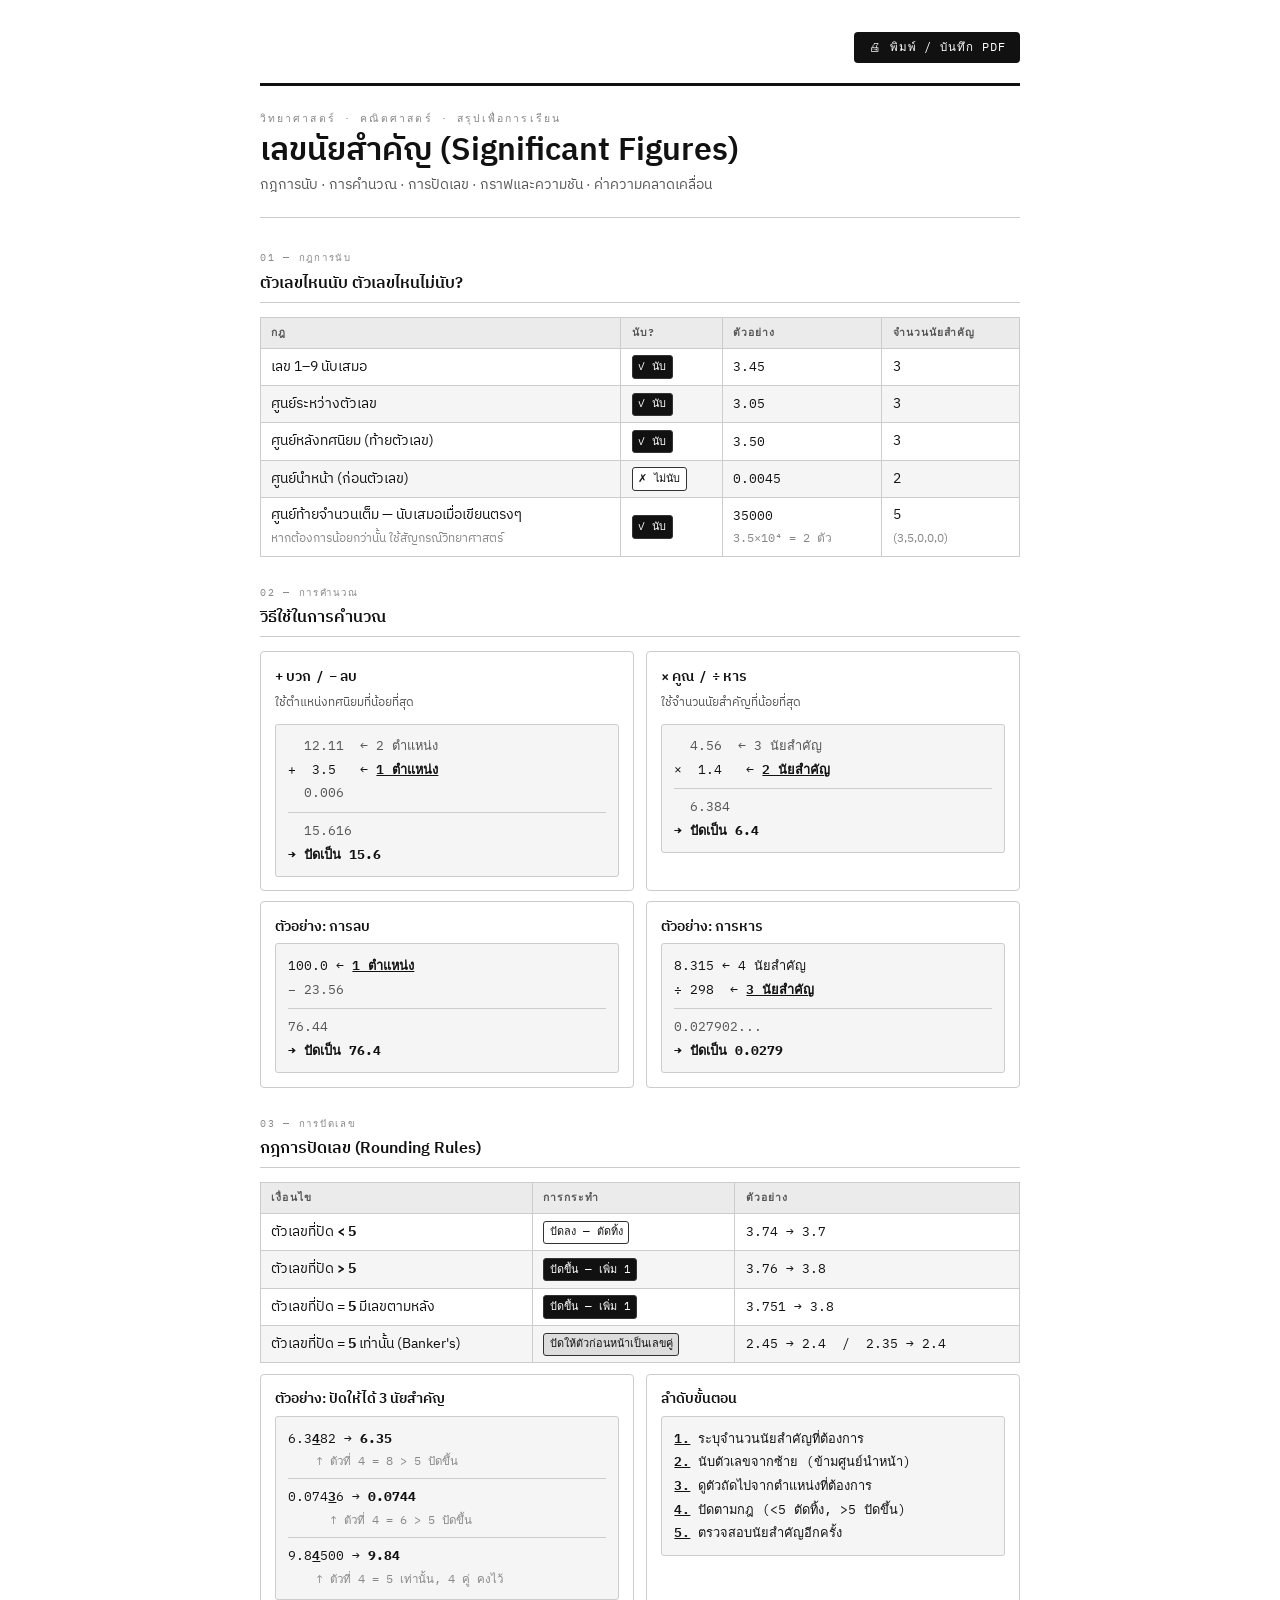
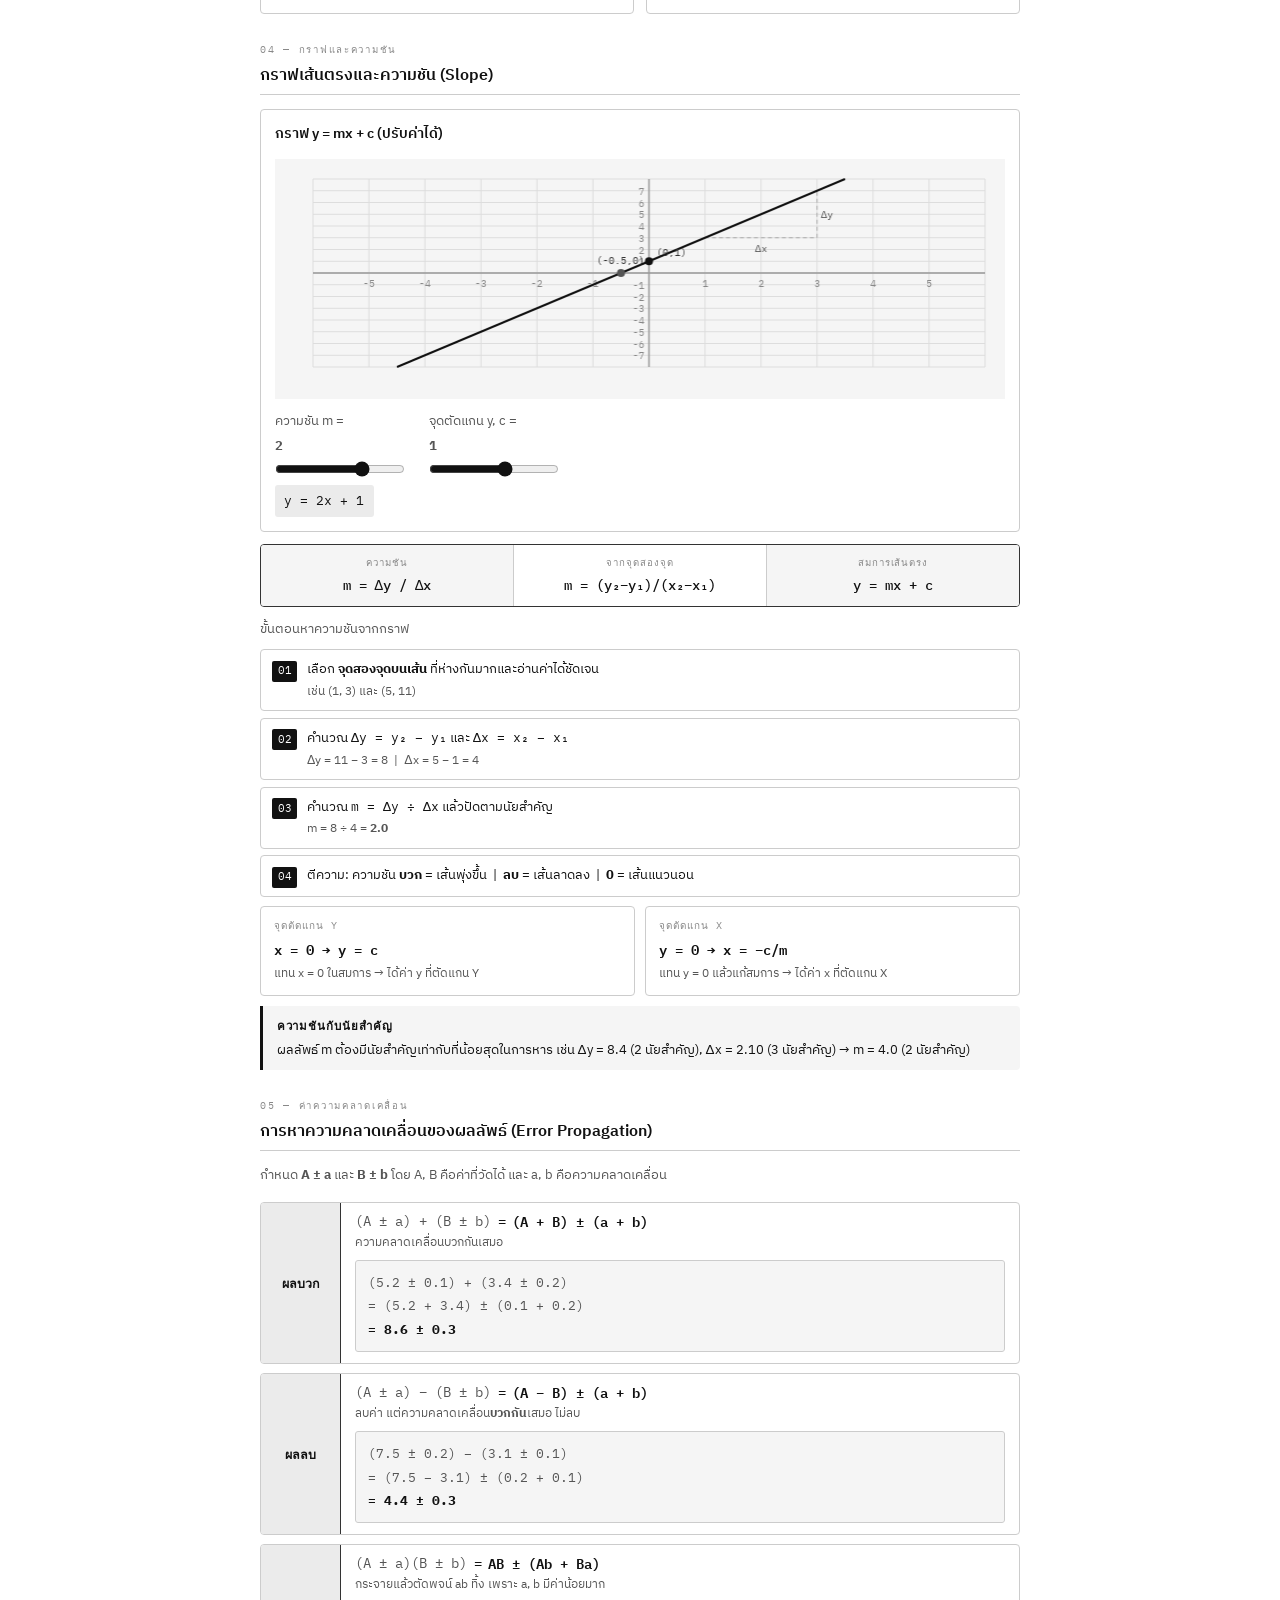
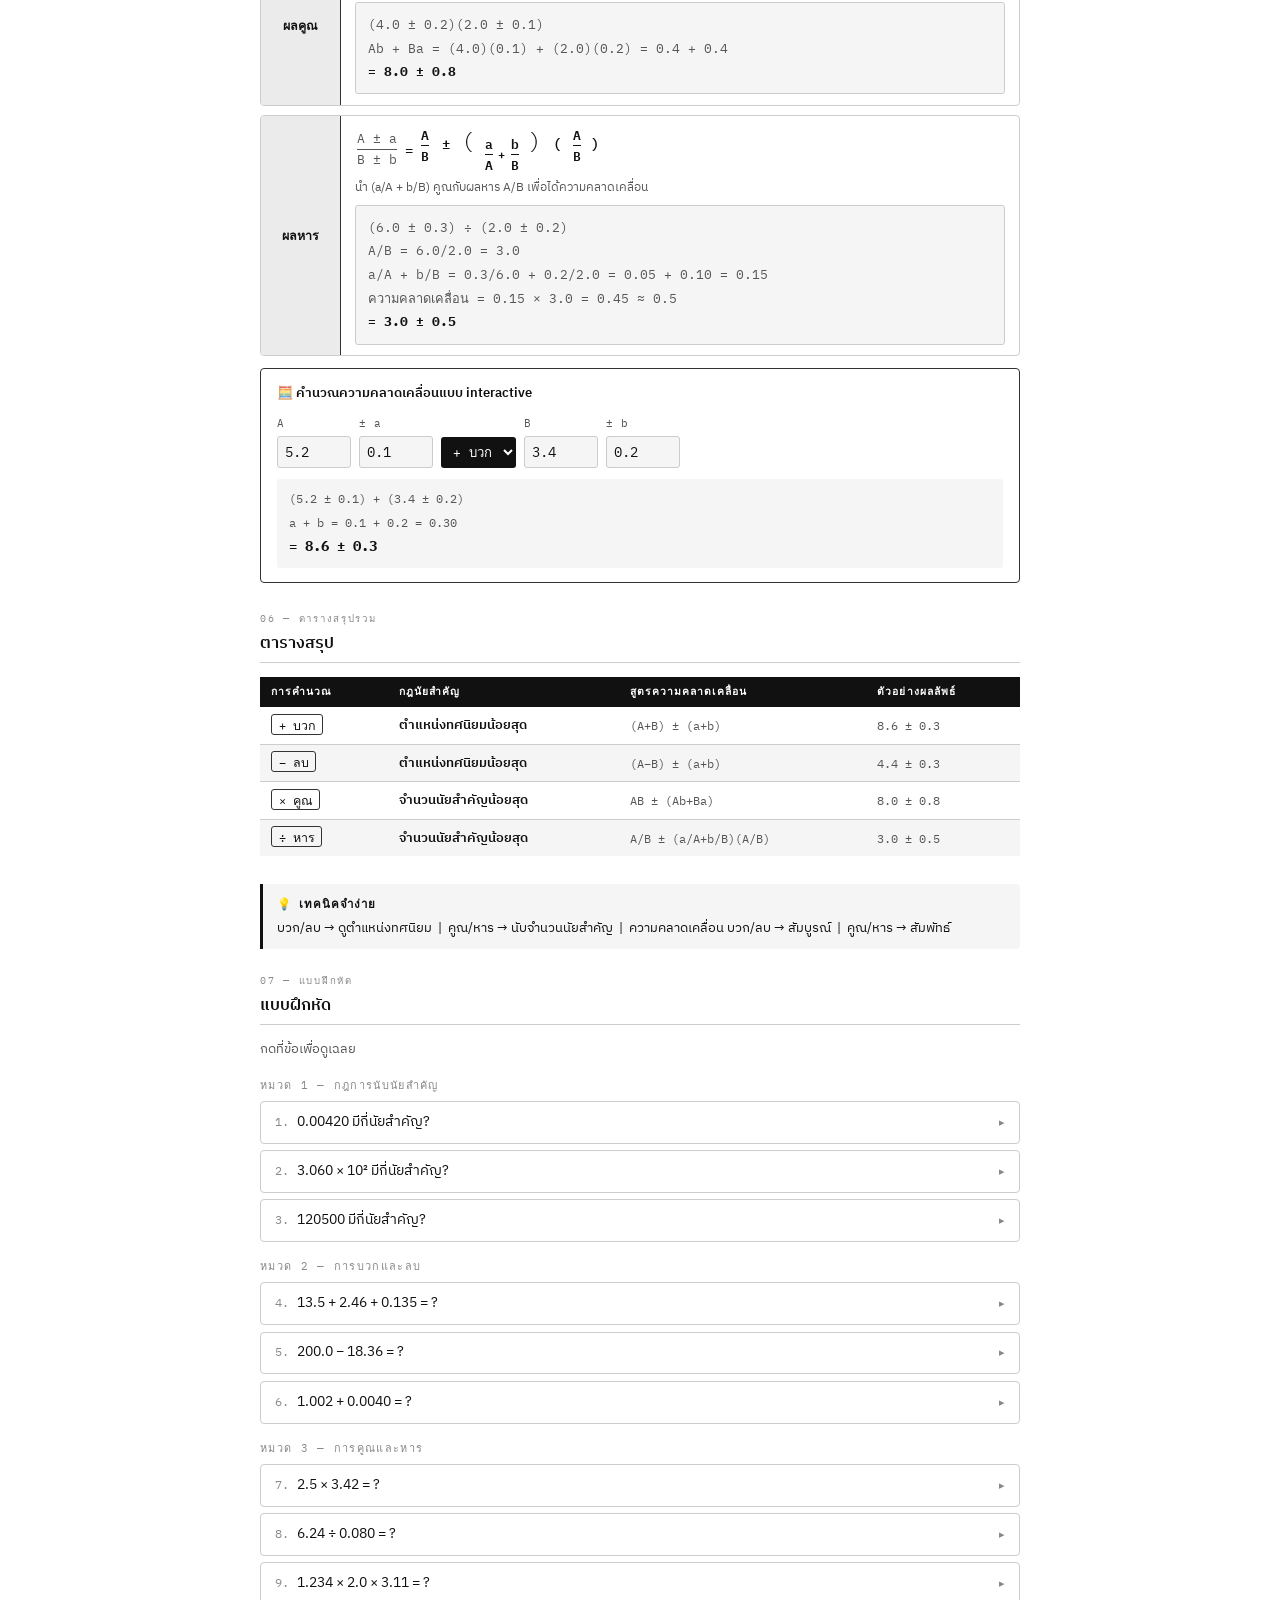
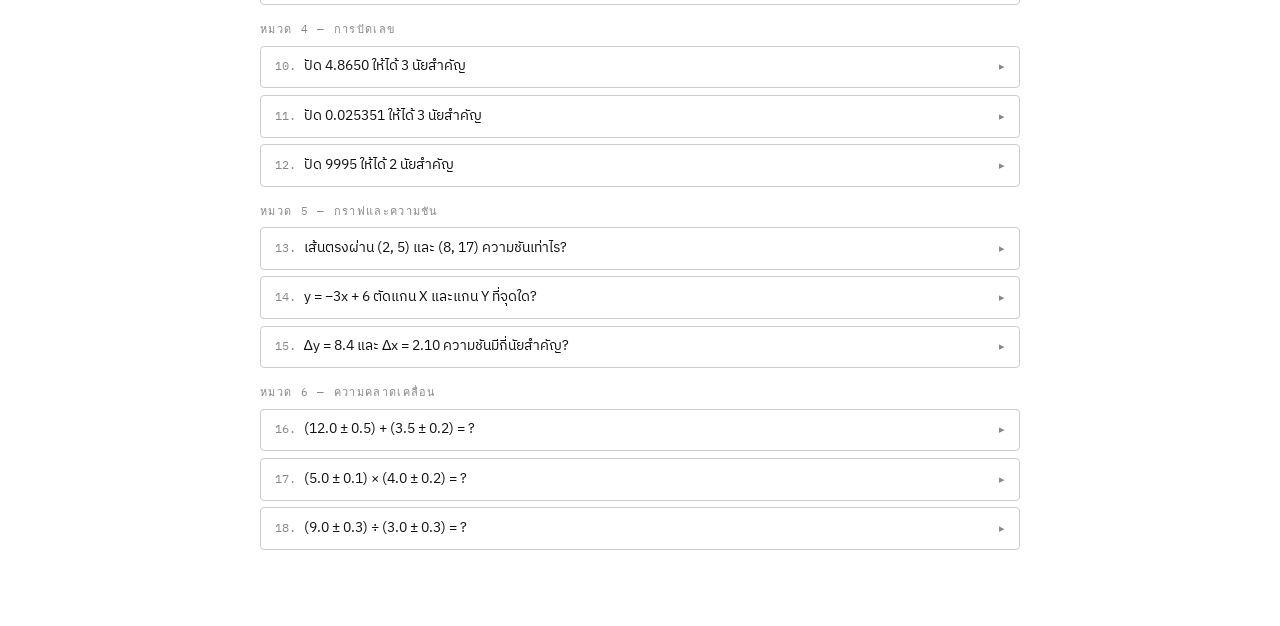
==== index.html @ e2ca5954 "Update greeting from 'Hello' to 'Goodbye'" ====
<!DOCTYPE html>
<html lang="th">
<head>
  <meta charset="UTF-8" />
  <meta name="viewport" content="width=device-width, initial-scale=1.0" />
  <title>เลขนัยสำคัญ — สรุปสำหรับพิมพ์</title>
  <link href="https://fonts.googleapis.com/css2?family=IBM+Plex+Sans+Thai:wght@300;400;500;600&family=IBM+Plex+Mono:wght@400;500&display=swap" rel="stylesheet" />
  <style>
    *, *::before, *::after { box-sizing: border-box; margin: 0; padding: 0; }

    :root {
      --bg: #ffffff;
      --surface: #f5f5f5;
      --surface2: #ebebeb;
      --border: #cccccc;
      --border-strong: #333333;
      --text: #111111;
      --muted: #555555;
      --light: #888888;
      --mono: 'IBM Plex Mono', monospace;
      --sans: 'IBM Plex Sans Thai', sans-serif;
    }

    body {
      background: var(--bg);
      color: var(--text);
      font-family: var(--sans);
      font-size: 14px;
      line-height: 1.65;
      padding: 2rem 1.5rem 3rem;
    }

    .container { max-width: 760px; margin: 0 auto; }

    /* Print button — screen only */
    .print-bar {
      display: flex;
      justify-content: flex-end;
      margin-bottom: 1.25rem;
    }
    .print-btn {
      font-family: var(--mono);
      font-size: 0.72rem;
      letter-spacing: 0.08em;
      background: var(--text);
      color: var(--bg);
      border: none;
      border-radius: 4px;
      padding: 0.4rem 0.9rem;
      cursor: pointer;
    }
    .print-btn:hover { background: #333; }

    /* Hero */
    .hero {
      border-top: 3px solid var(--text);
      border-bottom: 1px solid var(--border);
      padding: 1.5rem 0 1.25rem;
      margin-bottom: 2rem;
    }
    .hero-label {
      font-family: var(--mono);
      font-size: 0.65rem;
      letter-spacing: 0.2em;
      text-transform: uppercase;
      color: var(--light);
      margin-bottom: 0.4rem;
    }
    .hero h1 {
      font-size: 2rem;
      font-weight: 600;
      line-height: 1.1;
      margin-bottom: 0.35rem;
    }
    .hero p { color: var(--muted); font-size: 0.88rem; }

    /* Section */
    section {
      margin-bottom: 1.75rem;
      break-inside: avoid;
    }
    .section-tag {
      font-family: var(--mono);
      font-size: 0.6rem;
      letter-spacing: 0.18em;
      text-transform: uppercase;
      color: var(--light);
      margin-bottom: 0.3rem;
    }
    h2 {
      font-size: 1rem;
      font-weight: 600;
      border-bottom: 1px solid var(--border);
      padding-bottom: 0.3rem;
      margin-bottom: 0.85rem;
    }

    /* Rules table */
    .rules-table { width: 100%; border-collapse: collapse; font-size: 0.85rem; }
    .rules-table th {
      background: var(--surface2);
      text-align: left;
      padding: 0.4rem 0.65rem;
      font-family: var(--mono);
      font-size: 0.65rem;
      letter-spacing: 0.1em;
      text-transform: uppercase;
      color: var(--muted);
      border: 1px solid var(--border);
    }
    .rules-table td {
      padding: 0.4rem 0.65rem;
      border: 1px solid var(--border);
      vertical-align: middle;
    }
    .rules-table tr:nth-child(even) td { background: var(--surface); }
    .badge {
      font-family: var(--mono);
      font-size: 0.68rem;
      border: 1px solid var(--border-strong);
      border-radius: 3px;
      padding: 0.1rem 0.35rem;
      white-space: nowrap;
      display: inline-block;
    }
    .badge-yes { background: #111; color: #fff; }
    .badge-no  { background: #fff; color: #111; }
    .badge-q   { background: #ddd; color: #111; }
    .mono { font-family: var(--mono); font-size: 0.83rem; }

    /* 2-col grid */
    .two-col {
      display: grid;
      grid-template-columns: 1fr 1fr;
      gap: 0.75rem;
    }
    @media (max-width: 520px) { .two-col { grid-template-columns: 1fr; } }

    /* Calc card */
    .calc-card {
      border: 1px solid var(--border);
      border-radius: 4px;
      padding: 0.85rem 0.9rem;
      break-inside: avoid;
    }
    .calc-card h3 { font-size: 0.9rem; font-weight: 600; margin-bottom: 0.25rem; }
    .calc-card .sub { font-size: 0.78rem; color: var(--muted); margin-bottom: 0.6rem; }
    .calc-block {
      background: var(--surface);
      border: 1px solid var(--border);
      border-radius: 3px;
      padding: 0.6rem 0.75rem;
      font-family: var(--mono);
      font-size: 0.8rem;
      line-height: 1.85;
    }
    .calc-block .hl  { font-weight: 600; text-decoration: underline; }
    .calc-block .res { font-weight: 700; }
    .calc-block .dim { color: var(--muted); }
    .calc-block .note { color: var(--light); font-size: 0.72rem; }
    .hdivider { border: none; border-top: 1px solid var(--border); margin: 0.4rem 0; }

    /* Formula strip */
    .formula-strip {
      display: flex;
      gap: 0;
      border: 1px solid var(--border-strong);
      border-radius: 4px;
      overflow: hidden;
      margin: 0.75rem 0;
    }
    .f-cell {
      flex: 1;
      text-align: center;
      padding: 0.6rem 0.5rem;
      border-right: 1px solid var(--border);
    }
    .f-cell:last-child { border-right: none; }
    .f-cell:nth-child(odd) { background: var(--surface); }
    .f-cell .fl { font-family: var(--mono); font-size: 0.6rem; color: var(--light); letter-spacing: 0.1em; text-transform: uppercase; margin-bottom: 0.2rem; }
    .f-cell .fv { font-family: var(--mono); font-size: 0.88rem; font-weight: 500; }

    /* Steps */
    .steps { display: grid; gap: 0.4rem; }
    .step {
      display: flex;
      gap: 0.6rem;
      align-items: flex-start;
      border: 1px solid var(--border);
      border-radius: 4px;
      padding: 0.5rem 0.7rem;
      font-size: 0.84rem;
    }
    .step-n {
      font-family: var(--mono);
      font-size: 0.68rem;
      background: var(--text);
      color: var(--bg);
      border-radius: 2px;
      padding: 0.1rem 0.35rem;
      flex-shrink: 0;
      margin-top: 0.15rem;
    }
    .step-note { color: var(--muted); font-size: 0.78rem; margin-top: 0.1rem; }

    /* Error propagation table */
    .ep-table { border: 1px solid var(--border-strong); border-radius: 4px; overflow: hidden; margin-bottom: 0.5rem; }
    .ep-row { display: grid; grid-template-columns: 80px 1fr auto; align-items: stretch; border-bottom: 1px solid var(--border); }
    .ep-row:last-child { border-bottom: none; }
    .ep-row:nth-child(even) { background: var(--surface); }
    .ep-label {
      font-family: var(--mono); font-size: 0.78rem; font-weight: 600;
      text-align: center; padding: 0.7rem 0.4rem;
      border-right: 1px solid var(--border-strong); background: var(--surface2);
      display: flex; align-items: center; justify-content: center;
    }
    .ep-formula {
      font-family: var(--mono); font-size: 0.88rem;
      padding: 0.65rem 1rem; display: flex; align-items: center;
      gap: 0.45rem; flex-wrap: wrap; border-right: 1px solid var(--border);
    }
    .ep-lhs { color: var(--muted); }
    .ep-eq  { font-weight: 700; }
    .ep-rhs { font-weight: 600; }
    .frac { display: inline-flex; flex-direction: column; align-items: center; vertical-align: middle; font-size: 0.8rem; line-height: 1.25; margin: 0 0.1rem; }
    .fnum { border-bottom: 1px solid currentColor; padding-bottom: 2px; text-align: center; white-space: nowrap; }
    .fden { padding-top: 2px; text-align: center; white-space: nowrap; }
    .ep-paren { display: inline-flex; align-items: center; gap: 0.25rem; font-size: 0.78rem; }
    .ep-note { font-size: 0.74rem; color: var(--muted); padding: 0.65rem 0.75rem; max-width: 170px; line-height: 1.45; display: flex; align-items: center; }
    @media (max-width: 560px) { .ep-row { grid-template-columns: 64px 1fr; } .ep-note { display: none; } }
    @media print { .ep-note { display: flex !important; } }

    /* ep-block: per-operation subsection */
    .ep-block {
      display: grid;
      grid-template-columns: 80px 1fr;
      border: 1px solid var(--border);
      border-radius: 4px;
      margin-bottom: 0.6rem;
      overflow: hidden;
    }
    .ep-block-label {
      font-family: var(--mono);
      font-size: 0.78rem;
      font-weight: 600;
      background: var(--surface2);
      border-right: 1px solid var(--border-strong);
      display: flex;
      align-items: center;
      justify-content: center;
      text-align: center;
      padding: 0.5rem 0.35rem;
    }
    .ep-block-body {
      padding: 0.65rem 0.9rem;
    }
    .ep-block-formula {
      font-family: var(--mono);
      font-size: 0.9rem;
      display: flex;
      align-items: center;
      gap: 0.4rem;
      flex-wrap: wrap;
      margin-bottom: 0.25rem;
      line-height: 1;
    }
    .ep-frac-formula { align-items: center; }
    .ep-block-note {
      font-size: 0.76rem;
      color: var(--muted);
      margin-bottom: 0;
    }
    @media (max-width: 520px) { .ep-block { grid-template-columns: 56px 1fr; } }

    /* Summary table */
    .sum-table { width: 100%; border-collapse: collapse; font-size: 0.84rem; }
    .sum-table th {
      background: var(--text);
      color: var(--bg);
      text-align: left;
      padding: 0.4rem 0.7rem;
      font-family: var(--mono);
      font-size: 0.65rem;
      letter-spacing: 0.1em;
      text-transform: uppercase;
    }
    .sum-table td { padding: 0.45rem 0.7rem; border-bottom: 1px solid var(--border); }
    .sum-table tr:nth-child(even) td { background: var(--surface); }
    .sum-table tr:last-child td { border-bottom: none; }
    .op-tag {
      font-family: var(--mono);
      font-size: 0.78rem;
      border: 1px solid var(--border-strong);
      border-radius: 3px;
      padding: 0.1rem 0.4rem;
      white-space: nowrap;
    }
    .rule-val { font-weight: 600; }
    .eg { font-family: var(--mono); font-size: 0.78rem; color: var(--muted); }

    /* Tip box */
    .tip {
      border-left: 3px solid var(--text);
      background: var(--surface);
      padding: 0.6rem 0.85rem;
      font-size: 0.84rem;
      border-radius: 0 4px 4px 0;
    }
    .tip strong { font-size: 0.72rem; font-family: var(--mono); letter-spacing: 0.08em; text-transform: uppercase; display: block; margin-bottom: 0.25rem; }

    /* Graph */
    .graph-wrap {
      border: 1px solid var(--border);
      border-radius: 4px;
      padding: 0.85rem;
      margin-bottom: 0.75rem;
      break-inside: avoid;
    }
    .graph-wrap h3 { font-size: 0.9rem; font-weight: 600; margin-bottom: 0.75rem; }
    canvas { display: block; width: 100%; }
    .graph-controls {
      display: flex;
      gap: 1.5rem;
      margin-top: 0.75rem;
      flex-wrap: wrap;
      align-items: center;
    }
    .graph-controls label { font-size: 0.82rem; color: var(--muted); display: flex; flex-direction: column; gap: 0.2rem; }
    .graph-controls input[type=range] { accent-color: var(--text); width: 130px; cursor: pointer; }
    #eqDisplay {
      font-family: var(--mono);
      font-size: 0.82rem;
      margin-top: 0.5rem;
      padding: 0.35rem 0.6rem;
      background: var(--surface2);
      border-radius: 3px;
      display: inline-block;
    }

    /* Intercept grid */
    .int-grid { display: grid; grid-template-columns: 1fr 1fr; gap: 0.6rem; margin-top: 0.6rem; }
    @media (max-width: 480px) { .int-grid { grid-template-columns: 1fr; } }
    .int-card { border: 1px solid var(--border); border-radius: 4px; padding: 0.65rem 0.8rem; }
    .int-card .il { font-family: var(--mono); font-size: 0.62rem; color: var(--light); letter-spacing: 0.1em; text-transform: uppercase; margin-bottom: 0.2rem; }
    .int-card .iv { font-family: var(--mono); font-size: 0.9rem; font-weight: 600; margin-bottom: 0.15rem; }
    .int-card .id { font-size: 0.78rem; color: var(--muted); }

    /* Error section */
    .err-grid { display: grid; grid-template-columns: 1fr 1fr; gap: 0.75rem; }
    @media (max-width: 520px) { .err-grid { grid-template-columns: 1fr; } }
    .err-card { border: 1px solid var(--border); border-radius: 4px; padding: 0.85rem 0.9rem; break-inside: avoid; }
    .err-card .eo { font-size: 0.82rem; font-weight: 600; margin-bottom: 0.2rem; }
    .err-card .ef { font-family: var(--mono); font-size: 0.82rem; color: var(--muted); margin-bottom: 0.2rem; }
    .err-card .er { font-family: var(--mono); font-size: 1rem; font-weight: 700; border-bottom: 1px solid var(--border); padding-bottom: 0.35rem; margin-bottom: 0.35rem; }
    .err-card .en { font-size: 0.76rem; color: var(--muted); margin-bottom: 0.5rem; }
    .err-ex-block { background: var(--surface); border-radius: 3px; padding: 0.45rem 0.6rem; }
    .err-ex-label { font-family: var(--mono); font-size: 0.6rem; color: var(--light); letter-spacing: 0.1em; text-transform: uppercase; margin-bottom: 0.2rem; }
    .err-ex { font-family: var(--mono); font-size: 0.76rem; color: var(--muted); line-height: 1.7; }
    .err-ex-result { font-family: var(--mono); font-size: 0.85rem; font-weight: 700; }

    /* Interactive error calc */
    .err-calc {
      border: 1px solid var(--border-strong);
      border-radius: 4px;
      padding: 0.85rem 1rem;
      margin-top: 0.75rem;
      break-inside: avoid;
    }
    .err-calc-title { font-size: 0.82rem; font-weight: 600; margin-bottom: 0.7rem; }
    .err-inputs { display: flex; align-items: flex-end; gap: 0.5rem; flex-wrap: wrap; }
    .err-inputs .ig { display: flex; flex-direction: column; gap: 0.2rem; }
    .err-inputs label { font-family: var(--mono); font-size: 0.67rem; color: var(--muted); letter-spacing: 0.05em; }
    .err-inputs input {
      width: 74px;
      background: var(--surface);
      border: 1px solid var(--border);
      border-radius: 3px;
      color: var(--text);
      font-family: var(--mono);
      font-size: 0.85rem;
      padding: 0.35rem 0.45rem;
      outline: none;
    }
    .err-inputs input:focus { border-color: var(--text); }
    .err-inputs select {
      background: var(--text);
      color: var(--bg);
      border: none;
      border-radius: 3px;
      font-family: var(--mono);
      font-size: 0.82rem;
      padding: 0.35rem 0.5rem;
      cursor: pointer;
      outline: none;
      align-self: flex-end;
    }
    #errResult {
      margin-top: 0.7rem;
      font-family: var(--mono);
      font-size: 0.88rem;
      background: var(--surface);
      border-radius: 3px;
      padding: 0.55rem 0.75rem;
      min-height: 2.2rem;
      line-height: 1.7;
    }

    /* Print-only graph placeholder */
    .print-graph-placeholder {
      display: none;
      border: 1px solid var(--border);
      height: 220px;
      border-radius: 4px;
      align-items: center;
      justify-content: center;
      color: var(--light);
      font-size: 0.8rem;
      font-family: var(--mono);
      margin-bottom: 0.75rem;
    }

    /* Exercises */
    .ex-group-label {
      font-family: var(--mono);
      font-size: 0.68rem;
      letter-spacing: 0.12em;
      text-transform: uppercase;
      color: var(--light);
      margin: 1rem 0 0.4rem;
    }
    .ex-list { display: grid; gap: 0.4rem; margin-bottom: 0.25rem; }
    .ex-item {
      border: 1px solid var(--border);
      border-radius: 4px;
      cursor: pointer;
      overflow: hidden;
      transition: border-color 0.15s;
    }
    .ex-item:hover { border-color: var(--border-strong); }
    .ex-item.open { border-color: var(--border-strong); }
    .ex-q {
      padding: 0.55rem 0.85rem;
      font-size: 0.88rem;
      display: flex;
      gap: 0.5rem;
      align-items: baseline;
      user-select: none;
    }
    .ex-q::after { content: '▸'; margin-left: auto; font-size: 0.7rem; color: var(--light); transition: transform 0.15s; flex-shrink: 0; }
    .ex-item.open .ex-q::after { transform: rotate(90deg); }
    .ex-num { font-family: var(--mono); font-size: 0.75rem; color: var(--light); flex-shrink: 0; }
    .ex-ans {
      display: none;
      padding: 0.5rem 0.85rem 0.6rem 2rem;
      font-size: 0.84rem;
      background: var(--surface);
      border-top: 1px solid var(--border);
      line-height: 1.6;
    }
    .ex-item.open .ex-ans { display: block; }
    @media print { .ex-ans { display: block !important; } .ex-q::after { display: none; } }

    /* ─── PRINT STYLES ─── */
    @media print {
      @page { size: A4; margin: 15mm 15mm 18mm; }

      body { padding: 0; font-size: 11px; }
      .print-bar, .graph-controls, #eqDisplay, .err-calc { display: none !important; }
      .print-graph-placeholder { display: flex !important; }
      canvas { display: none !important; }

      section { break-inside: avoid; margin-bottom: 1.2rem; }
      .two-col, .err-grid { break-inside: avoid; }
      .calc-card, .err-card, .int-card, .step { break-inside: avoid; }

      h2 { font-size: 0.9rem; }
      .hero h1 { font-size: 1.5rem; }
      .hero { padding: 1rem 0 0.85rem; margin-bottom: 1.25rem; }
      .sum-table th { background: #222 !important; -webkit-print-color-adjust: exact; print-color-adjust: exact; }
      .badge-yes { background: #111 !important; color: #fff !important; -webkit-print-color-adjust: exact; print-color-adjust: exact; }
      .step-n { background: #111 !important; color: #fff !important; -webkit-print-color-adjust: exact; print-color-adjust: exact; }
    }
  </style>
</head>
<body>
<div class="container">

  <div class="print-bar">
    <button class="print-btn" onclick="window.print()">🖨 พิมพ์ / บันทึก PDF</button>
  </div>

  <!-- Hero -->
  <div class="hero">
    <div class="hero-label">วิทยาศาสตร์ · คณิตศาสตร์ · สรุปเพื่อการเรียน</div>
    <h1>เลขนัยสำคัญ (Significant Figures)</h1>
    <p>กฎการนับ · การคำนวณ · การปัดเลข · กราฟและความชัน · ค่าความคลาดเคลื่อน</p>
  </div>

  <!-- 01 กฎการนับ -->
  <section>
    <div class="section-tag">01 — กฎการนับ</div>
    <h2>ตัวเลขไหนนับ ตัวเลขไหนไม่นับ?</h2>
    <table class="rules-table">
      <thead>
        <tr>
          <th>กฎ</th>
          <th>นับ?</th>
          <th>ตัวอย่าง</th>
          <th>จำนวนนัยสำคัญ</th>
        </tr>
      </thead>
      <tbody>
        <tr>
          <td>เลข 1–9 นับเสมอ</td>
          <td><span class="badge badge-yes">✓ นับ</span></td>
          <td class="mono">3.45</td>
          <td>3</td>
        </tr>
        <tr>
          <td>ศูนย์ระหว่างตัวเลข</td>
          <td><span class="badge badge-yes">✓ นับ</span></td>
          <td class="mono">3.05</td>
          <td>3</td>
        </tr>
        <tr>
          <td>ศูนย์หลังทศนิยม (ท้ายตัวเลข)</td>
          <td><span class="badge badge-yes">✓ นับ</span></td>
          <td class="mono">3.50</td>
          <td>3</td>
        </tr>
        <tr>
          <td>ศูนย์นำหน้า (ก่อนตัวเลข)</td>
          <td><span class="badge badge-no">✗ ไม่นับ</span></td>
          <td class="mono">0.0045</td>
          <td>2</td>
        </tr>
        <tr>
          <td>ศูนย์ท้ายจำนวนเต็ม — นับเสมอเมื่อเขียนตรงๆ<br><span style="font-size:0.75rem;color:#888;">หากต้องการน้อยกว่านั้น ใช้สัญกรณ์วิทยาศาสตร์</span></td>
          <td><span class="badge badge-yes">✓ นับ</span></td>
          <td class="mono">35000<br><span style="font-size:0.75rem;color:#888;">3.5×10⁴ = 2 ตัว</span></td>
          <td>5<br><span style="font-size:0.75rem;color:#888;">(3,5,0,0,0)</span></td>
        </tr>
      </tbody>
    </table>
  </section>

  <!-- 02 การคำนวณ -->
  <section>
    <div class="section-tag">02 — การคำนวณ</div>
    <h2>วิธีใช้ในการคำนวณ</h2>
    <div class="two-col">
      <div class="calc-card">
        <h3>+ บวก &nbsp;/ &nbsp;− ลบ</h3>
        <div class="sub">ใช้ตำแหน่งทศนิยมที่น้อยที่สุด</div>
        <div class="calc-block">
          <div class="dim">&nbsp; 12.11 &nbsp;← 2 ตำแหน่ง</div>
          <div>+ &nbsp;3.5 &nbsp;&nbsp;← <span class="hl">1 ตำแหน่ง</span></div>
          <div class="dim">&nbsp;&nbsp;0.006</div>
          <div class="hdivider"></div>
          <div class="dim">&nbsp; 15.616</div>
          <div class="res">→ ปัดเป็น 15.6</div>
        </div>
      </div>
      <div class="calc-card">
        <h3>× คูณ &nbsp;/ &nbsp;÷ หาร</h3>
        <div class="sub">ใช้จำนวนนัยสำคัญที่น้อยที่สุด</div>
        <div class="calc-block">
          <div class="dim">&nbsp; 4.56 &nbsp;← 3 นัยสำคัญ</div>
          <div>× &nbsp;1.4 &nbsp;&nbsp;← <span class="hl">2 นัยสำคัญ</span></div>
          <div class="hdivider"></div>
          <div class="dim">&nbsp; 6.384</div>
          <div class="res">→ ปัดเป็น 6.4</div>
        </div>
      </div>
    </div>
    <div class="two-col" style="margin-top:0.6rem;">
      <div class="calc-card">
        <h3>ตัวอย่าง: การลบ</h3>
        <div class="calc-block">
          <div>100.0 ← <span class="hl">1 ตำแหน่ง</span></div>
          <div class="dim">− 23.56</div>
          <div class="hdivider"></div>
          <div class="dim">76.44</div>
          <div class="res">→ ปัดเป็น 76.4</div>
        </div>
      </div>
      <div class="calc-card">
        <h3>ตัวอย่าง: การหาร</h3>
        <div class="calc-block">
          <div>8.315 ← 4 นัยสำคัญ</div>
          <div>÷ 298 &nbsp;← <span class="hl">3 นัยสำคัญ</span></div>
          <div class="hdivider"></div>
          <div class="dim">0.027902...</div>
          <div class="res">→ ปัดเป็น 0.0279</div>
        </div>
      </div>
    </div>
  </section>

  <!-- 03 การปัดเลข -->
  <section>
    <div class="section-tag">03 — การปัดเลข</div>
    <h2>กฎการปัดเลข (Rounding Rules)</h2>
    <table class="rules-table">
      <thead>
        <tr><th>เงื่อนไข</th><th>การกระทำ</th><th>ตัวอย่าง</th></tr>
      </thead>
      <tbody>
        <tr>
          <td>ตัวเลขที่ปัด <strong>&lt; 5</strong></td>
          <td><span class="badge badge-no">ปัดลง — ตัดทิ้ง</span></td>
          <td class="mono">3.74 → 3.7</td>
        </tr>
        <tr>
          <td>ตัวเลขที่ปัด <strong>&gt; 5</strong></td>
          <td><span class="badge badge-yes">ปัดขึ้น — เพิ่ม 1</span></td>
          <td class="mono">3.76 → 3.8</td>
        </tr>
        <tr>
          <td>ตัวเลขที่ปัด <strong>= 5</strong> มีเลขตามหลัง</td>
          <td><span class="badge badge-yes">ปัดขึ้น — เพิ่ม 1</span></td>
          <td class="mono">3.751 → 3.8</td>
        </tr>
        <tr>
          <td>ตัวเลขที่ปัด <strong>= 5</strong> เท่านั้น (Banker's)</td>
          <td><span class="badge badge-q">ปัดให้ตัวก่อนหน้าเป็นเลขคู่</span></td>
          <td class="mono">2.45 → 2.4 &nbsp;/&nbsp; 2.35 → 2.4</td>
        </tr>
      </tbody>
    </table>

    <div class="two-col" style="margin-top:0.65rem;">
      <div class="calc-card">
        <h3>ตัวอย่าง: ปัดให้ได้ 3 นัยสำคัญ</h3>
        <div class="calc-block">
          <div>6.3<span class="hl">4</span>82 → <span class="res">6.35</span></div>
          <div class="note">&nbsp;&nbsp;&nbsp; ↑ ตัวที่ 4 = 8 &gt; 5 ปัดขึ้น</div>
          <div class="hdivider"></div>
          <div>0.074<span class="hl">3</span>6 → <span class="res">0.0744</span></div>
          <div class="note">&nbsp;&nbsp;&nbsp;&nbsp;&nbsp; ↑ ตัวที่ 4 = 6 &gt; 5 ปัดขึ้น</div>
          <div class="hdivider"></div>
          <div>9.8<span class="hl">4</span>500 → <span class="res">9.84</span></div>
          <div class="note">&nbsp;&nbsp;&nbsp; ↑ ตัวที่ 4 = 5 เท่านั้น, 4 คู่ คงไว้</div>
        </div>
      </div>
      <div class="calc-card">
        <h3>ลำดับขั้นตอน</h3>
        <div class="calc-block">
          <div><span class="hl">1.</span> ระบุจำนวนนัยสำคัญที่ต้องการ</div>
          <div><span class="hl">2.</span> นับตัวเลขจากซ้าย (ข้ามศูนย์นำหน้า)</div>
          <div><span class="hl">3.</span> ดูตัวถัดไปจากตำแหน่งที่ต้องการ</div>
          <div><span class="hl">4.</span> ปัดตามกฎ (&lt;5 ตัดทิ้ง, &gt;5 ปัดขึ้น)</div>
          <div><span class="hl">5.</span> ตรวจสอบนัยสำคัญอีกครั้ง</div>
        </div>
      </div>
    </div>
  </section>

  <!-- 04 กราฟและความชัน -->
  <section>
    <div class="section-tag">04 — กราฟและความชัน</div>
    <h2>กราฟเส้นตรงและความชัน (Slope)</h2>

    <div class="graph-wrap">
      <h3>กราฟ y = mx + c (ปรับค่าได้)</h3>
      <!-- screen: canvas / print: placeholder -->
      <div class="print-graph-placeholder">[ กราฟ y = mx + c — ดูได้ในเวอร์ชันออนไลน์ ]</div>
      <canvas id="lineChart" height="240"></canvas>
      <div class="graph-controls">
        <label>ความชัน m = <strong id="mVal">2</strong>
          <input type="range" id="slopeRange" min="-5" max="5" step="0.5" value="2">
        </label>
        <label>จุดตัดแกน y, c = <strong id="cVal">1</strong>
          <input type="range" id="interceptRange" min="-5" max="5" step="0.5" value="1">
        </label>
      </div>
      <div id="eqDisplay"></div>
    </div>

    <div class="formula-strip">
      <div class="f-cell">
        <div class="fl">ความชัน</div>
        <div class="fv">m = Δy / Δx</div>
      </div>
      <div class="f-cell">
        <div class="fl">จากจุดสองจุด</div>
        <div class="fv">m = (y₂−y₁)/(x₂−x₁)</div>
      </div>
      <div class="f-cell">
        <div class="fl">สมการเส้นตรง</div>
        <div class="fv">y = mx + c</div>
      </div>
    </div>

    <p style="font-size:0.82rem;color:var(--muted);margin-bottom:0.5rem;">ขั้นตอนหาความชันจากกราฟ</p>
    <div class="steps">
      <div class="step">
        <span class="step-n">01</span>
        <div>เลือก <strong>จุดสองจุดบนเส้น</strong> ที่ห่างกันมากและอ่านค่าได้ชัดเจน
          <div class="step-note">เช่น (1, 3) และ (5, 11)</div>
        </div>
      </div>
      <div class="step">
        <span class="step-n">02</span>
        <div>คำนวณ <span class="mono">Δy = y₂ − y₁</span> และ <span class="mono">Δx = x₂ − x₁</span>
          <div class="step-note">Δy = 11 − 3 = 8 &nbsp;|&nbsp; Δx = 5 − 1 = 4</div>
        </div>
      </div>
      <div class="step">
        <span class="step-n">03</span>
        <div>คำนวณ <span class="mono">m = Δy ÷ Δx</span> แล้วปัดตามนัยสำคัญ
          <div class="step-note">m = 8 ÷ 4 = <strong>2.0</strong></div>
        </div>
      </div>
      <div class="step">
        <span class="step-n">04</span>
        <div>ตีความ: ความชัน <strong>บวก</strong> = เส้นพุ่งขึ้น &nbsp;|&nbsp; <strong>ลบ</strong> = เส้นลาดลง &nbsp;|&nbsp; <strong>0</strong> = เส้นแนวนอน</div>
      </div>
    </div>

    <div class="int-grid">
      <div class="int-card">
        <div class="il">จุดตัดแกน Y</div>
        <div class="iv">x = 0 → y = c</div>
        <div class="id">แทน x = 0 ในสมการ → ได้ค่า y ที่ตัดแกน Y</div>
      </div>
      <div class="int-card">
        <div class="il">จุดตัดแกน X</div>
        <div class="iv">y = 0 → x = −c/m</div>
        <div class="id">แทน y = 0 แล้วแก้สมการ → ได้ค่า x ที่ตัดแกน X</div>
      </div>
    </div>

    <div class="tip" style="margin-top:0.65rem;">
      <strong>ความชันกับนัยสำคัญ</strong>
      ผลลัพธ์ m ต้องมีนัยสำคัญเท่ากับที่น้อยสุดในการหาร เช่น Δy = 8.4 (2 นัยสำคัญ), Δx = 2.10 (3 นัยสำคัญ) → m = 4.0 (2 นัยสำคัญ)
    </div>
  </section>

  <!-- 05 ค่าความคลาดเคลื่อน -->
  <section>
    <div class="section-tag">05 — ค่าความคลาดเคลื่อน</div>
    <h2>การหาความคลาดเคลื่อนของผลลัพธ์ (Error Propagation)</h2>
    <p style="font-size:0.82rem;color:var(--muted);margin-bottom:1rem;">กำหนด <strong>A ± a</strong> และ <strong>B ± b</strong> โดย A, B คือค่าที่วัดได้ และ a, b คือความคลาดเคลื่อน</p>

    <!-- ผลบวก -->
    <div class="ep-block">
      <div class="ep-block-label">ผลบวก</div>
      <div class="ep-block-body">
        <div class="ep-block-formula">
          <span class="ep-lhs">(A ± a) + (B ± b)</span>
          <span class="ep-eq">=</span>
          <span class="ep-rhs">(A + B) ± (a + b)</span>
        </div>
        <div class="ep-block-note">ความคลาดเคลื่อนบวกกันเสมอ</div>
        <div class="calc-block" style="margin-top:0.5rem;">
          <div class="dim">(5.2 ± 0.1) + (3.4 ± 0.2)</div>
          <div class="dim">= (5.2 + 3.4) ± (0.1 + 0.2)</div>
          <div class="res">= 8.6 ± 0.3</div>
        </div>
      </div>
    </div>

    <!-- ผลลบ -->
    <div class="ep-block">
      <div class="ep-block-label">ผลลบ</div>
      <div class="ep-block-body">
        <div class="ep-block-formula">
          <span class="ep-lhs">(A ± a) − (B ± b)</span>
          <span class="ep-eq">=</span>
          <span class="ep-rhs">(A − B) ± (a + b)</span>
        </div>
        <div class="ep-block-note">ลบค่า แต่ความคลาดเคลื่อน<strong>บวกกัน</strong>เสมอ ไม่ลบ</div>
        <div class="calc-block" style="margin-top:0.5rem;">
          <div class="dim">(7.5 ± 0.2) − (3.1 ± 0.1)</div>
          <div class="dim">= (7.5 − 3.1) ± (0.2 + 0.1)</div>
          <div class="res">= 4.4 ± 0.3</div>
        </div>
      </div>
    </div>

    <!-- ผลคูณ -->
    <div class="ep-block">
      <div class="ep-block-label">ผลคูณ</div>
      <div class="ep-block-body">
        <div class="ep-block-formula">
          <span class="ep-lhs">(A ± a)(B ± b)</span>
          <span class="ep-eq">=</span>
          <span class="ep-rhs">AB ± (Ab + Ba)</span>
        </div>
        <div class="ep-block-note">กระจายแล้วตัดพจน์ ab ทิ้ง เพราะ a, b มีค่าน้อยมาก</div>
        <div class="calc-block" style="margin-top:0.5rem;">
          <div class="dim">(4.0 ± 0.2)(2.0 ± 0.1)</div>
          <div class="dim">Ab + Ba = (4.0)(0.1) + (2.0)(0.2) = 0.4 + 0.4</div>
          <div class="res">= 8.0 ± 0.8</div>
        </div>
      </div>
    </div>

    <!-- ผลหาร -->
    <div class="ep-block">
      <div class="ep-block-label">ผลหาร</div>
      <div class="ep-block-body">
        <div class="ep-block-formula ep-frac-formula">
          <span class="ep-lhs">
            <span class="frac"><span class="fnum">A ± a</span><span class="fden">B ± b</span></span>
          </span>
          <span class="ep-eq">=</span>
          <span class="ep-rhs">
            <span class="frac"><span class="fnum">A</span><span class="fden">B</span></span>
            <span style="margin:0 0.2rem;">±</span>
            <span style="font-size:1.6em;line-height:1;font-weight:300;">(</span>
            <span class="ep-paren">
              <span class="frac"><span class="fnum">a</span><span class="fden">A</span></span>
              <span>+</span>
              <span class="frac"><span class="fnum">b</span><span class="fden">B</span></span>
            </span>
            <span style="font-size:1.6em;line-height:1;font-weight:300;">)</span>
            <span style="margin:0 0.15rem;">(</span>
            <span class="frac"><span class="fnum">A</span><span class="fden">B</span></span>
            <span style="margin:0 0.05rem;">)</span>
          </span>
        </div>
        <div class="ep-block-note">นำ (a/A + b/B) คูณกับผลหาร A/B เพื่อได้ความคลาดเคลื่อน</div>
        <div class="calc-block" style="margin-top:0.5rem;">
          <div class="dim">(6.0 ± 0.3) ÷ (2.0 ± 0.2)</div>
          <div class="dim">A/B = 6.0/2.0 = 3.0</div>
          <div class="dim">a/A + b/B = 0.3/6.0 + 0.2/2.0 = 0.05 + 0.10 = 0.15</div>
          <div class="dim">ความคลาดเคลื่อน = 0.15 × 3.0 = 0.45 ≈ 0.5</div>
          <div class="res">= 3.0 ± 0.5</div>
        </div>
      </div>
    </div>

    <!-- Interactive calculator -->
    <div class="err-calc">
      <div class="err-calc-title">🧮 คำนวณความคลาดเคลื่อนแบบ interactive</div>
      <div class="err-inputs">
        <div class="ig"><label>A</label><input type="number" id="x0" value="5.2" step="0.1"></div>
        <div class="ig"><label>± a</label><input type="number" id="dx" value="0.1" step="0.01" min="0"></div>
        <select id="opSelect">
          <option value="add">+ บวก</option>
          <option value="sub">− ลบ</option>
          <option value="mul">× คูณ</option>
          <option value="div">÷ หาร</option>
        </select>
        <div class="ig"><label>B</label><input type="number" id="y0" value="3.4" step="0.1"></div>
        <div class="ig"><label>± b</label><input type="number" id="dy" value="0.2" step="0.01" min="0"></div>
      </div>
      <div id="errResult"></div>
    </div>
  </section>

  <!-- 06 ตารางสรุป -->
  <section>
    <div class="section-tag">06 — ตารางสรุปรวม</div>
    <h2>ตารางสรุป</h2>
    <table class="sum-table">
      <thead>
        <tr>
          <th>การคำนวณ</th>
          <th>กฎนัยสำคัญ</th>
          <th>สูตรความคลาดเคลื่อน</th>
          <th>ตัวอย่างผลลัพธ์</th>
        </tr>
      </thead>
      <tbody>
        <tr>
          <td><span class="op-tag">+ บวก</span></td>
          <td class="rule-val">ตำแหน่งทศนิยมน้อยสุด</td>
          <td class="eg">(A+B) ± (a+b)</td>
          <td class="eg">8.6 ± 0.3</td>
        </tr>
        <tr>
          <td><span class="op-tag">− ลบ</span></td>
          <td class="rule-val">ตำแหน่งทศนิยมน้อยสุด</td>
          <td class="eg">(A−B) ± (a+b)</td>
          <td class="eg">4.4 ± 0.3</td>
        </tr>
        <tr>
          <td><span class="op-tag">× คูณ</span></td>
          <td class="rule-val">จำนวนนัยสำคัญน้อยสุด</td>
          <td class="eg">AB ± (Ab+Ba)</td>
          <td class="eg">8.0 ± 0.8</td>
        </tr>
        <tr>
          <td><span class="op-tag">÷ หาร</span></td>
          <td class="rule-val">จำนวนนัยสำคัญน้อยสุด</td>
          <td class="eg">A/B ± (a/A+b/B)(A/B)</td>
          <td class="eg">3.0 ± 0.5</td>
        </tr>
      </tbody>
    </table>
  </section>

  <!-- Tip -->
  <div class="tip">
    <strong>💡 เทคนิคจำง่าย</strong>
    บวก/ลบ → ดูตำแหน่งทศนิยม &nbsp;|&nbsp; คูณ/หาร → นับจำนวนนัยสำคัญ &nbsp;|&nbsp; ความคลาดเคลื่อน บวก/ลบ → สัมบูรณ์ &nbsp;|&nbsp; คูณ/หาร → สัมพัทธ์
  </div>

  <!-- 07 แบบฝึกหัด -->
  <section style="margin-top:1.5rem;">
    <div class="section-tag">07 — แบบฝึกหัด</div>
    <h2>แบบฝึกหัด</h2>
    <p style="font-size:0.82rem;color:var(--muted);margin-bottom:1rem;">กดที่ข้อเพื่อดูเฉลย</p>

    <!-- หมวด 1: กฎการนับ -->
    <p class="ex-group-label">หมวด 1 — กฎการนับนัยสำคัญ</p>
    <div class="ex-list">
      <div class="ex-item" onclick="toggleAns(this)">
        <div class="ex-q"><span class="ex-num">1.</span> 0.00420 มีกี่นัยสำคัญ?</div>
        <div class="ex-ans">3 นัยสำคัญ — ตัวเลขที่นับคือ 4, 2, 0 (ศูนย์นำหน้าไม่นับ แต่ศูนย์ท้ายทศนิยมนับ)</div>
      </div>
      <div class="ex-item" onclick="toggleAns(this)">
        <div class="ex-q"><span class="ex-num">2.</span> 3.060 × 10² มีกี่นัยสำคัญ?</div>
        <div class="ex-ans">4 นัยสำคัญ — 3, 0, 6, 0 (ศูนย์ระหว่างตัวเลขนับ และศูนย์ท้ายทศนิยมนับ)</div>
      </div>
      <div class="ex-item" onclick="toggleAns(this)">
        <div class="ex-q"><span class="ex-num">3.</span> 120500 มีกี่นัยสำคัญ?</div>
        <div class="ex-ans">6 นัยสำคัญ — 1, 2, 0, 5, 0, 0 ทุกตัวนับเมื่อเขียนเป็นจำนวนเต็มโดยตรง (ถ้าต้องการน้อยกว่านี้ต้องใช้สัญกรณ์วิทยาศาสตร์)</div>
      </div>
    </div>

    <!-- หมวด 2: บวก/ลบ -->
    <p class="ex-group-label">หมวด 2 — การบวกและลบ</p>
    <div class="ex-list">
      <div class="ex-item" onclick="toggleAns(this)">
        <div class="ex-q"><span class="ex-num">4.</span> 13.5 + 2.46 + 0.135 = ?</div>
        <div class="ex-ans">16.1 — ผลรวมดิบ = 16.095 แต่ 13.5 มีทศนิยมน้อยสุด (1 ตำแหน่ง) จึงปัดเป็น 16.1</div>
      </div>
      <div class="ex-item" onclick="toggleAns(this)">
        <div class="ex-q"><span class="ex-num">5.</span> 200.0 − 18.36 = ?</div>
        <div class="ex-ans">181.6 — ผลลบดิบ = 181.64 แต่ 200.0 มีทศนิยม 1 ตำแหน่ง จึงปัดเป็น 181.6</div>
      </div>
      <div class="ex-item" onclick="toggleAns(this)">
        <div class="ex-q"><span class="ex-num">6.</span> 1.002 + 0.0040 = ?</div>
        <div class="ex-ans">1.006 — ผลรวมดิบ = 1.0060 แต่ 1.002 มีทศนิยม 3 ตำแหน่ง (น้อยสุด) จึงปัดเป็น 1.006</div>
      </div>
    </div>

    <!-- หมวด 3: คูณ/หาร -->
    <p class="ex-group-label">หมวด 3 — การคูณและหาร</p>
    <div class="ex-list">
      <div class="ex-item" onclick="toggleAns(this)">
        <div class="ex-q"><span class="ex-num">7.</span> 2.5 × 3.42 = ?</div>
        <div class="ex-ans">8.6 — ผลคูณดิบ = 8.55 แต่ 2.5 มีนัยสำคัญน้อยสุด (2 ตัว) จึงปัดเป็น 8.6</div>
      </div>
      <div class="ex-item" onclick="toggleAns(this)">
        <div class="ex-q"><span class="ex-num">8.</span> 6.24 ÷ 0.080 = ?</div>
        <div class="ex-ans">78 — ผลหารดิบ = 78.0 แต่ 0.080 มีนัยสำคัญน้อยสุด (2 ตัว) จึงปัดเป็น 78</div>
      </div>
      <div class="ex-item" onclick="toggleAns(this)">
        <div class="ex-q"><span class="ex-num">9.</span> 1.234 × 2.0 × 3.11 = ?</div>
        <div class="ex-ans">7.7 — ผลคูณดิบ = 7.678... แต่ 2.0 มีนัยสำคัญน้อยสุด (2 ตัว) จึงปัดเป็น 7.7</div>
      </div>
    </div>

    <!-- หมวด 4: การปัดเลข -->
    <p class="ex-group-label">หมวด 4 — การปัดเลข</p>
    <div class="ex-list">
      <div class="ex-item" onclick="toggleAns(this)">
        <div class="ex-q"><span class="ex-num">10.</span> ปัด 4.8650 ให้ได้ 3 นัยสำคัญ</div>
        <div class="ex-ans">4.86 — ดูตัวที่ 4 = 5 เท่านั้น ตัวก่อนหน้า (6) เป็นเลขคู่ → คงไว้ (Banker's rounding)</div>
      </div>
      <div class="ex-item" onclick="toggleAns(this)">
        <div class="ex-q"><span class="ex-num">11.</span> ปัด 0.025351 ให้ได้ 3 นัยสำคัญ</div>
        <div class="ex-ans">0.0254 — นัยสำคัญ 3 ตัวคือ 2, 5, 3 แล้วดูตัวถัดไป = 5 และมีเลข 1 ตามหลัง → ปัดขึ้น ได้ 0.0254</div>
      </div>
      <div class="ex-item" onclick="toggleAns(this)">
        <div class="ex-q"><span class="ex-num">12.</span> ปัด 9995 ให้ได้ 2 นัยสำคัญ</div>
        <div class="ex-ans">10000 (= 1.0 × 10⁴) — นัยสำคัญ 2 ตัวแรกคือ 9, 9 ดูตัวถัดไป = 9 > 5 ปัดขึ้น ได้ 10000 ซึ่งต้องเขียนเป็น 1.0 × 10⁴ จึงจะชัดเจน</div>
      </div>
    </div>

    <!-- หมวด 5: กราฟและความชัน -->
    <p class="ex-group-label">หมวด 5 — กราฟและความชัน</p>
    <div class="ex-list">
      <div class="ex-item" onclick="toggleAns(this)">
        <div class="ex-q"><span class="ex-num">13.</span> เส้นตรงผ่าน (2, 5) และ (8, 17) ความชันเท่าไร?</div>
        <div class="ex-ans">m = 2.0 — Δy = 17−5 = 12, Δx = 8−2 = 6, m = 12/6 = 2.0 (2 นัยสำคัญ เพราะ 6 มี 1 นัยสำคัญ… แต่ถ้าถือว่าตัวเลขเป็นจำนวนเต็มแน่นอน ตอบ m = 2.0)</div>
      </div>
      <div class="ex-item" onclick="toggleAns(this)">
        <div class="ex-q"><span class="ex-num">14.</span> y = −3x + 6 ตัดแกน X และแกน Y ที่จุดใด?</div>
        <div class="ex-ans">ตัดแกน Y ที่ (0, 6): แทน x=0 → y=6 | ตัดแกน X ที่ (2, 0): แทน y=0 → 0=−3x+6 → x=2</div>
      </div>
      <div class="ex-item" onclick="toggleAns(this)">
        <div class="ex-q"><span class="ex-num">15.</span> Δy = 8.4 และ Δx = 2.10 ความชันมีกี่นัยสำคัญ?</div>
        <div class="ex-ans">2 นัยสำคัญ — m = 8.4/2.10 = 4.0 เพราะ 8.4 มีนัยสำคัญน้อยกว่า (2 ตัว) ผลหารจึงมีได้แค่ 2 ตัว</div>
      </div>
    </div>

    <!-- หมวด 6: ความคลาดเคลื่อน -->
    <p class="ex-group-label">หมวด 6 — ความคลาดเคลื่อน</p>
    <div class="ex-list">
      <div class="ex-item" onclick="toggleAns(this)">
        <div class="ex-q"><span class="ex-num">16.</span> (12.0 ± 0.5) + (3.5 ± 0.2) = ?</div>
        <div class="ex-ans">(12.0+3.5) ± (0.5+0.2) = <strong>15.5 ± 0.7</strong></div>
      </div>
      <div class="ex-item" onclick="toggleAns(this)">
        <div class="ex-q"><span class="ex-num">17.</span> (5.0 ± 0.1) × (4.0 ± 0.2) = ?</div>
        <div class="ex-ans">AB = 20.0 | Ab+Ba = (5.0)(0.2)+(4.0)(0.1) = 1.0+0.4 = 1.4 → <strong>20.0 ± 1.4</strong></div>
      </div>
      <div class="ex-item" onclick="toggleAns(this)">
        <div class="ex-q"><span class="ex-num">18.</span> (9.0 ± 0.3) ÷ (3.0 ± 0.3) = ?</div>
        <div class="ex-ans">A/B = 3.0 | a/A+b/B = 0.3/9.0+0.3/3.0 = 0.033+0.1 = 0.133 | ความคลาดเคลื่อน = 0.133×3.0 = 0.4 → <strong>3.0 ± 0.4</strong></div>
      </div>
    </div>
  </section>

</div>

<script>
  function toggleAns(el) { el.classList.toggle('open'); }

  // ─── Graph ───
  const canvas = document.getElementById('lineChart');
  const ctx = canvas.getContext('2d');

  function drawGraph() {
    const W = canvas.offsetWidth; const H = 240;
    canvas.width = W; canvas.height = H;
    const m = parseFloat(document.getElementById('slopeRange').value);
    const c = parseFloat(document.getElementById('interceptRange').value);
    document.getElementById('mVal').textContent = m;
    document.getElementById('cVal').textContent = c;
    const sign = c >= 0 ? '+' : '−';
    document.getElementById('eqDisplay').textContent = `y = ${m}x ${sign} ${Math.abs(c)}`;

    const pad = {top:20,right:20,bottom:32,left:38};
    const pw = W-pad.left-pad.right, ph = H-pad.top-pad.bottom;
    const xMin=-6,xMax=6,yMin=-8,yMax=8;
    const tx = x => pad.left+((x-xMin)/(xMax-xMin))*pw;
    const ty = y => pad.top+((yMax-y)/(yMax-yMin))*ph;

    ctx.fillStyle='#f5f5f5'; ctx.fillRect(0,0,W,H);

    // grid
    ctx.strokeStyle='#dddddd'; ctx.lineWidth=1;
    for(let x=xMin;x<=xMax;x++){ctx.beginPath();ctx.moveTo(tx(x),pad.top);ctx.lineTo(tx(x),pad.top+ph);ctx.stroke();}
    for(let y=yMin;y<=yMax;y++){ctx.beginPath();ctx.moveTo(pad.left,ty(y));ctx.lineTo(pad.left+pw,ty(y));ctx.stroke();}

    // axes
    ctx.strokeStyle='#999'; ctx.lineWidth=1.5;
    ctx.beginPath();ctx.moveTo(pad.left,ty(0));ctx.lineTo(pad.left+pw,ty(0));ctx.stroke();
    ctx.beginPath();ctx.moveTo(tx(0),pad.top);ctx.lineTo(tx(0),pad.top+ph);ctx.stroke();

    // labels
    ctx.fillStyle='#888'; ctx.font='10px IBM Plex Mono,monospace'; ctx.textAlign='center';
    for(let x=xMin+1;x<=xMax-1;x++) if(x!==0) ctx.fillText(x,tx(x),ty(0)+14);
    ctx.textAlign='right';
    for(let y=yMin+1;y<=yMax-1;y++) if(y!==0) ctx.fillText(y,tx(0)-5,ty(y)+4);

    // Δ triangle between x=1 and x=3
    const x1t=1,x2t=3,y1t=m*x1t+c,y2t=m*x2t+c;
    if(y1t>=yMin&&y1t<=yMax&&y2t>=yMin&&y2t<=yMax){
      ctx.setLineDash([4,3]); ctx.strokeStyle='#aaa'; ctx.lineWidth=1;
      ctx.beginPath();ctx.moveTo(tx(x2t),ty(y1t));ctx.lineTo(tx(x2t),ty(y2t));ctx.stroke();
      ctx.beginPath();ctx.moveTo(tx(x1t),ty(y1t));ctx.lineTo(tx(x2t),ty(y1t));ctx.stroke();
      ctx.setLineDash([]);
      ctx.fillStyle='#555'; ctx.font='10px IBM Plex Mono,monospace';
      ctx.textAlign='center'; ctx.fillText('Δx',tx((x1t+x2t)/2),ty(y1t)+14);
      ctx.textAlign='left'; ctx.fillText('Δy',tx(x2t)+4,ty((y1t+y2t)/2)+4);
    }

    // line
    ctx.strokeStyle='#111'; ctx.lineWidth=2; ctx.setLineDash([]);
    ctx.beginPath();
    if(m===0){ctx.moveTo(tx(xMin),ty(c));ctx.lineTo(tx(xMax),ty(c));}
    else{
      const xL=Math.max(xMin,Math.min(xMax,(yMin-c)/m));
      const xR=Math.max(xMin,Math.min(xMax,(yMax-c)/m));
      ctx.moveTo(tx(xL),ty(m*xL+c));ctx.lineTo(tx(xR),ty(m*xR+c));
    }
    ctx.stroke();

    // y-intercept
    if(c>=yMin&&c<=yMax){
      ctx.fillStyle='#111'; ctx.beginPath(); ctx.arc(tx(0),ty(c),4,0,Math.PI*2); ctx.fill();
      ctx.font='10px IBM Plex Mono,monospace'; ctx.textAlign='left'; ctx.fillStyle='#333';
      ctx.fillText(`(0,${c})`,tx(0)+7,ty(c)-5);
    }
    // x-intercept
    if(m!==0){const xi=-c/m; if(xi>=xMin&&xi<=xMax){
      ctx.fillStyle='#555'; ctx.beginPath(); ctx.arc(tx(xi),ty(0),4,0,Math.PI*2); ctx.fill();
      ctx.textAlign='center'; ctx.fillStyle='#333';
      ctx.fillText(`(${+xi.toFixed(2)},0)`,tx(xi),ty(0)-9);
    }}
  }

  document.getElementById('slopeRange').addEventListener('input', drawGraph);
  document.getElementById('interceptRange').addEventListener('input', drawGraph);
  window.addEventListener('resize', drawGraph);
  drawGraph();

  // ─── Error calc ───
  function calcError() {
    const A=parseFloat(document.getElementById('x0').value)||0;
    const a=Math.abs(parseFloat(document.getElementById('dx').value)||0);
    const B=parseFloat(document.getElementById('y0').value)||0;
    const b=Math.abs(parseFloat(document.getElementById('dy').value)||0);
    const op=document.getElementById('opSelect').value;
    const box=document.getElementById('errResult');
    let z,dz,formula,step;
    if(op==='add'){z=A+B;dz=a+b;formula=`(${A} ± ${a}) + (${B} ± ${b})`;step=`a + b = ${a} + ${b} = ${dz.toPrecision(2)}`;}
    else if(op==='sub'){z=A-B;dz=a+b;formula=`(${A} ± ${a}) − (${B} ± ${b})`;step=`a + b = ${a} + ${b} = ${dz.toPrecision(2)}`;}
    else if(op==='mul'){z=A*B;dz=Math.abs(A)*b+Math.abs(B)*a;formula=`(${A} ± ${a})(${B} ± ${b})`;step=`Ab + Ba = ${A}×${b} + ${B}×${a} = ${dz.toPrecision(2)}`;}
    else{if(!B){box.innerHTML='<span style="color:#c00">ไม่สามารถหารด้วยศูนย์</span>';return;}z=A/B;dz=Math.abs(z)*(( A?a/Math.abs(A):0)+b/Math.abs(B));formula=`(${A} ± ${a}) ÷ (${B} ± ${b})`;step=`(a/A + b/B)×(A/B) = (${A?a/Math.abs(A):0}+${(b/Math.abs(B)).toPrecision(2)})×${+(A/B).toPrecision(3)}`;}
    const s=n=>parseFloat(n.toPrecision(2));
    box.innerHTML=`<span style="color:#555;font-size:0.76rem;">${formula}</span><br><span style="color:#555;font-size:0.76rem;">${step}</span><br><strong>= ${s(z)} ± ${s(dz)}</strong>`;
  }
  ['x0','dx','y0','dy','opSelect'].forEach(id=>document.getElementById(id).addEventListener('input',calcError));
  calcError();
</script>
</body>
</html>
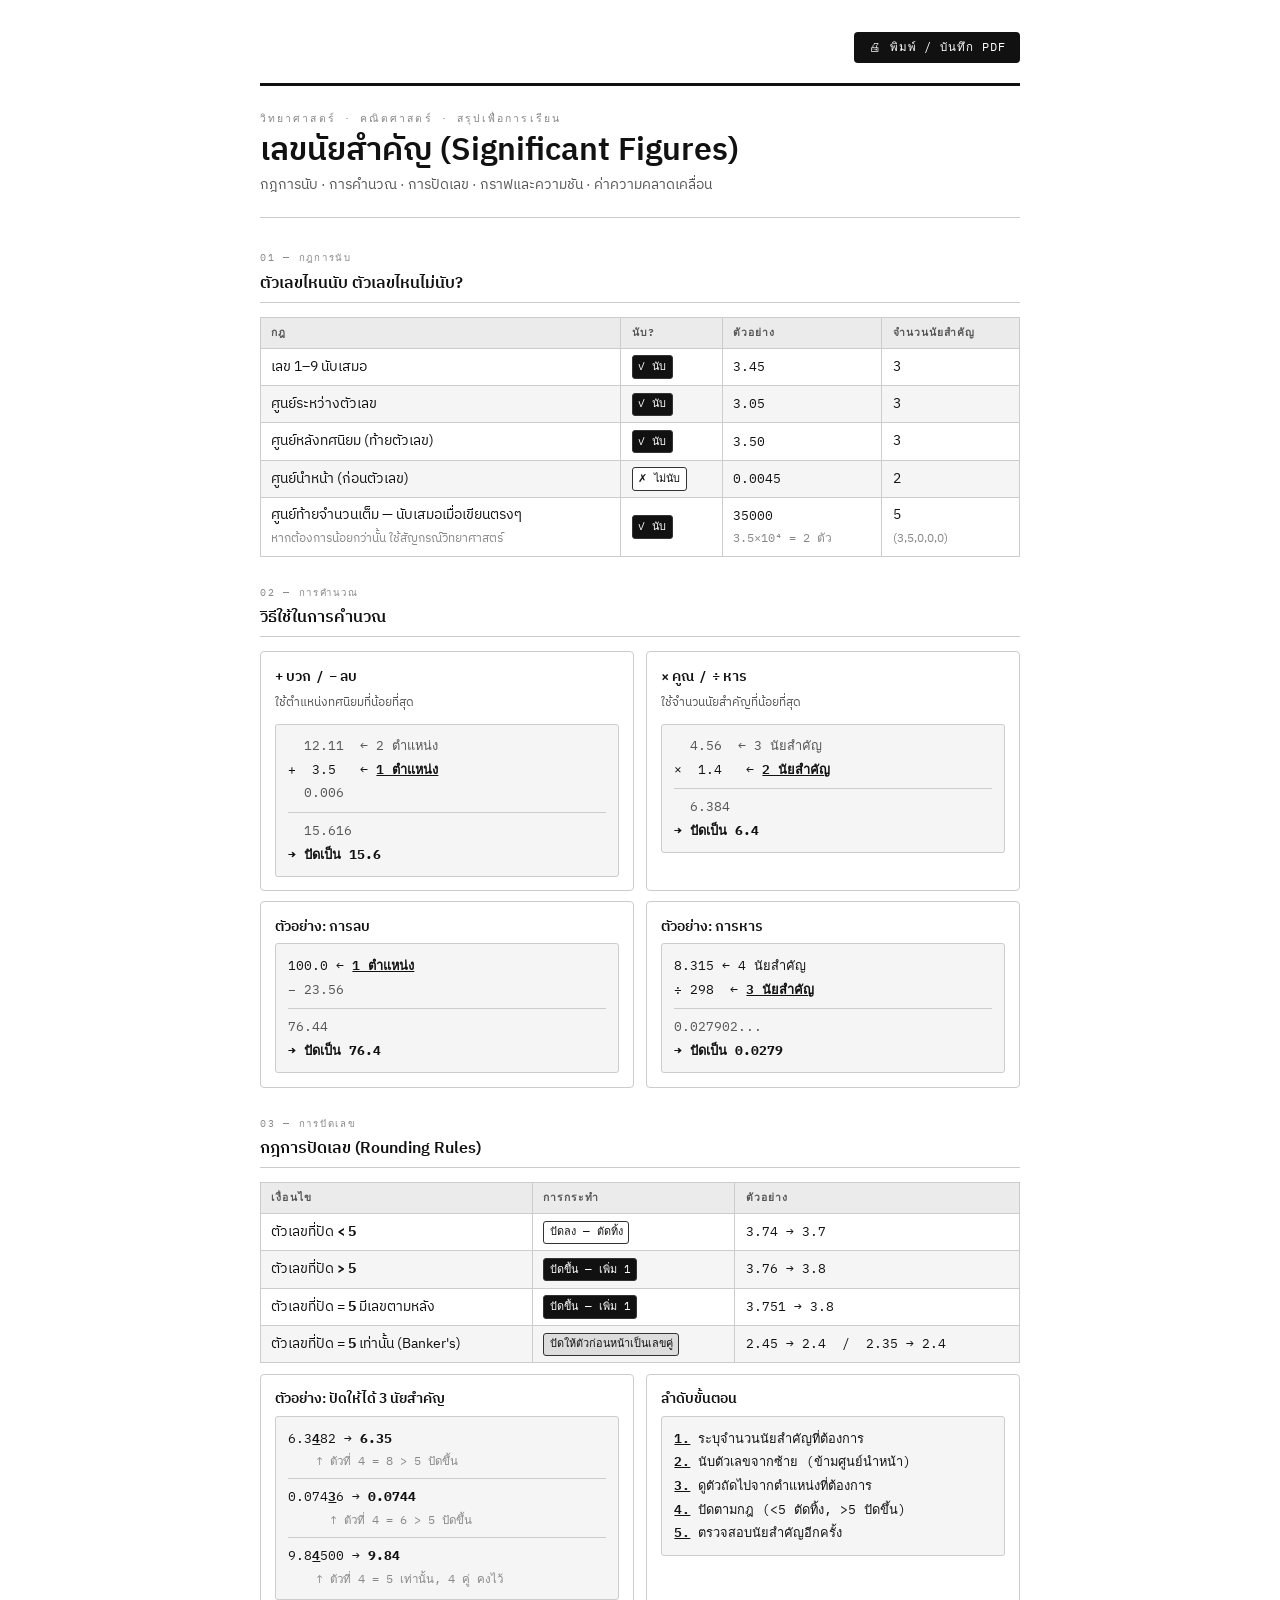
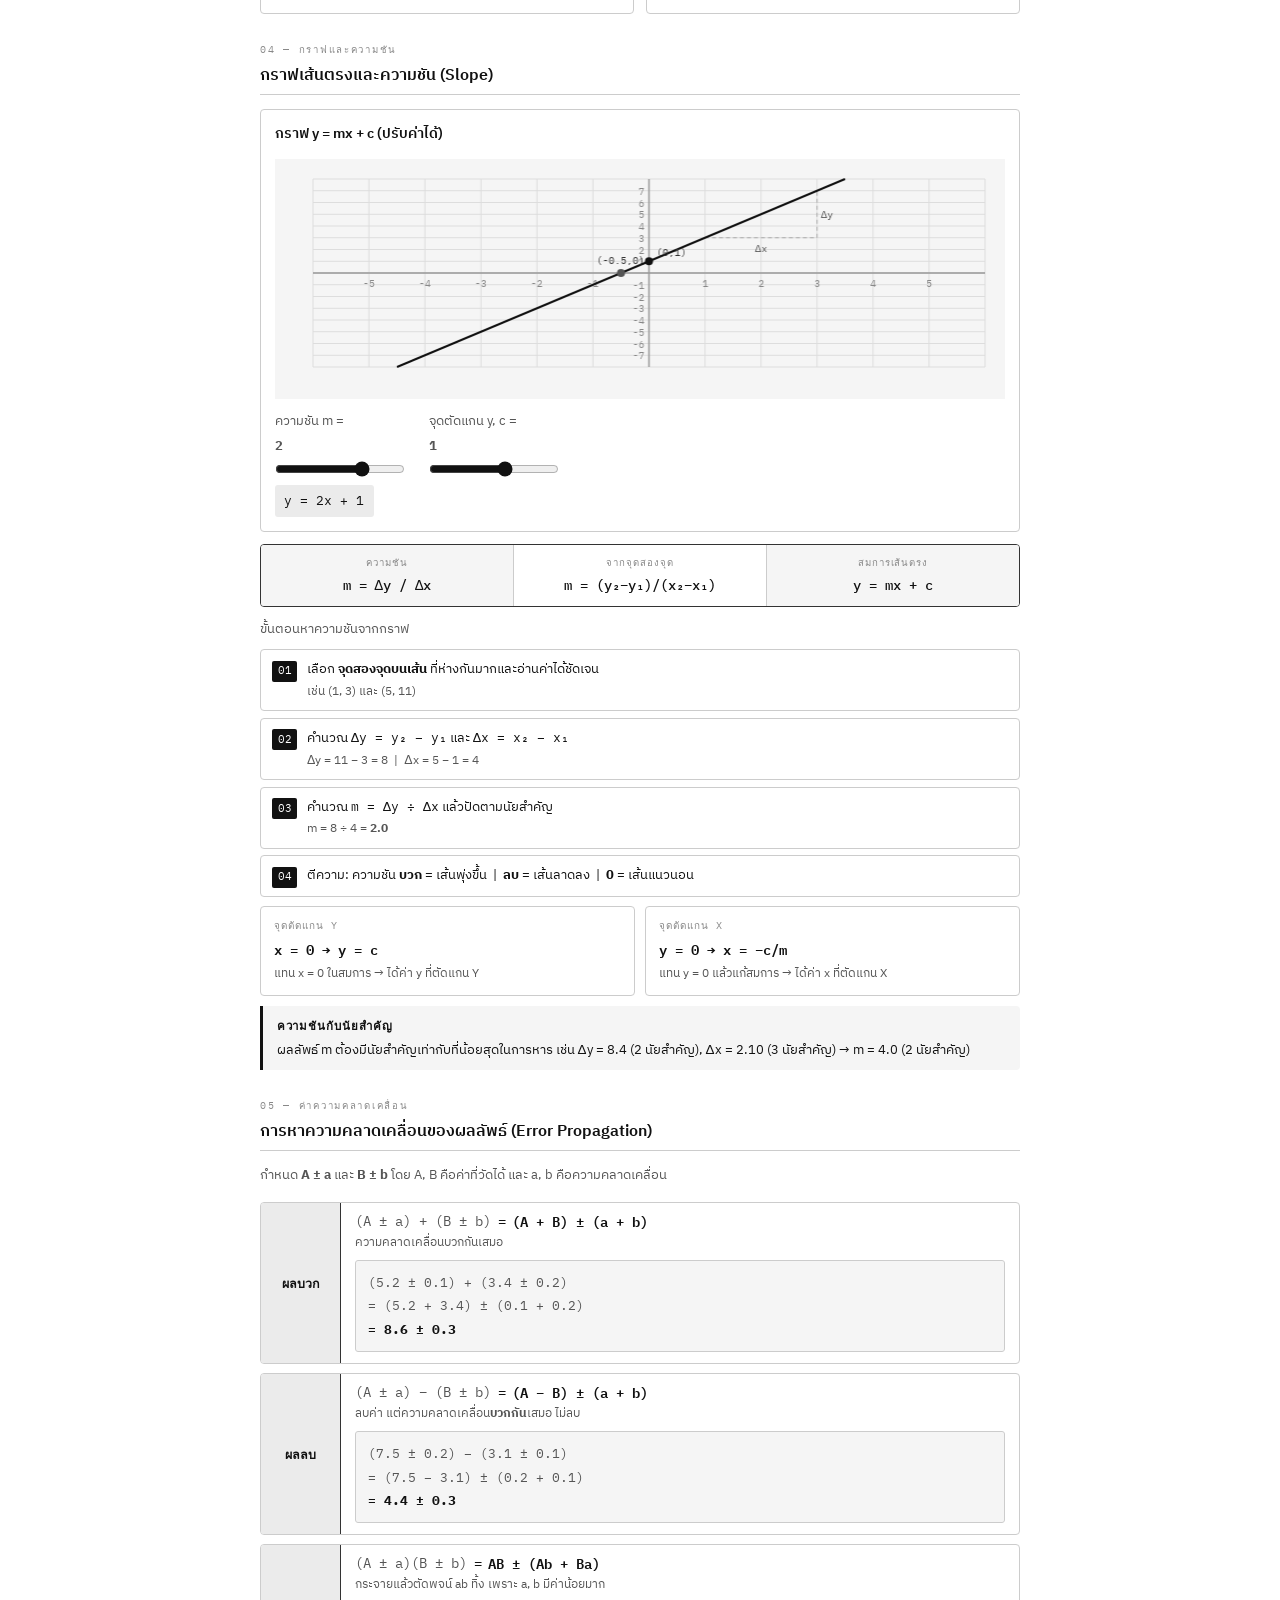
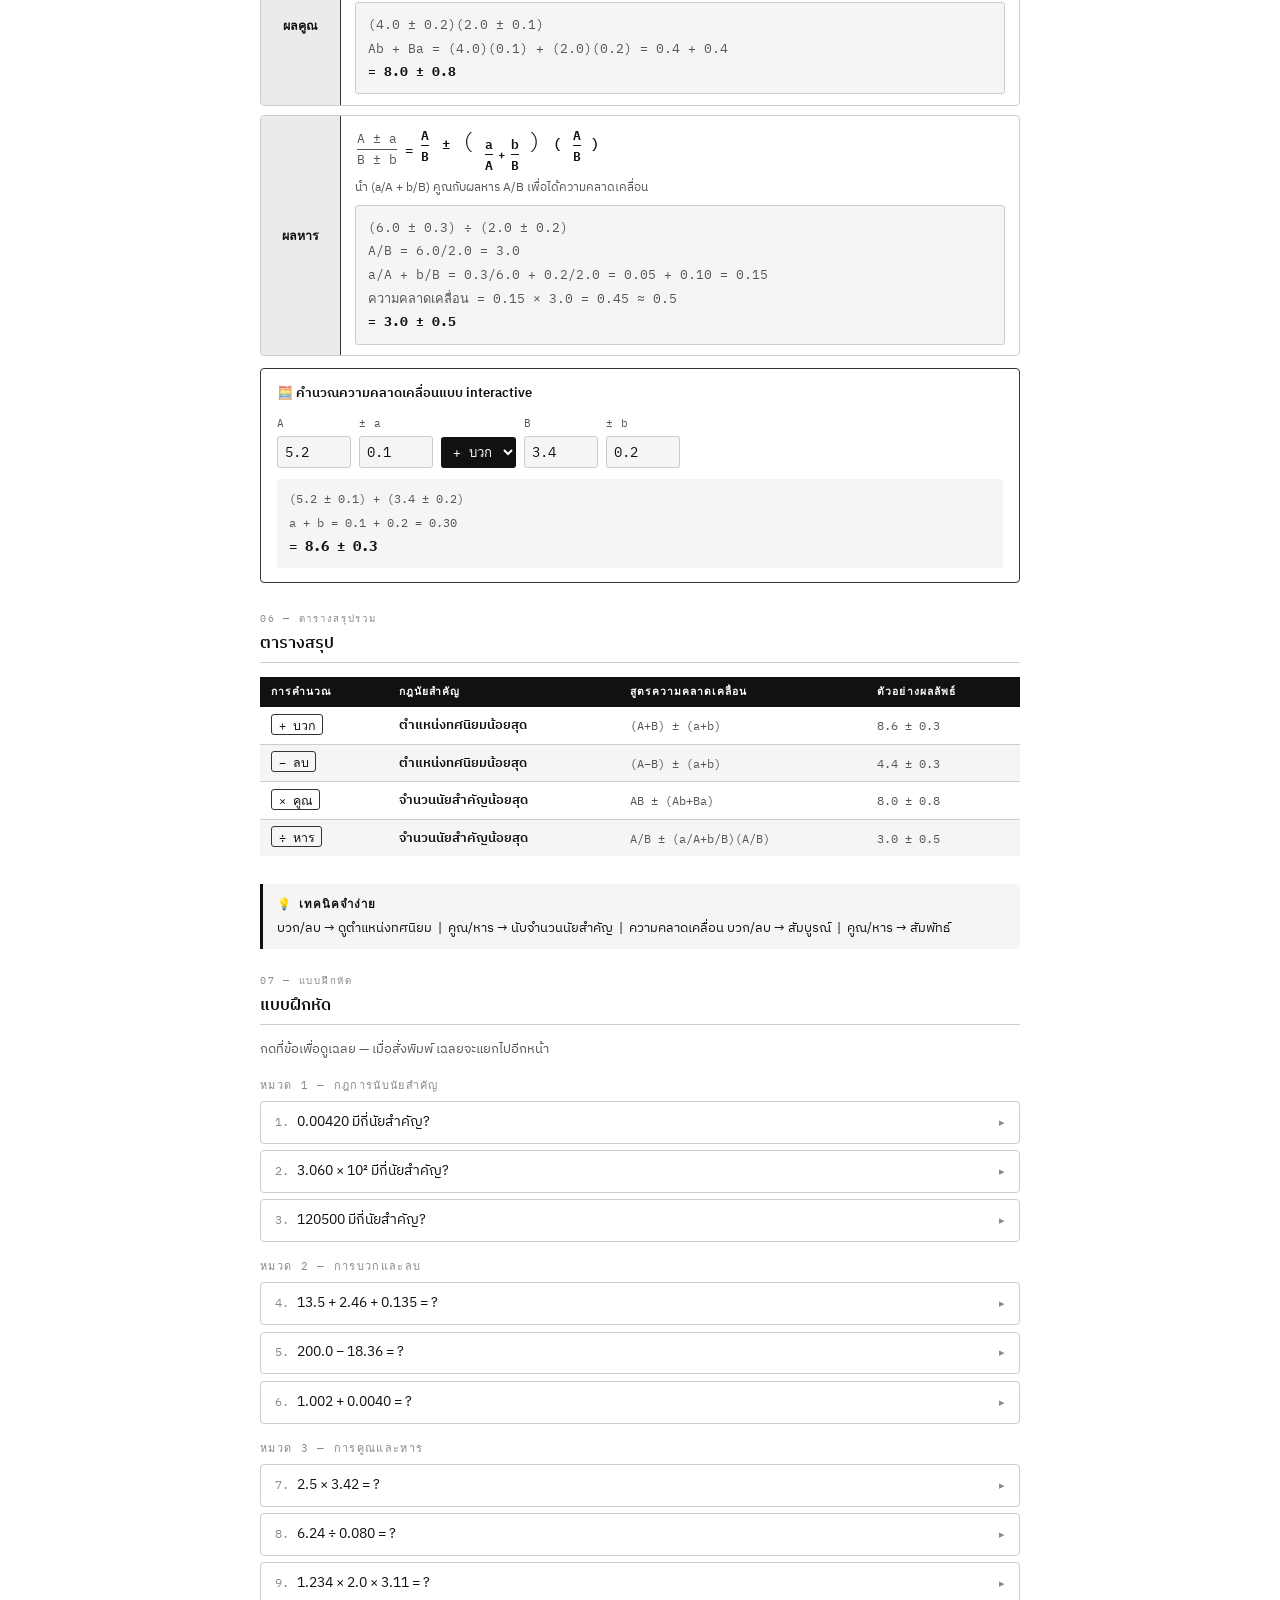
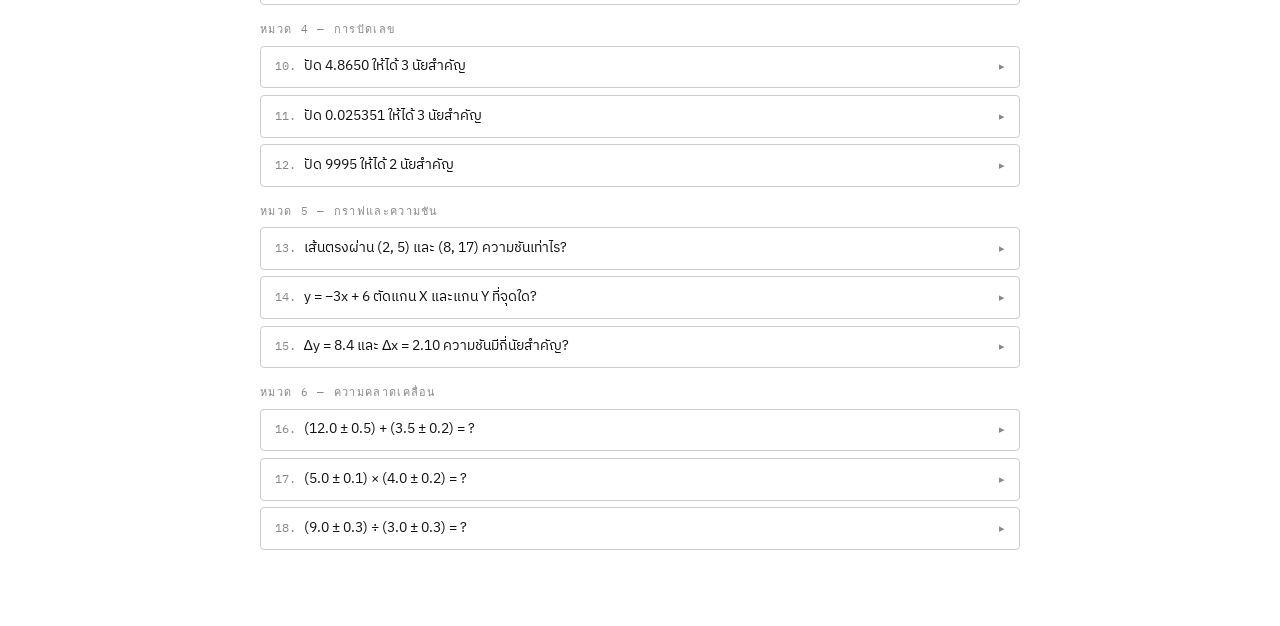
==== commit e9b3e940: "Enhance index.html with answer key and print styles Added answer key section for exercises and adjus" ====
--- a/index.html
+++ b/index.html
@@ -449,6 +449,7 @@
     .ex-q::after { content: '▸'; margin-left: auto; font-size: 0.7rem; color: var(--light); transition: transform 0.15s; flex-shrink: 0; }
     .ex-item.open .ex-q::after { transform: rotate(90deg); }
     .ex-num { font-family: var(--mono); font-size: 0.75rem; color: var(--light); flex-shrink: 0; }
+    .ex-arrow { display: none; } /* arrow handled by ::after */
     .ex-ans {
       display: none;
       padding: 0.5rem 0.85rem 0.6rem 2rem;
@@ -458,7 +459,41 @@
       line-height: 1.6;
     }
     .ex-item.open .ex-ans { display: block; }
-    @media print { .ex-ans { display: block !important; } .ex-q::after { display: none; } }
+
+    /* Answer key — hidden on screen, shown on print */
+    .answer-key {
+      display: none;
+    }
+    .ak-header {
+      border-top: 3px solid var(--text);
+      border-bottom: 1px solid var(--border);
+      padding: 1rem 0 0.75rem;
+      margin-bottom: 1.25rem;
+    }
+    .ak-group { margin-bottom: 1rem; }
+    .ak-row {
+      display: grid;
+      grid-template-columns: 28px 160px 1fr;
+      gap: 0.4rem;
+      padding: 0.35rem 0;
+      border-bottom: 1px solid var(--border);
+      font-size: 0.84rem;
+      align-items: baseline;
+    }
+    .ak-row:last-child { border-bottom: none; }
+    .ak-num { font-family: var(--mono); font-size: 0.72rem; color: var(--light); }
+    .ak-q { font-family: var(--mono); font-size: 0.8rem; color: var(--muted); }
+    .ak-a { color: var(--text); }
+
+    @media print {
+      .ex-ans.no-print { display: none !important; }
+      .ex-q::after { display: none; }
+      .answer-key {
+        display: block;
+        page-break-before: always;
+        padding-top: 0;
+      }
+    }
 
     /* ─── PRINT STYLES ─── */
     @media print {
@@ -903,110 +938,160 @@
   <section style="margin-top:1.5rem;">
     <div class="section-tag">07 — แบบฝึกหัด</div>
     <h2>แบบฝึกหัด</h2>
-    <p style="font-size:0.82rem;color:var(--muted);margin-bottom:1rem;">กดที่ข้อเพื่อดูเฉลย</p>
-
-    <!-- หมวด 1: กฎการนับ -->
+    <p style="font-size:0.82rem;color:var(--muted);margin-bottom:1rem;">กดที่ข้อเพื่อดูเฉลย — เมื่อสั่งพิมพ์ เฉลยจะแยกไปอีกหน้า</p>
+
+    <!-- หมวด 1 -->
     <p class="ex-group-label">หมวด 1 — กฎการนับนัยสำคัญ</p>
     <div class="ex-list">
       <div class="ex-item" onclick="toggleAns(this)">
-        <div class="ex-q"><span class="ex-num">1.</span> 0.00420 มีกี่นัยสำคัญ?</div>
-        <div class="ex-ans">3 นัยสำคัญ — ตัวเลขที่นับคือ 4, 2, 0 (ศูนย์นำหน้าไม่นับ แต่ศูนย์ท้ายทศนิยมนับ)</div>
-      </div>
-      <div class="ex-item" onclick="toggleAns(this)">
-        <div class="ex-q"><span class="ex-num">2.</span> 3.060 × 10² มีกี่นัยสำคัญ?</div>
-        <div class="ex-ans">4 นัยสำคัญ — 3, 0, 6, 0 (ศูนย์ระหว่างตัวเลขนับ และศูนย์ท้ายทศนิยมนับ)</div>
-      </div>
-      <div class="ex-item" onclick="toggleAns(this)">
-        <div class="ex-q"><span class="ex-num">3.</span> 120500 มีกี่นัยสำคัญ?</div>
-        <div class="ex-ans">6 นัยสำคัญ — 1, 2, 0, 5, 0, 0 ทุกตัวนับเมื่อเขียนเป็นจำนวนเต็มโดยตรง (ถ้าต้องการน้อยกว่านี้ต้องใช้สัญกรณ์วิทยาศาสตร์)</div>
-      </div>
-    </div>
-
-    <!-- หมวด 2: บวก/ลบ -->
+        <div class="ex-q"><span class="ex-num">1.</span> 0.00420 มีกี่นัยสำคัญ?<span class="ex-arrow">▸</span></div>
+        <div class="ex-ans no-print">3 นัยสำคัญ — 4, 2, 0 (ศูนย์นำหน้าไม่นับ แต่ศูนย์ท้ายทศนิยมนับ)</div>
+      </div>
+      <div class="ex-item" onclick="toggleAns(this)">
+        <div class="ex-q"><span class="ex-num">2.</span> 3.060 × 10² มีกี่นัยสำคัญ?<span class="ex-arrow">▸</span></div>
+        <div class="ex-ans no-print">4 นัยสำคัญ — 3, 0, 6, 0 (ศูนย์ระหว่างตัวเลขนับ และศูนย์ท้ายทศนิยมนับ)</div>
+      </div>
+      <div class="ex-item" onclick="toggleAns(this)">
+        <div class="ex-q"><span class="ex-num">3.</span> 120500 มีกี่นัยสำคัญ?<span class="ex-arrow">▸</span></div>
+        <div class="ex-ans no-print">6 นัยสำคัญ — 1, 2, 0, 5, 0, 0 ทุกตัวนับเมื่อเขียนตรงๆ (ถ้าต้องการน้อยกว่าใช้สัญกรณ์วิทยาศาสตร์)</div>
+      </div>
+    </div>
+
+    <!-- หมวด 2 -->
     <p class="ex-group-label">หมวด 2 — การบวกและลบ</p>
     <div class="ex-list">
       <div class="ex-item" onclick="toggleAns(this)">
-        <div class="ex-q"><span class="ex-num">4.</span> 13.5 + 2.46 + 0.135 = ?</div>
-        <div class="ex-ans">16.1 — ผลรวมดิบ = 16.095 แต่ 13.5 มีทศนิยมน้อยสุด (1 ตำแหน่ง) จึงปัดเป็น 16.1</div>
-      </div>
-      <div class="ex-item" onclick="toggleAns(this)">
-        <div class="ex-q"><span class="ex-num">5.</span> 200.0 − 18.36 = ?</div>
-        <div class="ex-ans">181.6 — ผลลบดิบ = 181.64 แต่ 200.0 มีทศนิยม 1 ตำแหน่ง จึงปัดเป็น 181.6</div>
-      </div>
-      <div class="ex-item" onclick="toggleAns(this)">
-        <div class="ex-q"><span class="ex-num">6.</span> 1.002 + 0.0040 = ?</div>
-        <div class="ex-ans">1.006 — ผลรวมดิบ = 1.0060 แต่ 1.002 มีทศนิยม 3 ตำแหน่ง (น้อยสุด) จึงปัดเป็น 1.006</div>
-      </div>
-    </div>
-
-    <!-- หมวด 3: คูณ/หาร -->
+        <div class="ex-q"><span class="ex-num">4.</span> 13.5 + 2.46 + 0.135 = ?<span class="ex-arrow">▸</span></div>
+        <div class="ex-ans no-print">16.1 — ผลรวมดิบ = 16.095 แต่ 13.5 มีทศนิยมน้อยสุด (1 ตำแหน่ง) จึงปัดเป็น 16.1</div>
+      </div>
+      <div class="ex-item" onclick="toggleAns(this)">
+        <div class="ex-q"><span class="ex-num">5.</span> 200.0 − 18.36 = ?<span class="ex-arrow">▸</span></div>
+        <div class="ex-ans no-print">181.6 — ผลลบดิบ = 181.64 แต่ 200.0 มีทศนิยม 1 ตำแหน่ง จึงปัดเป็น 181.6</div>
+      </div>
+      <div class="ex-item" onclick="toggleAns(this)">
+        <div class="ex-q"><span class="ex-num">6.</span> 1.002 + 0.0040 = ?<span class="ex-arrow">▸</span></div>
+        <div class="ex-ans no-print">1.006 — ผลรวมดิบ = 1.0060 แต่ 1.002 มีทศนิยม 3 ตำแหน่ง (น้อยสุด) จึงปัดเป็น 1.006</div>
+      </div>
+    </div>
+
+    <!-- หมวด 3 -->
     <p class="ex-group-label">หมวด 3 — การคูณและหาร</p>
     <div class="ex-list">
       <div class="ex-item" onclick="toggleAns(this)">
-        <div class="ex-q"><span class="ex-num">7.</span> 2.5 × 3.42 = ?</div>
-        <div class="ex-ans">8.6 — ผลคูณดิบ = 8.55 แต่ 2.5 มีนัยสำคัญน้อยสุด (2 ตัว) จึงปัดเป็น 8.6</div>
-      </div>
-      <div class="ex-item" onclick="toggleAns(this)">
-        <div class="ex-q"><span class="ex-num">8.</span> 6.24 ÷ 0.080 = ?</div>
-        <div class="ex-ans">78 — ผลหารดิบ = 78.0 แต่ 0.080 มีนัยสำคัญน้อยสุด (2 ตัว) จึงปัดเป็น 78</div>
-      </div>
-      <div class="ex-item" onclick="toggleAns(this)">
-        <div class="ex-q"><span class="ex-num">9.</span> 1.234 × 2.0 × 3.11 = ?</div>
-        <div class="ex-ans">7.7 — ผลคูณดิบ = 7.678... แต่ 2.0 มีนัยสำคัญน้อยสุด (2 ตัว) จึงปัดเป็น 7.7</div>
-      </div>
-    </div>
-
-    <!-- หมวด 4: การปัดเลข -->
+        <div class="ex-q"><span class="ex-num">7.</span> 2.5 × 3.42 = ?<span class="ex-arrow">▸</span></div>
+        <div class="ex-ans no-print">8.6 — ผลคูณดิบ = 8.55 แต่ 2.5 มีนัยสำคัญน้อยสุด (2 ตัว) จึงปัดเป็น 8.6</div>
+      </div>
+      <div class="ex-item" onclick="toggleAns(this)">
+        <div class="ex-q"><span class="ex-num">8.</span> 6.24 ÷ 0.080 = ?<span class="ex-arrow">▸</span></div>
+        <div class="ex-ans no-print">78 — ผลหารดิบ = 78.0 แต่ 0.080 มีนัยสำคัญน้อยสุด (2 ตัว) จึงปัดเป็น 78</div>
+      </div>
+      <div class="ex-item" onclick="toggleAns(this)">
+        <div class="ex-q"><span class="ex-num">9.</span> 1.234 × 2.0 × 3.11 = ?<span class="ex-arrow">▸</span></div>
+        <div class="ex-ans no-print">7.7 — ผลคูณดิบ = 7.678... แต่ 2.0 มีนัยสำคัญน้อยสุด (2 ตัว) จึงปัดเป็น 7.7</div>
+      </div>
+    </div>
+
+    <!-- หมวด 4 -->
     <p class="ex-group-label">หมวด 4 — การปัดเลข</p>
     <div class="ex-list">
       <div class="ex-item" onclick="toggleAns(this)">
-        <div class="ex-q"><span class="ex-num">10.</span> ปัด 4.8650 ให้ได้ 3 นัยสำคัญ</div>
-        <div class="ex-ans">4.86 — ดูตัวที่ 4 = 5 เท่านั้น ตัวก่อนหน้า (6) เป็นเลขคู่ → คงไว้ (Banker's rounding)</div>
-      </div>
-      <div class="ex-item" onclick="toggleAns(this)">
-        <div class="ex-q"><span class="ex-num">11.</span> ปัด 0.025351 ให้ได้ 3 นัยสำคัญ</div>
-        <div class="ex-ans">0.0254 — นัยสำคัญ 3 ตัวคือ 2, 5, 3 แล้วดูตัวถัดไป = 5 และมีเลข 1 ตามหลัง → ปัดขึ้น ได้ 0.0254</div>
-      </div>
-      <div class="ex-item" onclick="toggleAns(this)">
-        <div class="ex-q"><span class="ex-num">12.</span> ปัด 9995 ให้ได้ 2 นัยสำคัญ</div>
-        <div class="ex-ans">10000 (= 1.0 × 10⁴) — นัยสำคัญ 2 ตัวแรกคือ 9, 9 ดูตัวถัดไป = 9 > 5 ปัดขึ้น ได้ 10000 ซึ่งต้องเขียนเป็น 1.0 × 10⁴ จึงจะชัดเจน</div>
-      </div>
-    </div>
-
-    <!-- หมวด 5: กราฟและความชัน -->
+        <div class="ex-q"><span class="ex-num">10.</span> ปัด 4.8650 ให้ได้ 3 นัยสำคัญ<span class="ex-arrow">▸</span></div>
+        <div class="ex-ans no-print">4.86 — ดูตัวที่ 4 = 5 เท่านั้น ตัวก่อนหน้า (6) เป็นเลขคู่ → คงไว้ (Banker's rounding)</div>
+      </div>
+      <div class="ex-item" onclick="toggleAns(this)">
+        <div class="ex-q"><span class="ex-num">11.</span> ปัด 0.025351 ให้ได้ 3 นัยสำคัญ<span class="ex-arrow">▸</span></div>
+        <div class="ex-ans no-print">0.0254 — 3 ตัวคือ 2, 5, 3 ดูตัวถัดไป = 5 มีเลข 1 ตาม → ปัดขึ้น ได้ 0.0254</div>
+      </div>
+      <div class="ex-item" onclick="toggleAns(this)">
+        <div class="ex-q"><span class="ex-num">12.</span> ปัด 9995 ให้ได้ 2 นัยสำคัญ<span class="ex-arrow">▸</span></div>
+        <div class="ex-ans no-print">1.0 × 10⁴ — ปัดขึ้นได้ 10000 ต้องเขียนเป็น 1.0 × 10⁴ ถึงจะชัดว่ามี 2 นัยสำคัญ</div>
+      </div>
+    </div>
+
+    <!-- หมวด 5 -->
     <p class="ex-group-label">หมวด 5 — กราฟและความชัน</p>
     <div class="ex-list">
       <div class="ex-item" onclick="toggleAns(this)">
-        <div class="ex-q"><span class="ex-num">13.</span> เส้นตรงผ่าน (2, 5) และ (8, 17) ความชันเท่าไร?</div>
-        <div class="ex-ans">m = 2.0 — Δy = 17−5 = 12, Δx = 8−2 = 6, m = 12/6 = 2.0 (2 นัยสำคัญ เพราะ 6 มี 1 นัยสำคัญ… แต่ถ้าถือว่าตัวเลขเป็นจำนวนเต็มแน่นอน ตอบ m = 2.0)</div>
-      </div>
-      <div class="ex-item" onclick="toggleAns(this)">
-        <div class="ex-q"><span class="ex-num">14.</span> y = −3x + 6 ตัดแกน X และแกน Y ที่จุดใด?</div>
-        <div class="ex-ans">ตัดแกน Y ที่ (0, 6): แทน x=0 → y=6 | ตัดแกน X ที่ (2, 0): แทน y=0 → 0=−3x+6 → x=2</div>
-      </div>
-      <div class="ex-item" onclick="toggleAns(this)">
-        <div class="ex-q"><span class="ex-num">15.</span> Δy = 8.4 และ Δx = 2.10 ความชันมีกี่นัยสำคัญ?</div>
-        <div class="ex-ans">2 นัยสำคัญ — m = 8.4/2.10 = 4.0 เพราะ 8.4 มีนัยสำคัญน้อยกว่า (2 ตัว) ผลหารจึงมีได้แค่ 2 ตัว</div>
-      </div>
-    </div>
-
-    <!-- หมวด 6: ความคลาดเคลื่อน -->
+        <div class="ex-q"><span class="ex-num">13.</span> เส้นตรงผ่าน (2, 5) และ (8, 17) ความชันเท่าไร?<span class="ex-arrow">▸</span></div>
+        <div class="ex-ans no-print">m = 2.0 — Δy = 17−5 = 12, Δx = 8−2 = 6, m = 12/6 = 2.0</div>
+      </div>
+      <div class="ex-item" onclick="toggleAns(this)">
+        <div class="ex-q"><span class="ex-num">14.</span> y = −3x + 6 ตัดแกน X และแกน Y ที่จุดใด?<span class="ex-arrow">▸</span></div>
+        <div class="ex-ans no-print">ตัดแกน Y ที่ (0, 6) — แทน x=0 | ตัดแกน X ที่ (2, 0) — แทน y=0 แล้วแก้สมการ</div>
+      </div>
+      <div class="ex-item" onclick="toggleAns(this)">
+        <div class="ex-q"><span class="ex-num">15.</span> Δy = 8.4 และ Δx = 2.10 ความชันมีกี่นัยสำคัญ?<span class="ex-arrow">▸</span></div>
+        <div class="ex-ans no-print">2 นัยสำคัญ — m = 8.4/2.10 = 4.0 เพราะ 8.4 มีนัยสำคัญน้อยกว่า (2 ตัว)</div>
+      </div>
+    </div>
+
+    <!-- หมวด 6 -->
     <p class="ex-group-label">หมวด 6 — ความคลาดเคลื่อน</p>
     <div class="ex-list">
       <div class="ex-item" onclick="toggleAns(this)">
-        <div class="ex-q"><span class="ex-num">16.</span> (12.0 ± 0.5) + (3.5 ± 0.2) = ?</div>
-        <div class="ex-ans">(12.0+3.5) ± (0.5+0.2) = <strong>15.5 ± 0.7</strong></div>
-      </div>
-      <div class="ex-item" onclick="toggleAns(this)">
-        <div class="ex-q"><span class="ex-num">17.</span> (5.0 ± 0.1) × (4.0 ± 0.2) = ?</div>
-        <div class="ex-ans">AB = 20.0 | Ab+Ba = (5.0)(0.2)+(4.0)(0.1) = 1.0+0.4 = 1.4 → <strong>20.0 ± 1.4</strong></div>
-      </div>
-      <div class="ex-item" onclick="toggleAns(this)">
-        <div class="ex-q"><span class="ex-num">18.</span> (9.0 ± 0.3) ÷ (3.0 ± 0.3) = ?</div>
-        <div class="ex-ans">A/B = 3.0 | a/A+b/B = 0.3/9.0+0.3/3.0 = 0.033+0.1 = 0.133 | ความคลาดเคลื่อน = 0.133×3.0 = 0.4 → <strong>3.0 ± 0.4</strong></div>
+        <div class="ex-q"><span class="ex-num">16.</span> (12.0 ± 0.5) + (3.5 ± 0.2) = ?<span class="ex-arrow">▸</span></div>
+        <div class="ex-ans no-print">(12.0+3.5) ± (0.5+0.2) = <strong>15.5 ± 0.7</strong></div>
+      </div>
+      <div class="ex-item" onclick="toggleAns(this)">
+        <div class="ex-q"><span class="ex-num">17.</span> (5.0 ± 0.1) × (4.0 ± 0.2) = ?<span class="ex-arrow">▸</span></div>
+        <div class="ex-ans no-print">AB = 20.0 | Ab+Ba = (5.0)(0.2)+(4.0)(0.1) = 1.0+0.4 = 1.4 → <strong>20.0 ± 1.4</strong></div>
+      </div>
+      <div class="ex-item" onclick="toggleAns(this)">
+        <div class="ex-q"><span class="ex-num">18.</span> (9.0 ± 0.3) ÷ (3.0 ± 0.3) = ?<span class="ex-arrow">▸</span></div>
+        <div class="ex-ans no-print">A/B = 3.0 | a/A+b/B = 0.033+0.1 = 0.133 | ความคลาดเคลื่อน = 0.133×3.0 = 0.4 → <strong>3.0 ± 0.4</strong></div>
       </div>
     </div>
   </section>
+
+  <!-- เฉลย (พิมพ์แยกหน้า) -->
+  <div class="answer-key">
+    <div class="ak-header">
+      <div class="hero-label" style="margin-bottom:0.3rem;">เลขนัยสำคัญ — เฉลยแบบฝึกหัด</div>
+      <h2 style="font-size:1.1rem;border:none;padding:0;">เฉลย</h2>
+    </div>
+
+    <div class="ak-group">
+      <p class="ex-group-label" style="margin-top:0;">หมวด 1 — กฎการนับนัยสำคัญ</p>
+      <div class="ak-row"><span class="ak-num">1.</span><span class="ak-q">0.00420</span><span class="ak-a"><strong>3</strong> นัยสำคัญ — 4, 2, 0 (ศูนย์นำหน้าไม่นับ ศูนย์ท้ายทศนิยมนับ)</span></div>
+      <div class="ak-row"><span class="ak-num">2.</span><span class="ak-q">3.060 × 10²</span><span class="ak-a"><strong>4</strong> นัยสำคัญ — 3, 0, 6, 0</span></div>
+      <div class="ak-row"><span class="ak-num">3.</span><span class="ak-q">120500</span><span class="ak-a"><strong>6</strong> นัยสำคัญ — 1, 2, 0, 5, 0, 0 (ศูนย์ท้ายจำนวนเต็มนับเสมอ)</span></div>
+    </div>
+
+    <div class="ak-group">
+      <p class="ex-group-label">หมวด 2 — การบวกและลบ</p>
+      <div class="ak-row"><span class="ak-num">4.</span><span class="ak-q">13.5 + 2.46 + 0.135</span><span class="ak-a"><strong>16.1</strong> (ดูทศนิยม 13.5 น้อยสุด 1 ตำแหน่ง)</span></div>
+      <div class="ak-row"><span class="ak-num">5.</span><span class="ak-q">200.0 − 18.36</span><span class="ak-a"><strong>181.6</strong> (200.0 มีทศนิยม 1 ตำแหน่ง)</span></div>
+      <div class="ak-row"><span class="ak-num">6.</span><span class="ak-q">1.002 + 0.0040</span><span class="ak-a"><strong>1.006</strong> (1.002 มีทศนิยม 3 ตำแหน่ง น้อยสุด)</span></div>
+    </div>
+
+    <div class="ak-group">
+      <p class="ex-group-label">หมวด 3 — การคูณและหาร</p>
+      <div class="ak-row"><span class="ak-num">7.</span><span class="ak-q">2.5 × 3.42</span><span class="ak-a"><strong>8.6</strong> (2.5 มี 2 นัยสำคัญ น้อยสุด)</span></div>
+      <div class="ak-row"><span class="ak-num">8.</span><span class="ak-q">6.24 ÷ 0.080</span><span class="ak-a"><strong>78</strong> (0.080 มี 2 นัยสำคัญ น้อยสุด)</span></div>
+      <div class="ak-row"><span class="ak-num">9.</span><span class="ak-q">1.234 × 2.0 × 3.11</span><span class="ak-a"><strong>7.7</strong> (2.0 มี 2 นัยสำคัญ น้อยสุด)</span></div>
+    </div>
+
+    <div class="ak-group">
+      <p class="ex-group-label">หมวด 4 — การปัดเลข</p>
+      <div class="ak-row"><span class="ak-num">10.</span><span class="ak-q">4.8650 → 3 นัยสำคัญ</span><span class="ak-a"><strong>4.86</strong> (ตัวที่ 4 = 5 เท่านั้น 6 เป็นเลขคู่ คงไว้ — Banker's)</span></div>
+      <div class="ak-row"><span class="ak-num">11.</span><span class="ak-q">0.025351 → 3 นัยสำคัญ</span><span class="ak-a"><strong>0.0254</strong> (ตัวที่ 4 = 5 มีเลขตาม ปัดขึ้น)</span></div>
+      <div class="ak-row"><span class="ak-num">12.</span><span class="ak-q">9995 → 2 นัยสำคัญ</span><span class="ak-a"><strong>1.0 × 10⁴</strong> (ปัดขึ้น ต้องเขียนสัญกรณ์วิทยาศาสตร์)</span></div>
+    </div>
+
+    <div class="ak-group">
+      <p class="ex-group-label">หมวด 5 — กราฟและความชัน</p>
+      <div class="ak-row"><span class="ak-num">13.</span><span class="ak-q">(2,5) และ (8,17)</span><span class="ak-a"><strong>m = 2.0</strong> (Δy=12, Δx=6, m=12/6=2.0)</span></div>
+      <div class="ak-row"><span class="ak-num">14.</span><span class="ak-q">y = −3x + 6</span><span class="ak-a">ตัดแกน Y ที่ <strong>(0, 6)</strong> / ตัดแกน X ที่ <strong>(2, 0)</strong></span></div>
+      <div class="ak-row"><span class="ak-num">15.</span><span class="ak-q">Δy=8.4, Δx=2.10</span><span class="ak-a"><strong>2 นัยสำคัญ</strong> m = 4.0 (8.4 มี 2 นัยสำคัญ น้อยสุด)</span></div>
+    </div>
+
+    <div class="ak-group">
+      <p class="ex-group-label">หมวด 6 — ความคลาดเคลื่อน</p>
+      <div class="ak-row"><span class="ak-num">16.</span><span class="ak-q">(12.0±0.5)+(3.5±0.2)</span><span class="ak-a"><strong>15.5 ± 0.7</strong></span></div>
+      <div class="ak-row"><span class="ak-num">17.</span><span class="ak-q">(5.0±0.1)×(4.0±0.2)</span><span class="ak-a"><strong>20.0 ± 1.4</strong> (Ab+Ba = 1.0+0.4)</span></div>
+      <div class="ak-row"><span class="ak-num">18.</span><span class="ak-q">(9.0±0.3)÷(3.0±0.3)</span><span class="ak-a"><strong>3.0 ± 0.4</strong> (relative error = 0.133, ×3.0)</span></div>
+    </div>
+  </div>
 
 </div>
 
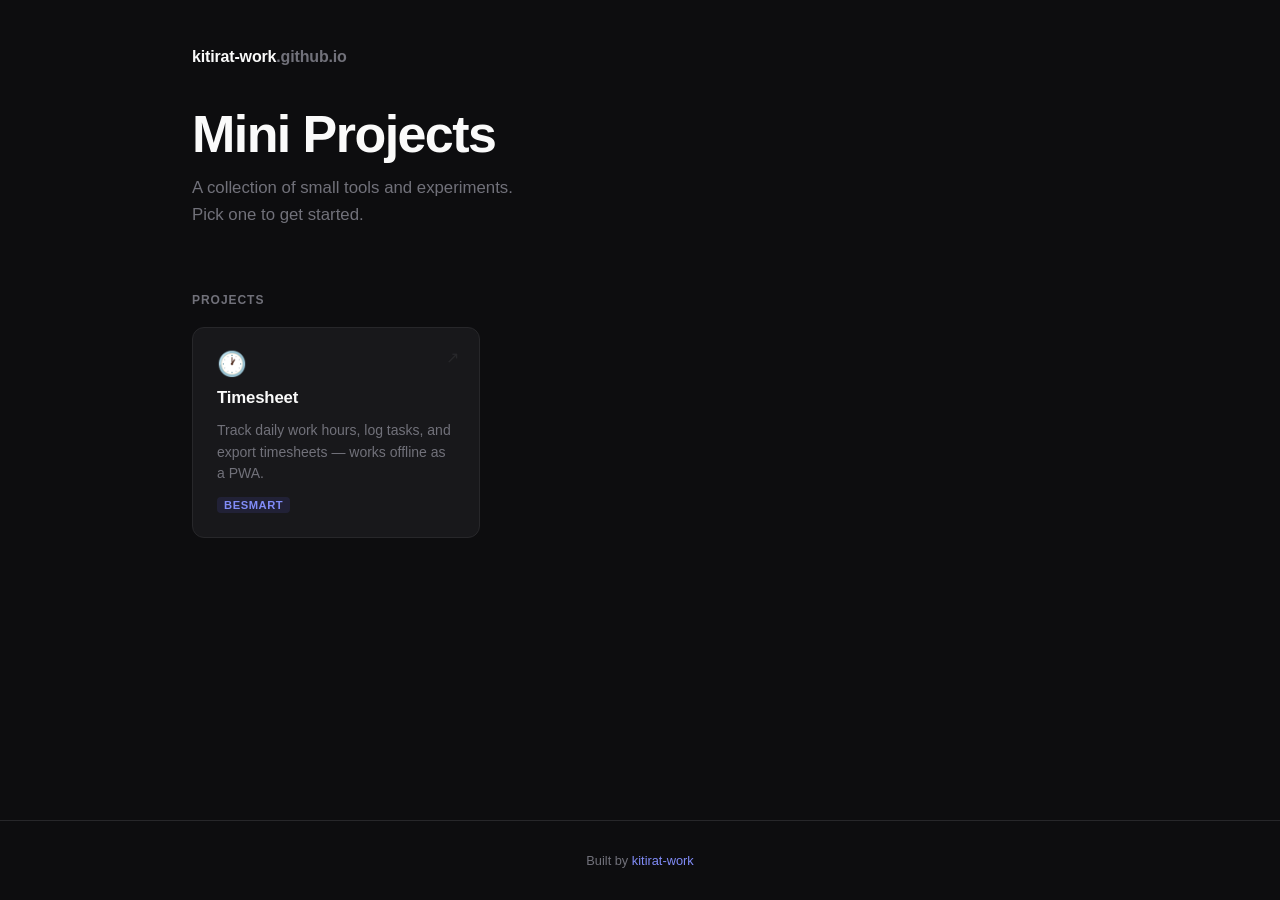
==== commit 3fd65ff3: "add portal page" ====
--- a/index.html
+++ b/index.html
@@ -1,1201 +1,203 @@
 <!DOCTYPE html>
-<html lang="th">
+<html lang="en">
 <head>
   <meta charset="UTF-8" />
   <meta name="viewport" content="width=device-width, initial-scale=1.0" />
-  <title>เลขนัยสำคัญ — สรุปสำหรับพิมพ์</title>
-  <link href="https://fonts.googleapis.com/css2?family=IBM+Plex+Sans+Thai:wght@300;400;500;600&family=IBM+Plex+Mono:wght@400;500&display=swap" rel="stylesheet" />
+  <title>kitirat-work — Projects</title>
   <style>
     *, *::before, *::after { box-sizing: border-box; margin: 0; padding: 0; }
 
     :root {
-      --bg: #ffffff;
-      --surface: #f5f5f5;
-      --surface2: #ebebeb;
-      --border: #cccccc;
-      --border-strong: #333333;
-      --text: #111111;
-      --muted: #555555;
-      --light: #888888;
-      --mono: 'IBM Plex Mono', monospace;
-      --sans: 'IBM Plex Sans Thai', sans-serif;
+      --bg: #0d0d0f;
+      --surface: #18181b;
+      --border: #27272a;
+      --text: #fafafa;
+      --muted: #71717a;
+      --accent: #6366f1;
+      --accent-hover: #818cf8;
+      --radius: 12px;
     }
 
     body {
+      font-family: -apple-system, BlinkMacSystemFont, "Segoe UI", Roboto, sans-serif;
       background: var(--bg);
       color: var(--text);
-      font-family: var(--sans);
-      font-size: 14px;
-      line-height: 1.65;
-      padding: 2rem 1.5rem 3rem;
-    }
-
-    .container { max-width: 760px; margin: 0 auto; }
-
-    /* Print button — screen only */
-    .print-bar {
+      min-height: 100vh;
       display: flex;
-      justify-content: flex-end;
+      flex-direction: column;
+    }
+
+    header {
+      padding: 3rem 2rem 2rem;
+      max-width: 960px;
+      margin: 0 auto;
+      width: 100%;
+    }
+
+    .wordmark {
+      font-size: 1rem;
+      font-weight: 600;
+      letter-spacing: -0.01em;
+      color: var(--muted);
+    }
+
+    .wordmark span { color: var(--text); }
+
+    h1 {
+      font-size: clamp(2rem, 5vw, 3.25rem);
+      font-weight: 700;
+      letter-spacing: -0.03em;
+      line-height: 1.1;
+      margin-top: 2.5rem;
+    }
+
+    .subtitle {
+      margin-top: 0.75rem;
+      color: var(--muted);
+      font-size: 1.05rem;
+      line-height: 1.6;
+    }
+
+    main {
+      flex: 1;
+      padding: 2rem;
+      max-width: 960px;
+      margin: 0 auto;
+      width: 100%;
+    }
+
+    .section-label {
+      font-size: 0.75rem;
+      font-weight: 600;
+      letter-spacing: 0.08em;
+      text-transform: uppercase;
+      color: var(--muted);
       margin-bottom: 1.25rem;
     }
-    .print-btn {
-      font-family: var(--mono);
-      font-size: 0.72rem;
-      letter-spacing: 0.08em;
-      background: var(--text);
-      color: var(--bg);
-      border: none;
-      border-radius: 4px;
-      padding: 0.4rem 0.9rem;
-      cursor: pointer;
-    }
-    .print-btn:hover { background: #333; }
-
-    /* Hero */
-    .hero {
-      border-top: 3px solid var(--text);
-      border-bottom: 1px solid var(--border);
-      padding: 1.5rem 0 1.25rem;
-      margin-bottom: 2rem;
-    }
-    .hero-label {
-      font-family: var(--mono);
-      font-size: 0.65rem;
-      letter-spacing: 0.2em;
-      text-transform: uppercase;
-      color: var(--light);
-      margin-bottom: 0.4rem;
-    }
-    .hero h1 {
-      font-size: 2rem;
-      font-weight: 600;
-      line-height: 1.1;
-      margin-bottom: 0.35rem;
-    }
-    .hero p { color: var(--muted); font-size: 0.88rem; }
-
-    /* Section */
-    section {
-      margin-bottom: 1.75rem;
-      break-inside: avoid;
-    }
-    .section-tag {
-      font-family: var(--mono);
-      font-size: 0.6rem;
-      letter-spacing: 0.18em;
-      text-transform: uppercase;
-      color: var(--light);
-      margin-bottom: 0.3rem;
-    }
-    h2 {
-      font-size: 1rem;
-      font-weight: 600;
-      border-bottom: 1px solid var(--border);
-      padding-bottom: 0.3rem;
-      margin-bottom: 0.85rem;
-    }
-
-    /* Rules table */
-    .rules-table { width: 100%; border-collapse: collapse; font-size: 0.85rem; }
-    .rules-table th {
-      background: var(--surface2);
-      text-align: left;
-      padding: 0.4rem 0.65rem;
-      font-family: var(--mono);
-      font-size: 0.65rem;
-      letter-spacing: 0.1em;
-      text-transform: uppercase;
-      color: var(--muted);
-      border: 1px solid var(--border);
-    }
-    .rules-table td {
-      padding: 0.4rem 0.65rem;
-      border: 1px solid var(--border);
-      vertical-align: middle;
-    }
-    .rules-table tr:nth-child(even) td { background: var(--surface); }
-    .badge {
-      font-family: var(--mono);
-      font-size: 0.68rem;
-      border: 1px solid var(--border-strong);
-      border-radius: 3px;
-      padding: 0.1rem 0.35rem;
-      white-space: nowrap;
-      display: inline-block;
-    }
-    .badge-yes { background: #111; color: #fff; }
-    .badge-no  { background: #fff; color: #111; }
-    .badge-q   { background: #ddd; color: #111; }
-    .mono { font-family: var(--mono); font-size: 0.83rem; }
-
-    /* 2-col grid */
-    .two-col {
+
+    .grid {
       display: grid;
-      grid-template-columns: 1fr 1fr;
-      gap: 0.75rem;
-    }
-    @media (max-width: 520px) { .two-col { grid-template-columns: 1fr; } }
-
-    /* Calc card */
-    .calc-card {
-      border: 1px solid var(--border);
-      border-radius: 4px;
-      padding: 0.85rem 0.9rem;
-      break-inside: avoid;
-    }
-    .calc-card h3 { font-size: 0.9rem; font-weight: 600; margin-bottom: 0.25rem; }
-    .calc-card .sub { font-size: 0.78rem; color: var(--muted); margin-bottom: 0.6rem; }
-    .calc-block {
+      grid-template-columns: repeat(auto-fill, minmax(260px, 1fr));
+      gap: 1rem;
+    }
+
+    .card {
       background: var(--surface);
       border: 1px solid var(--border);
-      border-radius: 3px;
-      padding: 0.6rem 0.75rem;
-      font-family: var(--mono);
+      border-radius: var(--radius);
+      padding: 1.5rem;
+      text-decoration: none;
+      color: inherit;
+      display: flex;
+      flex-direction: column;
+      gap: 0.75rem;
+      transition: border-color 0.15s, transform 0.15s, box-shadow 0.15s;
+      position: relative;
+      overflow: hidden;
+    }
+
+    .card::before {
+      content: "";
+      position: absolute;
+      inset: 0;
+      background: radial-gradient(ellipse at top left, rgba(99,102,241,0.08), transparent 60%);
+      opacity: 0;
+      transition: opacity 0.2s;
+    }
+
+    .card:hover {
+      border-color: var(--accent);
+      transform: translateY(-2px);
+      box-shadow: 0 8px 24px rgba(99,102,241,0.15);
+    }
+
+    .card:hover::before { opacity: 1; }
+
+    .card-icon {
+      font-size: 1.5rem;
+      line-height: 1;
+    }
+
+    .card-title {
+      font-size: 1.05rem;
+      font-weight: 600;
+      letter-spacing: -0.01em;
+    }
+
+    .card-desc {
+      font-size: 0.875rem;
+      color: var(--muted);
+      line-height: 1.55;
+      flex: 1;
+    }
+
+    .card-tag {
+      display: inline-block;
+      font-size: 0.7rem;
+      font-weight: 600;
+      letter-spacing: 0.05em;
+      text-transform: uppercase;
+      color: var(--accent-hover);
+      background: rgba(99,102,241,0.12);
+      border-radius: 4px;
+      padding: 2px 7px;
+      align-self: flex-start;
+    }
+
+    .card-arrow {
+      position: absolute;
+      top: 1.25rem;
+      right: 1.25rem;
+      color: var(--border);
+      font-size: 1rem;
+      transition: color 0.15s, transform 0.15s;
+    }
+
+    .card:hover .card-arrow {
+      color: var(--accent-hover);
+      transform: translate(2px, -2px);
+    }
+
+    footer {
+      padding: 2rem;
+      text-align: center;
+      color: var(--muted);
       font-size: 0.8rem;
-      line-height: 1.85;
-    }
-    .calc-block .hl  { font-weight: 600; text-decoration: underline; }
-    .calc-block .res { font-weight: 700; }
-    .calc-block .dim { color: var(--muted); }
-    .calc-block .note { color: var(--light); font-size: 0.72rem; }
-    .hdivider { border: none; border-top: 1px solid var(--border); margin: 0.4rem 0; }
-
-    /* Formula strip */
-    .formula-strip {
-      display: flex;
-      gap: 0;
-      border: 1px solid var(--border-strong);
-      border-radius: 4px;
-      overflow: hidden;
-      margin: 0.75rem 0;
-    }
-    .f-cell {
-      flex: 1;
-      text-align: center;
-      padding: 0.6rem 0.5rem;
-      border-right: 1px solid var(--border);
-    }
-    .f-cell:last-child { border-right: none; }
-    .f-cell:nth-child(odd) { background: var(--surface); }
-    .f-cell .fl { font-family: var(--mono); font-size: 0.6rem; color: var(--light); letter-spacing: 0.1em; text-transform: uppercase; margin-bottom: 0.2rem; }
-    .f-cell .fv { font-family: var(--mono); font-size: 0.88rem; font-weight: 500; }
-
-    /* Steps */
-    .steps { display: grid; gap: 0.4rem; }
-    .step {
-      display: flex;
-      gap: 0.6rem;
-      align-items: flex-start;
-      border: 1px solid var(--border);
-      border-radius: 4px;
-      padding: 0.5rem 0.7rem;
-      font-size: 0.84rem;
-    }
-    .step-n {
-      font-family: var(--mono);
-      font-size: 0.68rem;
-      background: var(--text);
-      color: var(--bg);
-      border-radius: 2px;
-      padding: 0.1rem 0.35rem;
-      flex-shrink: 0;
-      margin-top: 0.15rem;
-    }
-    .step-note { color: var(--muted); font-size: 0.78rem; margin-top: 0.1rem; }
-
-    /* Error propagation table */
-    .ep-table { border: 1px solid var(--border-strong); border-radius: 4px; overflow: hidden; margin-bottom: 0.5rem; }
-    .ep-row { display: grid; grid-template-columns: 80px 1fr auto; align-items: stretch; border-bottom: 1px solid var(--border); }
-    .ep-row:last-child { border-bottom: none; }
-    .ep-row:nth-child(even) { background: var(--surface); }
-    .ep-label {
-      font-family: var(--mono); font-size: 0.78rem; font-weight: 600;
-      text-align: center; padding: 0.7rem 0.4rem;
-      border-right: 1px solid var(--border-strong); background: var(--surface2);
-      display: flex; align-items: center; justify-content: center;
-    }
-    .ep-formula {
-      font-family: var(--mono); font-size: 0.88rem;
-      padding: 0.65rem 1rem; display: flex; align-items: center;
-      gap: 0.45rem; flex-wrap: wrap; border-right: 1px solid var(--border);
-    }
-    .ep-lhs { color: var(--muted); }
-    .ep-eq  { font-weight: 700; }
-    .ep-rhs { font-weight: 600; }
-    .frac { display: inline-flex; flex-direction: column; align-items: center; vertical-align: middle; font-size: 0.8rem; line-height: 1.25; margin: 0 0.1rem; }
-    .fnum { border-bottom: 1px solid currentColor; padding-bottom: 2px; text-align: center; white-space: nowrap; }
-    .fden { padding-top: 2px; text-align: center; white-space: nowrap; }
-    .ep-paren { display: inline-flex; align-items: center; gap: 0.25rem; font-size: 0.78rem; }
-    .ep-note { font-size: 0.74rem; color: var(--muted); padding: 0.65rem 0.75rem; max-width: 170px; line-height: 1.45; display: flex; align-items: center; }
-    @media (max-width: 560px) { .ep-row { grid-template-columns: 64px 1fr; } .ep-note { display: none; } }
-    @media print { .ep-note { display: flex !important; } }
-
-    /* ep-block: per-operation subsection */
-    .ep-block {
-      display: grid;
-      grid-template-columns: 80px 1fr;
-      border: 1px solid var(--border);
-      border-radius: 4px;
-      margin-bottom: 0.6rem;
-      overflow: hidden;
-    }
-    .ep-block-label {
-      font-family: var(--mono);
-      font-size: 0.78rem;
-      font-weight: 600;
-      background: var(--surface2);
-      border-right: 1px solid var(--border-strong);
-      display: flex;
-      align-items: center;
-      justify-content: center;
-      text-align: center;
-      padding: 0.5rem 0.35rem;
-    }
-    .ep-block-body {
-      padding: 0.65rem 0.9rem;
-    }
-    .ep-block-formula {
-      font-family: var(--mono);
-      font-size: 0.9rem;
-      display: flex;
-      align-items: center;
-      gap: 0.4rem;
-      flex-wrap: wrap;
-      margin-bottom: 0.25rem;
-      line-height: 1;
-    }
-    .ep-frac-formula { align-items: center; }
-    .ep-block-note {
-      font-size: 0.76rem;
-      color: var(--muted);
-      margin-bottom: 0;
-    }
-    @media (max-width: 520px) { .ep-block { grid-template-columns: 56px 1fr; } }
-
-    /* Summary table */
-    .sum-table { width: 100%; border-collapse: collapse; font-size: 0.84rem; }
-    .sum-table th {
-      background: var(--text);
-      color: var(--bg);
-      text-align: left;
-      padding: 0.4rem 0.7rem;
-      font-family: var(--mono);
-      font-size: 0.65rem;
-      letter-spacing: 0.1em;
-      text-transform: uppercase;
-    }
-    .sum-table td { padding: 0.45rem 0.7rem; border-bottom: 1px solid var(--border); }
-    .sum-table tr:nth-child(even) td { background: var(--surface); }
-    .sum-table tr:last-child td { border-bottom: none; }
-    .op-tag {
-      font-family: var(--mono);
-      font-size: 0.78rem;
-      border: 1px solid var(--border-strong);
-      border-radius: 3px;
-      padding: 0.1rem 0.4rem;
-      white-space: nowrap;
-    }
-    .rule-val { font-weight: 600; }
-    .eg { font-family: var(--mono); font-size: 0.78rem; color: var(--muted); }
-
-    /* Tip box */
-    .tip {
-      border-left: 3px solid var(--text);
-      background: var(--surface);
-      padding: 0.6rem 0.85rem;
-      font-size: 0.84rem;
-      border-radius: 0 4px 4px 0;
-    }
-    .tip strong { font-size: 0.72rem; font-family: var(--mono); letter-spacing: 0.08em; text-transform: uppercase; display: block; margin-bottom: 0.25rem; }
-
-    /* Graph */
-    .graph-wrap {
-      border: 1px solid var(--border);
-      border-radius: 4px;
-      padding: 0.85rem;
-      margin-bottom: 0.75rem;
-      break-inside: avoid;
-    }
-    .graph-wrap h3 { font-size: 0.9rem; font-weight: 600; margin-bottom: 0.75rem; }
-    canvas { display: block; width: 100%; }
-    .graph-controls {
-      display: flex;
-      gap: 1.5rem;
-      margin-top: 0.75rem;
-      flex-wrap: wrap;
-      align-items: center;
-    }
-    .graph-controls label { font-size: 0.82rem; color: var(--muted); display: flex; flex-direction: column; gap: 0.2rem; }
-    .graph-controls input[type=range] { accent-color: var(--text); width: 130px; cursor: pointer; }
-    #eqDisplay {
-      font-family: var(--mono);
-      font-size: 0.82rem;
-      margin-top: 0.5rem;
-      padding: 0.35rem 0.6rem;
-      background: var(--surface2);
-      border-radius: 3px;
-      display: inline-block;
-    }
-
-    /* Intercept grid */
-    .int-grid { display: grid; grid-template-columns: 1fr 1fr; gap: 0.6rem; margin-top: 0.6rem; }
-    @media (max-width: 480px) { .int-grid { grid-template-columns: 1fr; } }
-    .int-card { border: 1px solid var(--border); border-radius: 4px; padding: 0.65rem 0.8rem; }
-    .int-card .il { font-family: var(--mono); font-size: 0.62rem; color: var(--light); letter-spacing: 0.1em; text-transform: uppercase; margin-bottom: 0.2rem; }
-    .int-card .iv { font-family: var(--mono); font-size: 0.9rem; font-weight: 600; margin-bottom: 0.15rem; }
-    .int-card .id { font-size: 0.78rem; color: var(--muted); }
-
-    /* Error section */
-    .err-grid { display: grid; grid-template-columns: 1fr 1fr; gap: 0.75rem; }
-    @media (max-width: 520px) { .err-grid { grid-template-columns: 1fr; } }
-    .err-card { border: 1px solid var(--border); border-radius: 4px; padding: 0.85rem 0.9rem; break-inside: avoid; }
-    .err-card .eo { font-size: 0.82rem; font-weight: 600; margin-bottom: 0.2rem; }
-    .err-card .ef { font-family: var(--mono); font-size: 0.82rem; color: var(--muted); margin-bottom: 0.2rem; }
-    .err-card .er { font-family: var(--mono); font-size: 1rem; font-weight: 700; border-bottom: 1px solid var(--border); padding-bottom: 0.35rem; margin-bottom: 0.35rem; }
-    .err-card .en { font-size: 0.76rem; color: var(--muted); margin-bottom: 0.5rem; }
-    .err-ex-block { background: var(--surface); border-radius: 3px; padding: 0.45rem 0.6rem; }
-    .err-ex-label { font-family: var(--mono); font-size: 0.6rem; color: var(--light); letter-spacing: 0.1em; text-transform: uppercase; margin-bottom: 0.2rem; }
-    .err-ex { font-family: var(--mono); font-size: 0.76rem; color: var(--muted); line-height: 1.7; }
-    .err-ex-result { font-family: var(--mono); font-size: 0.85rem; font-weight: 700; }
-
-    /* Interactive error calc */
-    .err-calc {
-      border: 1px solid var(--border-strong);
-      border-radius: 4px;
-      padding: 0.85rem 1rem;
-      margin-top: 0.75rem;
-      break-inside: avoid;
-    }
-    .err-calc-title { font-size: 0.82rem; font-weight: 600; margin-bottom: 0.7rem; }
-    .err-inputs { display: flex; align-items: flex-end; gap: 0.5rem; flex-wrap: wrap; }
-    .err-inputs .ig { display: flex; flex-direction: column; gap: 0.2rem; }
-    .err-inputs label { font-family: var(--mono); font-size: 0.67rem; color: var(--muted); letter-spacing: 0.05em; }
-    .err-inputs input {
-      width: 74px;
-      background: var(--surface);
-      border: 1px solid var(--border);
-      border-radius: 3px;
-      color: var(--text);
-      font-family: var(--mono);
-      font-size: 0.85rem;
-      padding: 0.35rem 0.45rem;
-      outline: none;
-    }
-    .err-inputs input:focus { border-color: var(--text); }
-    .err-inputs select {
-      background: var(--text);
-      color: var(--bg);
-      border: none;
-      border-radius: 3px;
-      font-family: var(--mono);
-      font-size: 0.82rem;
-      padding: 0.35rem 0.5rem;
-      cursor: pointer;
-      outline: none;
-      align-self: flex-end;
-    }
-    #errResult {
-      margin-top: 0.7rem;
-      font-family: var(--mono);
-      font-size: 0.88rem;
-      background: var(--surface);
-      border-radius: 3px;
-      padding: 0.55rem 0.75rem;
-      min-height: 2.2rem;
-      line-height: 1.7;
-    }
-
-    /* Print-only graph placeholder */
-    .print-graph-placeholder {
-      display: none;
-      border: 1px solid var(--border);
-      height: 220px;
-      border-radius: 4px;
-      align-items: center;
-      justify-content: center;
-      color: var(--light);
-      font-size: 0.8rem;
-      font-family: var(--mono);
-      margin-bottom: 0.75rem;
-    }
-
-    /* Exercises */
-    .ex-group-label {
-      font-family: var(--mono);
-      font-size: 0.68rem;
-      letter-spacing: 0.12em;
-      text-transform: uppercase;
-      color: var(--light);
-      margin: 1rem 0 0.4rem;
-    }
-    .ex-list { display: grid; gap: 0.4rem; margin-bottom: 0.25rem; }
-    .ex-item {
-      border: 1px solid var(--border);
-      border-radius: 4px;
-      cursor: pointer;
-      overflow: hidden;
-      transition: border-color 0.15s;
-    }
-    .ex-item:hover { border-color: var(--border-strong); }
-    .ex-item.open { border-color: var(--border-strong); }
-    .ex-q {
-      padding: 0.55rem 0.85rem;
-      font-size: 0.88rem;
-      display: flex;
-      gap: 0.5rem;
-      align-items: baseline;
-      user-select: none;
-    }
-    .ex-q::after { content: '▸'; margin-left: auto; font-size: 0.7rem; color: var(--light); transition: transform 0.15s; flex-shrink: 0; }
-    .ex-item.open .ex-q::after { transform: rotate(90deg); }
-    .ex-num { font-family: var(--mono); font-size: 0.75rem; color: var(--light); flex-shrink: 0; }
-    .ex-arrow { display: none; } /* arrow handled by ::after */
-    .ex-ans {
-      display: none;
-      padding: 0.5rem 0.85rem 0.6rem 2rem;
-      font-size: 0.84rem;
-      background: var(--surface);
       border-top: 1px solid var(--border);
-      line-height: 1.6;
-    }
-    .ex-item.open .ex-ans { display: block; }
-
-    /* Answer key — hidden on screen, shown on print */
-    .answer-key {
-      display: none;
-    }
-    .ak-header {
-      border-top: 3px solid var(--text);
-      border-bottom: 1px solid var(--border);
-      padding: 1rem 0 0.75rem;
-      margin-bottom: 1.25rem;
-    }
-    .ak-group { margin-bottom: 1rem; }
-    .ak-row {
-      display: grid;
-      grid-template-columns: 28px 160px 1fr;
-      gap: 0.4rem;
-      padding: 0.35rem 0;
-      border-bottom: 1px solid var(--border);
-      font-size: 0.84rem;
-      align-items: baseline;
-    }
-    .ak-row:last-child { border-bottom: none; }
-    .ak-num { font-family: var(--mono); font-size: 0.72rem; color: var(--light); }
-    .ak-q { font-family: var(--mono); font-size: 0.8rem; color: var(--muted); }
-    .ak-a { color: var(--text); }
-
-    @media print {
-      .ex-ans.no-print { display: none !important; }
-      .ex-q::after { display: none; }
-      .answer-key {
-        display: block;
-        page-break-before: always;
-        padding-top: 0;
-      }
-    }
-
-    /* ─── PRINT STYLES ─── */
-    @media print {
-      @page { size: A4; margin: 15mm 15mm 18mm; }
-
-      body { padding: 0; font-size: 11px; }
-      .print-bar, .graph-controls, #eqDisplay, .err-calc { display: none !important; }
-      .print-graph-placeholder { display: flex !important; }
-      canvas { display: none !important; }
-
-      section { break-inside: avoid; margin-bottom: 1.2rem; }
-      .two-col, .err-grid { break-inside: avoid; }
-      .calc-card, .err-card, .int-card, .step { break-inside: avoid; }
-
-      h2 { font-size: 0.9rem; }
-      .hero h1 { font-size: 1.5rem; }
-      .hero { padding: 1rem 0 0.85rem; margin-bottom: 1.25rem; }
-      .sum-table th { background: #222 !important; -webkit-print-color-adjust: exact; print-color-adjust: exact; }
-      .badge-yes { background: #111 !important; color: #fff !important; -webkit-print-color-adjust: exact; print-color-adjust: exact; }
-      .step-n { background: #111 !important; color: #fff !important; -webkit-print-color-adjust: exact; print-color-adjust: exact; }
-    }
+    }
+
+    footer a { color: var(--accent-hover); text-decoration: none; }
+    footer a:hover { text-decoration: underline; }
   </style>
 </head>
 <body>
-<div class="container">
-
-  <div class="print-bar">
-    <button class="print-btn" onclick="window.print()">🖨 พิมพ์ / บันทึก PDF</button>
-  </div>
-
-  <!-- Hero -->
-  <div class="hero">
-    <div class="hero-label">วิทยาศาสตร์ · คณิตศาสตร์ · สรุปเพื่อการเรียน</div>
-    <h1>เลขนัยสำคัญ (Significant Figures)</h1>
-    <p>กฎการนับ · การคำนวณ · การปัดเลข · กราฟและความชัน · ค่าความคลาดเคลื่อน</p>
-  </div>
-
-  <!-- 01 กฎการนับ -->
-  <section>
-    <div class="section-tag">01 — กฎการนับ</div>
-    <h2>ตัวเลขไหนนับ ตัวเลขไหนไม่นับ?</h2>
-    <table class="rules-table">
-      <thead>
-        <tr>
-          <th>กฎ</th>
-          <th>นับ?</th>
-          <th>ตัวอย่าง</th>
-          <th>จำนวนนัยสำคัญ</th>
-        </tr>
-      </thead>
-      <tbody>
-        <tr>
-          <td>เลข 1–9 นับเสมอ</td>
-          <td><span class="badge badge-yes">✓ นับ</span></td>
-          <td class="mono">3.45</td>
-          <td>3</td>
-        </tr>
-        <tr>
-          <td>ศูนย์ระหว่างตัวเลข</td>
-          <td><span class="badge badge-yes">✓ นับ</span></td>
-          <td class="mono">3.05</td>
-          <td>3</td>
-        </tr>
-        <tr>
-          <td>ศูนย์หลังทศนิยม (ท้ายตัวเลข)</td>
-          <td><span class="badge badge-yes">✓ นับ</span></td>
-          <td class="mono">3.50</td>
-          <td>3</td>
-        </tr>
-        <tr>
-          <td>ศูนย์นำหน้า (ก่อนตัวเลข)</td>
-          <td><span class="badge badge-no">✗ ไม่นับ</span></td>
-          <td class="mono">0.0045</td>
-          <td>2</td>
-        </tr>
-        <tr>
-          <td>ศูนย์ท้ายจำนวนเต็ม — นับเสมอเมื่อเขียนตรงๆ<br><span style="font-size:0.75rem;color:#888;">หากต้องการน้อยกว่านั้น ใช้สัญกรณ์วิทยาศาสตร์</span></td>
-          <td><span class="badge badge-yes">✓ นับ</span></td>
-          <td class="mono">35000<br><span style="font-size:0.75rem;color:#888;">3.5×10⁴ = 2 ตัว</span></td>
-          <td>5<br><span style="font-size:0.75rem;color:#888;">(3,5,0,0,0)</span></td>
-        </tr>
-      </tbody>
-    </table>
-  </section>
-
-  <!-- 02 การคำนวณ -->
-  <section>
-    <div class="section-tag">02 — การคำนวณ</div>
-    <h2>วิธีใช้ในการคำนวณ</h2>
-    <div class="two-col">
-      <div class="calc-card">
-        <h3>+ บวก &nbsp;/ &nbsp;− ลบ</h3>
-        <div class="sub">ใช้ตำแหน่งทศนิยมที่น้อยที่สุด</div>
-        <div class="calc-block">
-          <div class="dim">&nbsp; 12.11 &nbsp;← 2 ตำแหน่ง</div>
-          <div>+ &nbsp;3.5 &nbsp;&nbsp;← <span class="hl">1 ตำแหน่ง</span></div>
-          <div class="dim">&nbsp;&nbsp;0.006</div>
-          <div class="hdivider"></div>
-          <div class="dim">&nbsp; 15.616</div>
-          <div class="res">→ ปัดเป็น 15.6</div>
-        </div>
-      </div>
-      <div class="calc-card">
-        <h3>× คูณ &nbsp;/ &nbsp;÷ หาร</h3>
-        <div class="sub">ใช้จำนวนนัยสำคัญที่น้อยที่สุด</div>
-        <div class="calc-block">
-          <div class="dim">&nbsp; 4.56 &nbsp;← 3 นัยสำคัญ</div>
-          <div>× &nbsp;1.4 &nbsp;&nbsp;← <span class="hl">2 นัยสำคัญ</span></div>
-          <div class="hdivider"></div>
-          <div class="dim">&nbsp; 6.384</div>
-          <div class="res">→ ปัดเป็น 6.4</div>
-        </div>
-      </div>
+
+  <header>
+    <div class="wordmark"><span>kitirat-work</span>.github.io</div>
+    <h1>Mini Projects</h1>
+    <p class="subtitle">A collection of small tools and experiments.<br>Pick one to get started.</p>
+  </header>
+
+  <main>
+    <div class="section-label">Projects</div>
+    <div class="grid">
+
+      <a class="card" href="/besmart/timesheet/">
+        <span class="card-icon">🕐</span>
+        <div class="card-title">Timesheet</div>
+        <div class="card-desc">Track daily work hours, log tasks, and export timesheets — works offline as a PWA.</div>
+        <span class="card-tag">besmart</span>
+        <span class="card-arrow">↗</span>
+      </a>
+
+      <!-- Add more project cards below this line -->
+
     </div>
-    <div class="two-col" style="margin-top:0.6rem;">
-      <div class="calc-card">
-        <h3>ตัวอย่าง: การลบ</h3>
-        <div class="calc-block">
-          <div>100.0 ← <span class="hl">1 ตำแหน่ง</span></div>
-          <div class="dim">− 23.56</div>
-          <div class="hdivider"></div>
-          <div class="dim">76.44</div>
-          <div class="res">→ ปัดเป็น 76.4</div>
-        </div>
-      </div>
-      <div class="calc-card">
-        <h3>ตัวอย่าง: การหาร</h3>
-        <div class="calc-block">
-          <div>8.315 ← 4 นัยสำคัญ</div>
-          <div>÷ 298 &nbsp;← <span class="hl">3 นัยสำคัญ</span></div>
-          <div class="hdivider"></div>
-          <div class="dim">0.027902...</div>
-          <div class="res">→ ปัดเป็น 0.0279</div>
-        </div>
-      </div>
-    </div>
-  </section>
-
-  <!-- 03 การปัดเลข -->
-  <section>
-    <div class="section-tag">03 — การปัดเลข</div>
-    <h2>กฎการปัดเลข (Rounding Rules)</h2>
-    <table class="rules-table">
-      <thead>
-        <tr><th>เงื่อนไข</th><th>การกระทำ</th><th>ตัวอย่าง</th></tr>
-      </thead>
-      <tbody>
-        <tr>
-          <td>ตัวเลขที่ปัด <strong>&lt; 5</strong></td>
-          <td><span class="badge badge-no">ปัดลง — ตัดทิ้ง</span></td>
-          <td class="mono">3.74 → 3.7</td>
-        </tr>
-        <tr>
-          <td>ตัวเลขที่ปัด <strong>&gt; 5</strong></td>
-          <td><span class="badge badge-yes">ปัดขึ้น — เพิ่ม 1</span></td>
-          <td class="mono">3.76 → 3.8</td>
-        </tr>
-        <tr>
-          <td>ตัวเลขที่ปัด <strong>= 5</strong> มีเลขตามหลัง</td>
-          <td><span class="badge badge-yes">ปัดขึ้น — เพิ่ม 1</span></td>
-          <td class="mono">3.751 → 3.8</td>
-        </tr>
-        <tr>
-          <td>ตัวเลขที่ปัด <strong>= 5</strong> เท่านั้น (Banker's)</td>
-          <td><span class="badge badge-q">ปัดให้ตัวก่อนหน้าเป็นเลขคู่</span></td>
-          <td class="mono">2.45 → 2.4 &nbsp;/&nbsp; 2.35 → 2.4</td>
-        </tr>
-      </tbody>
-    </table>
-
-    <div class="two-col" style="margin-top:0.65rem;">
-      <div class="calc-card">
-        <h3>ตัวอย่าง: ปัดให้ได้ 3 นัยสำคัญ</h3>
-        <div class="calc-block">
-          <div>6.3<span class="hl">4</span>82 → <span class="res">6.35</span></div>
-          <div class="note">&nbsp;&nbsp;&nbsp; ↑ ตัวที่ 4 = 8 &gt; 5 ปัดขึ้น</div>
-          <div class="hdivider"></div>
-          <div>0.074<span class="hl">3</span>6 → <span class="res">0.0744</span></div>
-          <div class="note">&nbsp;&nbsp;&nbsp;&nbsp;&nbsp; ↑ ตัวที่ 4 = 6 &gt; 5 ปัดขึ้น</div>
-          <div class="hdivider"></div>
-          <div>9.8<span class="hl">4</span>500 → <span class="res">9.84</span></div>
-          <div class="note">&nbsp;&nbsp;&nbsp; ↑ ตัวที่ 4 = 5 เท่านั้น, 4 คู่ คงไว้</div>
-        </div>
-      </div>
-      <div class="calc-card">
-        <h3>ลำดับขั้นตอน</h3>
-        <div class="calc-block">
-          <div><span class="hl">1.</span> ระบุจำนวนนัยสำคัญที่ต้องการ</div>
-          <div><span class="hl">2.</span> นับตัวเลขจากซ้าย (ข้ามศูนย์นำหน้า)</div>
-          <div><span class="hl">3.</span> ดูตัวถัดไปจากตำแหน่งที่ต้องการ</div>
-          <div><span class="hl">4.</span> ปัดตามกฎ (&lt;5 ตัดทิ้ง, &gt;5 ปัดขึ้น)</div>
-          <div><span class="hl">5.</span> ตรวจสอบนัยสำคัญอีกครั้ง</div>
-        </div>
-      </div>
-    </div>
-  </section>
-
-  <!-- 04 กราฟและความชัน -->
-  <section>
-    <div class="section-tag">04 — กราฟและความชัน</div>
-    <h2>กราฟเส้นตรงและความชัน (Slope)</h2>
-
-    <div class="graph-wrap">
-      <h3>กราฟ y = mx + c (ปรับค่าได้)</h3>
-      <!-- screen: canvas / print: placeholder -->
-      <div class="print-graph-placeholder">[ กราฟ y = mx + c — ดูได้ในเวอร์ชันออนไลน์ ]</div>
-      <canvas id="lineChart" height="240"></canvas>
-      <div class="graph-controls">
-        <label>ความชัน m = <strong id="mVal">2</strong>
-          <input type="range" id="slopeRange" min="-5" max="5" step="0.5" value="2">
-        </label>
-        <label>จุดตัดแกน y, c = <strong id="cVal">1</strong>
-          <input type="range" id="interceptRange" min="-5" max="5" step="0.5" value="1">
-        </label>
-      </div>
-      <div id="eqDisplay"></div>
-    </div>
-
-    <div class="formula-strip">
-      <div class="f-cell">
-        <div class="fl">ความชัน</div>
-        <div class="fv">m = Δy / Δx</div>
-      </div>
-      <div class="f-cell">
-        <div class="fl">จากจุดสองจุด</div>
-        <div class="fv">m = (y₂−y₁)/(x₂−x₁)</div>
-      </div>
-      <div class="f-cell">
-        <div class="fl">สมการเส้นตรง</div>
-        <div class="fv">y = mx + c</div>
-      </div>
-    </div>
-
-    <p style="font-size:0.82rem;color:var(--muted);margin-bottom:0.5rem;">ขั้นตอนหาความชันจากกราฟ</p>
-    <div class="steps">
-      <div class="step">
-        <span class="step-n">01</span>
-        <div>เลือก <strong>จุดสองจุดบนเส้น</strong> ที่ห่างกันมากและอ่านค่าได้ชัดเจน
-          <div class="step-note">เช่น (1, 3) และ (5, 11)</div>
-        </div>
-      </div>
-      <div class="step">
-        <span class="step-n">02</span>
-        <div>คำนวณ <span class="mono">Δy = y₂ − y₁</span> และ <span class="mono">Δx = x₂ − x₁</span>
-          <div class="step-note">Δy = 11 − 3 = 8 &nbsp;|&nbsp; Δx = 5 − 1 = 4</div>
-        </div>
-      </div>
-      <div class="step">
-        <span class="step-n">03</span>
-        <div>คำนวณ <span class="mono">m = Δy ÷ Δx</span> แล้วปัดตามนัยสำคัญ
-          <div class="step-note">m = 8 ÷ 4 = <strong>2.0</strong></div>
-        </div>
-      </div>
-      <div class="step">
-        <span class="step-n">04</span>
-        <div>ตีความ: ความชัน <strong>บวก</strong> = เส้นพุ่งขึ้น &nbsp;|&nbsp; <strong>ลบ</strong> = เส้นลาดลง &nbsp;|&nbsp; <strong>0</strong> = เส้นแนวนอน</div>
-      </div>
-    </div>
-
-    <div class="int-grid">
-      <div class="int-card">
-        <div class="il">จุดตัดแกน Y</div>
-        <div class="iv">x = 0 → y = c</div>
-        <div class="id">แทน x = 0 ในสมการ → ได้ค่า y ที่ตัดแกน Y</div>
-      </div>
-      <div class="int-card">
-        <div class="il">จุดตัดแกน X</div>
-        <div class="iv">y = 0 → x = −c/m</div>
-        <div class="id">แทน y = 0 แล้วแก้สมการ → ได้ค่า x ที่ตัดแกน X</div>
-      </div>
-    </div>
-
-    <div class="tip" style="margin-top:0.65rem;">
-      <strong>ความชันกับนัยสำคัญ</strong>
-      ผลลัพธ์ m ต้องมีนัยสำคัญเท่ากับที่น้อยสุดในการหาร เช่น Δy = 8.4 (2 นัยสำคัญ), Δx = 2.10 (3 นัยสำคัญ) → m = 4.0 (2 นัยสำคัญ)
-    </div>
-  </section>
-
-  <!-- 05 ค่าความคลาดเคลื่อน -->
-  <section>
-    <div class="section-tag">05 — ค่าความคลาดเคลื่อน</div>
-    <h2>การหาความคลาดเคลื่อนของผลลัพธ์ (Error Propagation)</h2>
-    <p style="font-size:0.82rem;color:var(--muted);margin-bottom:1rem;">กำหนด <strong>A ± a</strong> และ <strong>B ± b</strong> โดย A, B คือค่าที่วัดได้ และ a, b คือความคลาดเคลื่อน</p>
-
-    <!-- ผลบวก -->
-    <div class="ep-block">
-      <div class="ep-block-label">ผลบวก</div>
-      <div class="ep-block-body">
-        <div class="ep-block-formula">
-          <span class="ep-lhs">(A ± a) + (B ± b)</span>
-          <span class="ep-eq">=</span>
-          <span class="ep-rhs">(A + B) ± (a + b)</span>
-        </div>
-        <div class="ep-block-note">ความคลาดเคลื่อนบวกกันเสมอ</div>
-        <div class="calc-block" style="margin-top:0.5rem;">
-          <div class="dim">(5.2 ± 0.1) + (3.4 ± 0.2)</div>
-          <div class="dim">= (5.2 + 3.4) ± (0.1 + 0.2)</div>
-          <div class="res">= 8.6 ± 0.3</div>
-        </div>
-      </div>
-    </div>
-
-    <!-- ผลลบ -->
-    <div class="ep-block">
-      <div class="ep-block-label">ผลลบ</div>
-      <div class="ep-block-body">
-        <div class="ep-block-formula">
-          <span class="ep-lhs">(A ± a) − (B ± b)</span>
-          <span class="ep-eq">=</span>
-          <span class="ep-rhs">(A − B) ± (a + b)</span>
-        </div>
-        <div class="ep-block-note">ลบค่า แต่ความคลาดเคลื่อน<strong>บวกกัน</strong>เสมอ ไม่ลบ</div>
-        <div class="calc-block" style="margin-top:0.5rem;">
-          <div class="dim">(7.5 ± 0.2) − (3.1 ± 0.1)</div>
-          <div class="dim">= (7.5 − 3.1) ± (0.2 + 0.1)</div>
-          <div class="res">= 4.4 ± 0.3</div>
-        </div>
-      </div>
-    </div>
-
-    <!-- ผลคูณ -->
-    <div class="ep-block">
-      <div class="ep-block-label">ผลคูณ</div>
-      <div class="ep-block-body">
-        <div class="ep-block-formula">
-          <span class="ep-lhs">(A ± a)(B ± b)</span>
-          <span class="ep-eq">=</span>
-          <span class="ep-rhs">AB ± (Ab + Ba)</span>
-        </div>
-        <div class="ep-block-note">กระจายแล้วตัดพจน์ ab ทิ้ง เพราะ a, b มีค่าน้อยมาก</div>
-        <div class="calc-block" style="margin-top:0.5rem;">
-          <div class="dim">(4.0 ± 0.2)(2.0 ± 0.1)</div>
-          <div class="dim">Ab + Ba = (4.0)(0.1) + (2.0)(0.2) = 0.4 + 0.4</div>
-          <div class="res">= 8.0 ± 0.8</div>
-        </div>
-      </div>
-    </div>
-
-    <!-- ผลหาร -->
-    <div class="ep-block">
-      <div class="ep-block-label">ผลหาร</div>
-      <div class="ep-block-body">
-        <div class="ep-block-formula ep-frac-formula">
-          <span class="ep-lhs">
-            <span class="frac"><span class="fnum">A ± a</span><span class="fden">B ± b</span></span>
-          </span>
-          <span class="ep-eq">=</span>
-          <span class="ep-rhs">
-            <span class="frac"><span class="fnum">A</span><span class="fden">B</span></span>
-            <span style="margin:0 0.2rem;">±</span>
-            <span style="font-size:1.6em;line-height:1;font-weight:300;">(</span>
-            <span class="ep-paren">
-              <span class="frac"><span class="fnum">a</span><span class="fden">A</span></span>
-              <span>+</span>
-              <span class="frac"><span class="fnum">b</span><span class="fden">B</span></span>
-            </span>
-            <span style="font-size:1.6em;line-height:1;font-weight:300;">)</span>
-            <span style="margin:0 0.15rem;">(</span>
-            <span class="frac"><span class="fnum">A</span><span class="fden">B</span></span>
-            <span style="margin:0 0.05rem;">)</span>
-          </span>
-        </div>
-        <div class="ep-block-note">นำ (a/A + b/B) คูณกับผลหาร A/B เพื่อได้ความคลาดเคลื่อน</div>
-        <div class="calc-block" style="margin-top:0.5rem;">
-          <div class="dim">(6.0 ± 0.3) ÷ (2.0 ± 0.2)</div>
-          <div class="dim">A/B = 6.0/2.0 = 3.0</div>
-          <div class="dim">a/A + b/B = 0.3/6.0 + 0.2/2.0 = 0.05 + 0.10 = 0.15</div>
-          <div class="dim">ความคลาดเคลื่อน = 0.15 × 3.0 = 0.45 ≈ 0.5</div>
-          <div class="res">= 3.0 ± 0.5</div>
-        </div>
-      </div>
-    </div>
-
-    <!-- Interactive calculator -->
-    <div class="err-calc">
-      <div class="err-calc-title">🧮 คำนวณความคลาดเคลื่อนแบบ interactive</div>
-      <div class="err-inputs">
-        <div class="ig"><label>A</label><input type="number" id="x0" value="5.2" step="0.1"></div>
-        <div class="ig"><label>± a</label><input type="number" id="dx" value="0.1" step="0.01" min="0"></div>
-        <select id="opSelect">
-          <option value="add">+ บวก</option>
-          <option value="sub">− ลบ</option>
-          <option value="mul">× คูณ</option>
-          <option value="div">÷ หาร</option>
-        </select>
-        <div class="ig"><label>B</label><input type="number" id="y0" value="3.4" step="0.1"></div>
-        <div class="ig"><label>± b</label><input type="number" id="dy" value="0.2" step="0.01" min="0"></div>
-      </div>
-      <div id="errResult"></div>
-    </div>
-  </section>
-
-  <!-- 06 ตารางสรุป -->
-  <section>
-    <div class="section-tag">06 — ตารางสรุปรวม</div>
-    <h2>ตารางสรุป</h2>
-    <table class="sum-table">
-      <thead>
-        <tr>
-          <th>การคำนวณ</th>
-          <th>กฎนัยสำคัญ</th>
-          <th>สูตรความคลาดเคลื่อน</th>
-          <th>ตัวอย่างผลลัพธ์</th>
-        </tr>
-      </thead>
-      <tbody>
-        <tr>
-          <td><span class="op-tag">+ บวก</span></td>
-          <td class="rule-val">ตำแหน่งทศนิยมน้อยสุด</td>
-          <td class="eg">(A+B) ± (a+b)</td>
-          <td class="eg">8.6 ± 0.3</td>
-        </tr>
-        <tr>
-          <td><span class="op-tag">− ลบ</span></td>
-          <td class="rule-val">ตำแหน่งทศนิยมน้อยสุด</td>
-          <td class="eg">(A−B) ± (a+b)</td>
-          <td class="eg">4.4 ± 0.3</td>
-        </tr>
-        <tr>
-          <td><span class="op-tag">× คูณ</span></td>
-          <td class="rule-val">จำนวนนัยสำคัญน้อยสุด</td>
-          <td class="eg">AB ± (Ab+Ba)</td>
-          <td class="eg">8.0 ± 0.8</td>
-        </tr>
-        <tr>
-          <td><span class="op-tag">÷ หาร</span></td>
-          <td class="rule-val">จำนวนนัยสำคัญน้อยสุด</td>
-          <td class="eg">A/B ± (a/A+b/B)(A/B)</td>
-          <td class="eg">3.0 ± 0.5</td>
-        </tr>
-      </tbody>
-    </table>
-  </section>
-
-  <!-- Tip -->
-  <div class="tip">
-    <strong>💡 เทคนิคจำง่าย</strong>
-    บวก/ลบ → ดูตำแหน่งทศนิยม &nbsp;|&nbsp; คูณ/หาร → นับจำนวนนัยสำคัญ &nbsp;|&nbsp; ความคลาดเคลื่อน บวก/ลบ → สัมบูรณ์ &nbsp;|&nbsp; คูณ/หาร → สัมพัทธ์
-  </div>
-
-  <!-- 07 แบบฝึกหัด -->
-  <section style="margin-top:1.5rem;">
-    <div class="section-tag">07 — แบบฝึกหัด</div>
-    <h2>แบบฝึกหัด</h2>
-    <p style="font-size:0.82rem;color:var(--muted);margin-bottom:1rem;">กดที่ข้อเพื่อดูเฉลย — เมื่อสั่งพิมพ์ เฉลยจะแยกไปอีกหน้า</p>
-
-    <!-- หมวด 1 -->
-    <p class="ex-group-label">หมวด 1 — กฎการนับนัยสำคัญ</p>
-    <div class="ex-list">
-      <div class="ex-item" onclick="toggleAns(this)">
-        <div class="ex-q"><span class="ex-num">1.</span> 0.00420 มีกี่นัยสำคัญ?<span class="ex-arrow">▸</span></div>
-        <div class="ex-ans no-print">3 นัยสำคัญ — 4, 2, 0 (ศูนย์นำหน้าไม่นับ แต่ศูนย์ท้ายทศนิยมนับ)</div>
-      </div>
-      <div class="ex-item" onclick="toggleAns(this)">
-        <div class="ex-q"><span class="ex-num">2.</span> 3.060 × 10² มีกี่นัยสำคัญ?<span class="ex-arrow">▸</span></div>
-        <div class="ex-ans no-print">4 นัยสำคัญ — 3, 0, 6, 0 (ศูนย์ระหว่างตัวเลขนับ และศูนย์ท้ายทศนิยมนับ)</div>
-      </div>
-      <div class="ex-item" onclick="toggleAns(this)">
-        <div class="ex-q"><span class="ex-num">3.</span> 120500 มีกี่นัยสำคัญ?<span class="ex-arrow">▸</span></div>
-        <div class="ex-ans no-print">6 นัยสำคัญ — 1, 2, 0, 5, 0, 0 ทุกตัวนับเมื่อเขียนตรงๆ (ถ้าต้องการน้อยกว่าใช้สัญกรณ์วิทยาศาสตร์)</div>
-      </div>
-    </div>
-
-    <!-- หมวด 2 -->
-    <p class="ex-group-label">หมวด 2 — การบวกและลบ</p>
-    <div class="ex-list">
-      <div class="ex-item" onclick="toggleAns(this)">
-        <div class="ex-q"><span class="ex-num">4.</span> 13.5 + 2.46 + 0.135 = ?<span class="ex-arrow">▸</span></div>
-        <div class="ex-ans no-print">16.1 — ผลรวมดิบ = 16.095 แต่ 13.5 มีทศนิยมน้อยสุด (1 ตำแหน่ง) จึงปัดเป็น 16.1</div>
-      </div>
-      <div class="ex-item" onclick="toggleAns(this)">
-        <div class="ex-q"><span class="ex-num">5.</span> 200.0 − 18.36 = ?<span class="ex-arrow">▸</span></div>
-        <div class="ex-ans no-print">181.6 — ผลลบดิบ = 181.64 แต่ 200.0 มีทศนิยม 1 ตำแหน่ง จึงปัดเป็น 181.6</div>
-      </div>
-      <div class="ex-item" onclick="toggleAns(this)">
-        <div class="ex-q"><span class="ex-num">6.</span> 1.002 + 0.0040 = ?<span class="ex-arrow">▸</span></div>
-        <div class="ex-ans no-print">1.006 — ผลรวมดิบ = 1.0060 แต่ 1.002 มีทศนิยม 3 ตำแหน่ง (น้อยสุด) จึงปัดเป็น 1.006</div>
-      </div>
-    </div>
-
-    <!-- หมวด 3 -->
-    <p class="ex-group-label">หมวด 3 — การคูณและหาร</p>
-    <div class="ex-list">
-      <div class="ex-item" onclick="toggleAns(this)">
-        <div class="ex-q"><span class="ex-num">7.</span> 2.5 × 3.42 = ?<span class="ex-arrow">▸</span></div>
-        <div class="ex-ans no-print">8.6 — ผลคูณดิบ = 8.55 แต่ 2.5 มีนัยสำคัญน้อยสุด (2 ตัว) จึงปัดเป็น 8.6</div>
-      </div>
-      <div class="ex-item" onclick="toggleAns(this)">
-        <div class="ex-q"><span class="ex-num">8.</span> 6.24 ÷ 0.080 = ?<span class="ex-arrow">▸</span></div>
-        <div class="ex-ans no-print">78 — ผลหารดิบ = 78.0 แต่ 0.080 มีนัยสำคัญน้อยสุด (2 ตัว) จึงปัดเป็น 78</div>
-      </div>
-      <div class="ex-item" onclick="toggleAns(this)">
-        <div class="ex-q"><span class="ex-num">9.</span> 1.234 × 2.0 × 3.11 = ?<span class="ex-arrow">▸</span></div>
-        <div class="ex-ans no-print">7.7 — ผลคูณดิบ = 7.678... แต่ 2.0 มีนัยสำคัญน้อยสุด (2 ตัว) จึงปัดเป็น 7.7</div>
-      </div>
-    </div>
-
-    <!-- หมวด 4 -->
-    <p class="ex-group-label">หมวด 4 — การปัดเลข</p>
-    <div class="ex-list">
-      <div class="ex-item" onclick="toggleAns(this)">
-        <div class="ex-q"><span class="ex-num">10.</span> ปัด 4.8650 ให้ได้ 3 นัยสำคัญ<span class="ex-arrow">▸</span></div>
-        <div class="ex-ans no-print">4.86 — ดูตัวที่ 4 = 5 เท่านั้น ตัวก่อนหน้า (6) เป็นเลขคู่ → คงไว้ (Banker's rounding)</div>
-      </div>
-      <div class="ex-item" onclick="toggleAns(this)">
-        <div class="ex-q"><span class="ex-num">11.</span> ปัด 0.025351 ให้ได้ 3 นัยสำคัญ<span class="ex-arrow">▸</span></div>
-        <div class="ex-ans no-print">0.0254 — 3 ตัวคือ 2, 5, 3 ดูตัวถัดไป = 5 มีเลข 1 ตาม → ปัดขึ้น ได้ 0.0254</div>
-      </div>
-      <div class="ex-item" onclick="toggleAns(this)">
-        <div class="ex-q"><span class="ex-num">12.</span> ปัด 9995 ให้ได้ 2 นัยสำคัญ<span class="ex-arrow">▸</span></div>
-        <div class="ex-ans no-print">1.0 × 10⁴ — ปัดขึ้นได้ 10000 ต้องเขียนเป็น 1.0 × 10⁴ ถึงจะชัดว่ามี 2 นัยสำคัญ</div>
-      </div>
-    </div>
-
-    <!-- หมวด 5 -->
-    <p class="ex-group-label">หมวด 5 — กราฟและความชัน</p>
-    <div class="ex-list">
-      <div class="ex-item" onclick="toggleAns(this)">
-        <div class="ex-q"><span class="ex-num">13.</span> เส้นตรงผ่าน (2, 5) และ (8, 17) ความชันเท่าไร?<span class="ex-arrow">▸</span></div>
-        <div class="ex-ans no-print">m = 2.0 — Δy = 17−5 = 12, Δx = 8−2 = 6, m = 12/6 = 2.0</div>
-      </div>
-      <div class="ex-item" onclick="toggleAns(this)">
-        <div class="ex-q"><span class="ex-num">14.</span> y = −3x + 6 ตัดแกน X และแกน Y ที่จุดใด?<span class="ex-arrow">▸</span></div>
-        <div class="ex-ans no-print">ตัดแกน Y ที่ (0, 6) — แทน x=0 | ตัดแกน X ที่ (2, 0) — แทน y=0 แล้วแก้สมการ</div>
-      </div>
-      <div class="ex-item" onclick="toggleAns(this)">
-        <div class="ex-q"><span class="ex-num">15.</span> Δy = 8.4 และ Δx = 2.10 ความชันมีกี่นัยสำคัญ?<span class="ex-arrow">▸</span></div>
-        <div class="ex-ans no-print">2 นัยสำคัญ — m = 8.4/2.10 = 4.0 เพราะ 8.4 มีนัยสำคัญน้อยกว่า (2 ตัว)</div>
-      </div>
-    </div>
-
-    <!-- หมวด 6 -->
-    <p class="ex-group-label">หมวด 6 — ความคลาดเคลื่อน</p>
-    <div class="ex-list">
-      <div class="ex-item" onclick="toggleAns(this)">
-        <div class="ex-q"><span class="ex-num">16.</span> (12.0 ± 0.5) + (3.5 ± 0.2) = ?<span class="ex-arrow">▸</span></div>
-        <div class="ex-ans no-print">(12.0+3.5) ± (0.5+0.2) = <strong>15.5 ± 0.7</strong></div>
-      </div>
-      <div class="ex-item" onclick="toggleAns(this)">
-        <div class="ex-q"><span class="ex-num">17.</span> (5.0 ± 0.1) × (4.0 ± 0.2) = ?<span class="ex-arrow">▸</span></div>
-        <div class="ex-ans no-print">AB = 20.0 | Ab+Ba = (5.0)(0.2)+(4.0)(0.1) = 1.0+0.4 = 1.4 → <strong>20.0 ± 1.4</strong></div>
-      </div>
-      <div class="ex-item" onclick="toggleAns(this)">
-        <div class="ex-q"><span class="ex-num">18.</span> (9.0 ± 0.3) ÷ (3.0 ± 0.3) = ?<span class="ex-arrow">▸</span></div>
-        <div class="ex-ans no-print">A/B = 3.0 | a/A+b/B = 0.033+0.1 = 0.133 | ความคลาดเคลื่อน = 0.133×3.0 = 0.4 → <strong>3.0 ± 0.4</strong></div>
-      </div>
-    </div>
-  </section>
-
-  <!-- เฉลย (พิมพ์แยกหน้า) -->
-  <div class="answer-key">
-    <div class="ak-header">
-      <div class="hero-label" style="margin-bottom:0.3rem;">เลขนัยสำคัญ — เฉลยแบบฝึกหัด</div>
-      <h2 style="font-size:1.1rem;border:none;padding:0;">เฉลย</h2>
-    </div>
-
-    <div class="ak-group">
-      <p class="ex-group-label" style="margin-top:0;">หมวด 1 — กฎการนับนัยสำคัญ</p>
-      <div class="ak-row"><span class="ak-num">1.</span><span class="ak-q">0.00420</span><span class="ak-a"><strong>3</strong> นัยสำคัญ — 4, 2, 0 (ศูนย์นำหน้าไม่นับ ศูนย์ท้ายทศนิยมนับ)</span></div>
-      <div class="ak-row"><span class="ak-num">2.</span><span class="ak-q">3.060 × 10²</span><span class="ak-a"><strong>4</strong> นัยสำคัญ — 3, 0, 6, 0</span></div>
-      <div class="ak-row"><span class="ak-num">3.</span><span class="ak-q">120500</span><span class="ak-a"><strong>6</strong> นัยสำคัญ — 1, 2, 0, 5, 0, 0 (ศูนย์ท้ายจำนวนเต็มนับเสมอ)</span></div>
-    </div>
-
-    <div class="ak-group">
-      <p class="ex-group-label">หมวด 2 — การบวกและลบ</p>
-      <div class="ak-row"><span class="ak-num">4.</span><span class="ak-q">13.5 + 2.46 + 0.135</span><span class="ak-a"><strong>16.1</strong> (ดูทศนิยม 13.5 น้อยสุด 1 ตำแหน่ง)</span></div>
-      <div class="ak-row"><span class="ak-num">5.</span><span class="ak-q">200.0 − 18.36</span><span class="ak-a"><strong>181.6</strong> (200.0 มีทศนิยม 1 ตำแหน่ง)</span></div>
-      <div class="ak-row"><span class="ak-num">6.</span><span class="ak-q">1.002 + 0.0040</span><span class="ak-a"><strong>1.006</strong> (1.002 มีทศนิยม 3 ตำแหน่ง น้อยสุด)</span></div>
-    </div>
-
-    <div class="ak-group">
-      <p class="ex-group-label">หมวด 3 — การคูณและหาร</p>
-      <div class="ak-row"><span class="ak-num">7.</span><span class="ak-q">2.5 × 3.42</span><span class="ak-a"><strong>8.6</strong> (2.5 มี 2 นัยสำคัญ น้อยสุด)</span></div>
-      <div class="ak-row"><span class="ak-num">8.</span><span class="ak-q">6.24 ÷ 0.080</span><span class="ak-a"><strong>78</strong> (0.080 มี 2 นัยสำคัญ น้อยสุด)</span></div>
-      <div class="ak-row"><span class="ak-num">9.</span><span class="ak-q">1.234 × 2.0 × 3.11</span><span class="ak-a"><strong>7.7</strong> (2.0 มี 2 นัยสำคัญ น้อยสุด)</span></div>
-    </div>
-
-    <div class="ak-group">
-      <p class="ex-group-label">หมวด 4 — การปัดเลข</p>
-      <div class="ak-row"><span class="ak-num">10.</span><span class="ak-q">4.8650 → 3 นัยสำคัญ</span><span class="ak-a"><strong>4.86</strong> (ตัวที่ 4 = 5 เท่านั้น 6 เป็นเลขคู่ คงไว้ — Banker's)</span></div>
-      <div class="ak-row"><span class="ak-num">11.</span><span class="ak-q">0.025351 → 3 นัยสำคัญ</span><span class="ak-a"><strong>0.0254</strong> (ตัวที่ 4 = 5 มีเลขตาม ปัดขึ้น)</span></div>
-      <div class="ak-row"><span class="ak-num">12.</span><span class="ak-q">9995 → 2 นัยสำคัญ</span><span class="ak-a"><strong>1.0 × 10⁴</strong> (ปัดขึ้น ต้องเขียนสัญกรณ์วิทยาศาสตร์)</span></div>
-    </div>
-
-    <div class="ak-group">
-      <p class="ex-group-label">หมวด 5 — กราฟและความชัน</p>
-      <div class="ak-row"><span class="ak-num">13.</span><span class="ak-q">(2,5) และ (8,17)</span><span class="ak-a"><strong>m = 2.0</strong> (Δy=12, Δx=6, m=12/6=2.0)</span></div>
-      <div class="ak-row"><span class="ak-num">14.</span><span class="ak-q">y = −3x + 6</span><span class="ak-a">ตัดแกน Y ที่ <strong>(0, 6)</strong> / ตัดแกน X ที่ <strong>(2, 0)</strong></span></div>
-      <div class="ak-row"><span class="ak-num">15.</span><span class="ak-q">Δy=8.4, Δx=2.10</span><span class="ak-a"><strong>2 นัยสำคัญ</strong> m = 4.0 (8.4 มี 2 นัยสำคัญ น้อยสุด)</span></div>
-    </div>
-
-    <div class="ak-group">
-      <p class="ex-group-label">หมวด 6 — ความคลาดเคลื่อน</p>
-      <div class="ak-row"><span class="ak-num">16.</span><span class="ak-q">(12.0±0.5)+(3.5±0.2)</span><span class="ak-a"><strong>15.5 ± 0.7</strong></span></div>
-      <div class="ak-row"><span class="ak-num">17.</span><span class="ak-q">(5.0±0.1)×(4.0±0.2)</span><span class="ak-a"><strong>20.0 ± 1.4</strong> (Ab+Ba = 1.0+0.4)</span></div>
-      <div class="ak-row"><span class="ak-num">18.</span><span class="ak-q">(9.0±0.3)÷(3.0±0.3)</span><span class="ak-a"><strong>3.0 ± 0.4</strong> (relative error = 0.133, ×3.0)</span></div>
-    </div>
-  </div>
-
-</div>
-
-<script>
-  function toggleAns(el) { el.classList.toggle('open'); }
-
-  // ─── Graph ───
-  const canvas = document.getElementById('lineChart');
-  const ctx = canvas.getContext('2d');
-
-  function drawGraph() {
-    const W = canvas.offsetWidth; const H = 240;
-    canvas.width = W; canvas.height = H;
-    const m = parseFloat(document.getElementById('slopeRange').value);
-    const c = parseFloat(document.getElementById('interceptRange').value);
-    document.getElementById('mVal').textContent = m;
-    document.getElementById('cVal').textContent = c;
-    const sign = c >= 0 ? '+' : '−';
-    document.getElementById('eqDisplay').textContent = `y = ${m}x ${sign} ${Math.abs(c)}`;
-
-    const pad = {top:20,right:20,bottom:32,left:38};
-    const pw = W-pad.left-pad.right, ph = H-pad.top-pad.bottom;
-    const xMin=-6,xMax=6,yMin=-8,yMax=8;
-    const tx = x => pad.left+((x-xMin)/(xMax-xMin))*pw;
-    const ty = y => pad.top+((yMax-y)/(yMax-yMin))*ph;
-
-    ctx.fillStyle='#f5f5f5'; ctx.fillRect(0,0,W,H);
-
-    // grid
-    ctx.strokeStyle='#dddddd'; ctx.lineWidth=1;
-    for(let x=xMin;x<=xMax;x++){ctx.beginPath();ctx.moveTo(tx(x),pad.top);ctx.lineTo(tx(x),pad.top+ph);ctx.stroke();}
-    for(let y=yMin;y<=yMax;y++){ctx.beginPath();ctx.moveTo(pad.left,ty(y));ctx.lineTo(pad.left+pw,ty(y));ctx.stroke();}
-
-    // axes
-    ctx.strokeStyle='#999'; ctx.lineWidth=1.5;
-    ctx.beginPath();ctx.moveTo(pad.left,ty(0));ctx.lineTo(pad.left+pw,ty(0));ctx.stroke();
-    ctx.beginPath();ctx.moveTo(tx(0),pad.top);ctx.lineTo(tx(0),pad.top+ph);ctx.stroke();
-
-    // labels
-    ctx.fillStyle='#888'; ctx.font='10px IBM Plex Mono,monospace'; ctx.textAlign='center';
-    for(let x=xMin+1;x<=xMax-1;x++) if(x!==0) ctx.fillText(x,tx(x),ty(0)+14);
-    ctx.textAlign='right';
-    for(let y=yMin+1;y<=yMax-1;y++) if(y!==0) ctx.fillText(y,tx(0)-5,ty(y)+4);
-
-    // Δ triangle between x=1 and x=3
-    const x1t=1,x2t=3,y1t=m*x1t+c,y2t=m*x2t+c;
-    if(y1t>=yMin&&y1t<=yMax&&y2t>=yMin&&y2t<=yMax){
-      ctx.setLineDash([4,3]); ctx.strokeStyle='#aaa'; ctx.lineWidth=1;
-      ctx.beginPath();ctx.moveTo(tx(x2t),ty(y1t));ctx.lineTo(tx(x2t),ty(y2t));ctx.stroke();
-      ctx.beginPath();ctx.moveTo(tx(x1t),ty(y1t));ctx.lineTo(tx(x2t),ty(y1t));ctx.stroke();
-      ctx.setLineDash([]);
-      ctx.fillStyle='#555'; ctx.font='10px IBM Plex Mono,monospace';
-      ctx.textAlign='center'; ctx.fillText('Δx',tx((x1t+x2t)/2),ty(y1t)+14);
-      ctx.textAlign='left'; ctx.fillText('Δy',tx(x2t)+4,ty((y1t+y2t)/2)+4);
-    }
-
-    // line
-    ctx.strokeStyle='#111'; ctx.lineWidth=2; ctx.setLineDash([]);
-    ctx.beginPath();
-    if(m===0){ctx.moveTo(tx(xMin),ty(c));ctx.lineTo(tx(xMax),ty(c));}
-    else{
-      const xL=Math.max(xMin,Math.min(xMax,(yMin-c)/m));
-      const xR=Math.max(xMin,Math.min(xMax,(yMax-c)/m));
-      ctx.moveTo(tx(xL),ty(m*xL+c));ctx.lineTo(tx(xR),ty(m*xR+c));
-    }
-    ctx.stroke();
-
-    // y-intercept
-    if(c>=yMin&&c<=yMax){
-      ctx.fillStyle='#111'; ctx.beginPath(); ctx.arc(tx(0),ty(c),4,0,Math.PI*2); ctx.fill();
-      ctx.font='10px IBM Plex Mono,monospace'; ctx.textAlign='left'; ctx.fillStyle='#333';
-      ctx.fillText(`(0,${c})`,tx(0)+7,ty(c)-5);
-    }
-    // x-intercept
-    if(m!==0){const xi=-c/m; if(xi>=xMin&&xi<=xMax){
-      ctx.fillStyle='#555'; ctx.beginPath(); ctx.arc(tx(xi),ty(0),4,0,Math.PI*2); ctx.fill();
-      ctx.textAlign='center'; ctx.fillStyle='#333';
-      ctx.fillText(`(${+xi.toFixed(2)},0)`,tx(xi),ty(0)-9);
-    }}
-  }
-
-  document.getElementById('slopeRange').addEventListener('input', drawGraph);
-  document.getElementById('interceptRange').addEventListener('input', drawGraph);
-  window.addEventListener('resize', drawGraph);
-  drawGraph();
-
-  // ─── Error calc ───
-  function calcError() {
-    const A=parseFloat(document.getElementById('x0').value)||0;
-    const a=Math.abs(parseFloat(document.getElementById('dx').value)||0);
-    const B=parseFloat(document.getElementById('y0').value)||0;
-    const b=Math.abs(parseFloat(document.getElementById('dy').value)||0);
-    const op=document.getElementById('opSelect').value;
-    const box=document.getElementById('errResult');
-    let z,dz,formula,step;
-    if(op==='add'){z=A+B;dz=a+b;formula=`(${A} ± ${a}) + (${B} ± ${b})`;step=`a + b = ${a} + ${b} = ${dz.toPrecision(2)}`;}
-    else if(op==='sub'){z=A-B;dz=a+b;formula=`(${A} ± ${a}) − (${B} ± ${b})`;step=`a + b = ${a} + ${b} = ${dz.toPrecision(2)}`;}
-    else if(op==='mul'){z=A*B;dz=Math.abs(A)*b+Math.abs(B)*a;formula=`(${A} ± ${a})(${B} ± ${b})`;step=`Ab + Ba = ${A}×${b} + ${B}×${a} = ${dz.toPrecision(2)}`;}
-    else{if(!B){box.innerHTML='<span style="color:#c00">ไม่สามารถหารด้วยศูนย์</span>';return;}z=A/B;dz=Math.abs(z)*(( A?a/Math.abs(A):0)+b/Math.abs(B));formula=`(${A} ± ${a}) ÷ (${B} ± ${b})`;step=`(a/A + b/B)×(A/B) = (${A?a/Math.abs(A):0}+${(b/Math.abs(B)).toPrecision(2)})×${+(A/B).toPrecision(3)}`;}
-    const s=n=>parseFloat(n.toPrecision(2));
-    box.innerHTML=`<span style="color:#555;font-size:0.76rem;">${formula}</span><br><span style="color:#555;font-size:0.76rem;">${step}</span><br><strong>= ${s(z)} ± ${s(dz)}</strong>`;
-  }
-  ['x0','dx','y0','dy','opSelect'].forEach(id=>document.getElementById(id).addEventListener('input',calcError));
-  calcError();
-</script>
+  </main>
+
+  <footer>
+    Built by <a href="https://github.com/kitirat-work" target="_blank" rel="noopener">kitirat-work</a>
+  </footer>
+
 </body>
 </html>
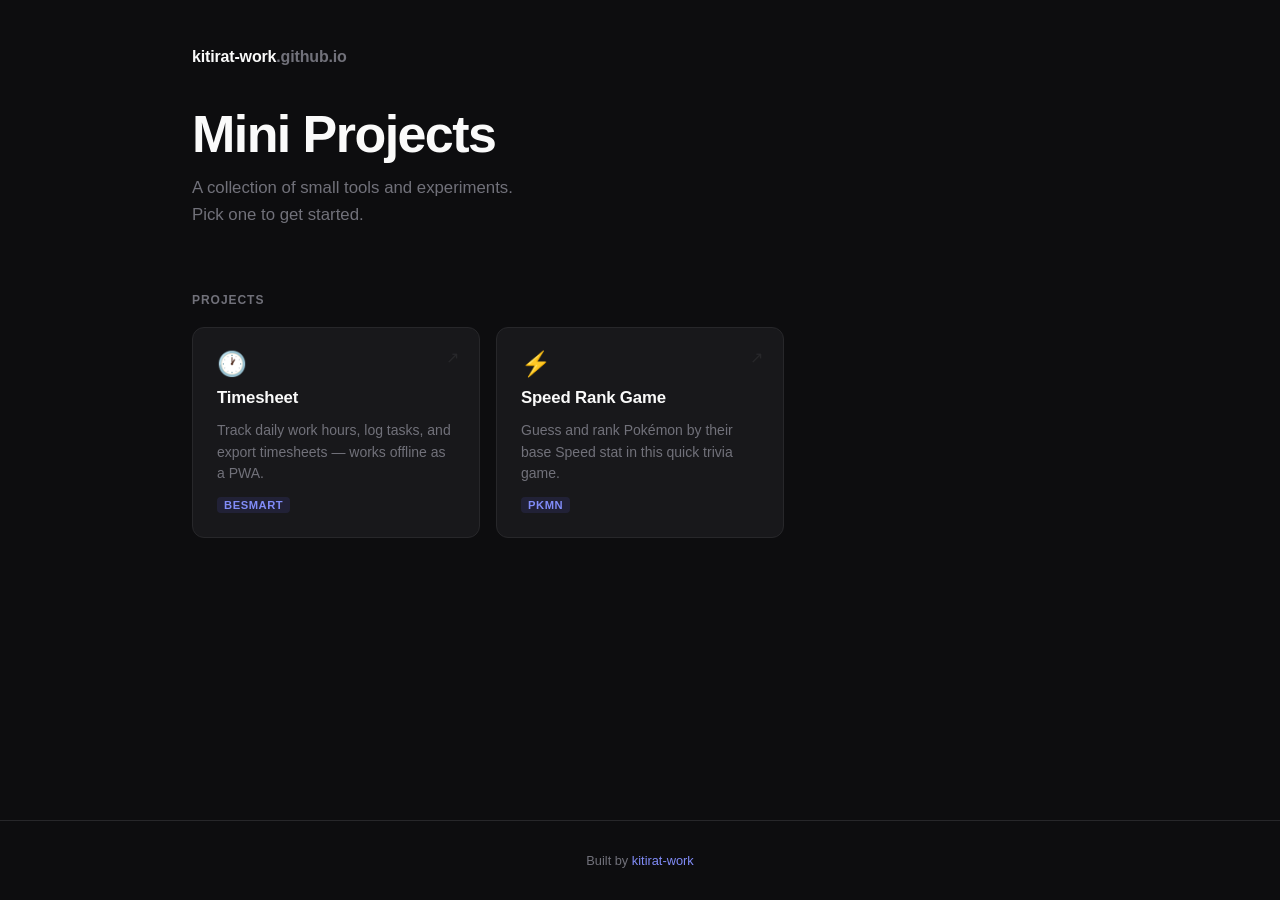
==== commit 65e5931f: "Add speed-rank-game card to homepage Co-Authored-By: Claude Sonnet 5 <noreply@anthropic.com>" ====
--- a/index.html
+++ b/index.html
@@ -190,6 +190,14 @@
         <span class="card-arrow">↗</span>
       </a>
 
+      <a class="card" href="/pkmn/speed-rank-game/">
+        <span class="card-icon">⚡</span>
+        <div class="card-title">Speed Rank Game</div>
+        <div class="card-desc">Guess and rank Pokémon by their base Speed stat in this quick trivia game.</div>
+        <span class="card-tag">pkmn</span>
+        <span class="card-arrow">↗</span>
+      </a>
+
       <!-- Add more project cards below this line -->
 
     </div>
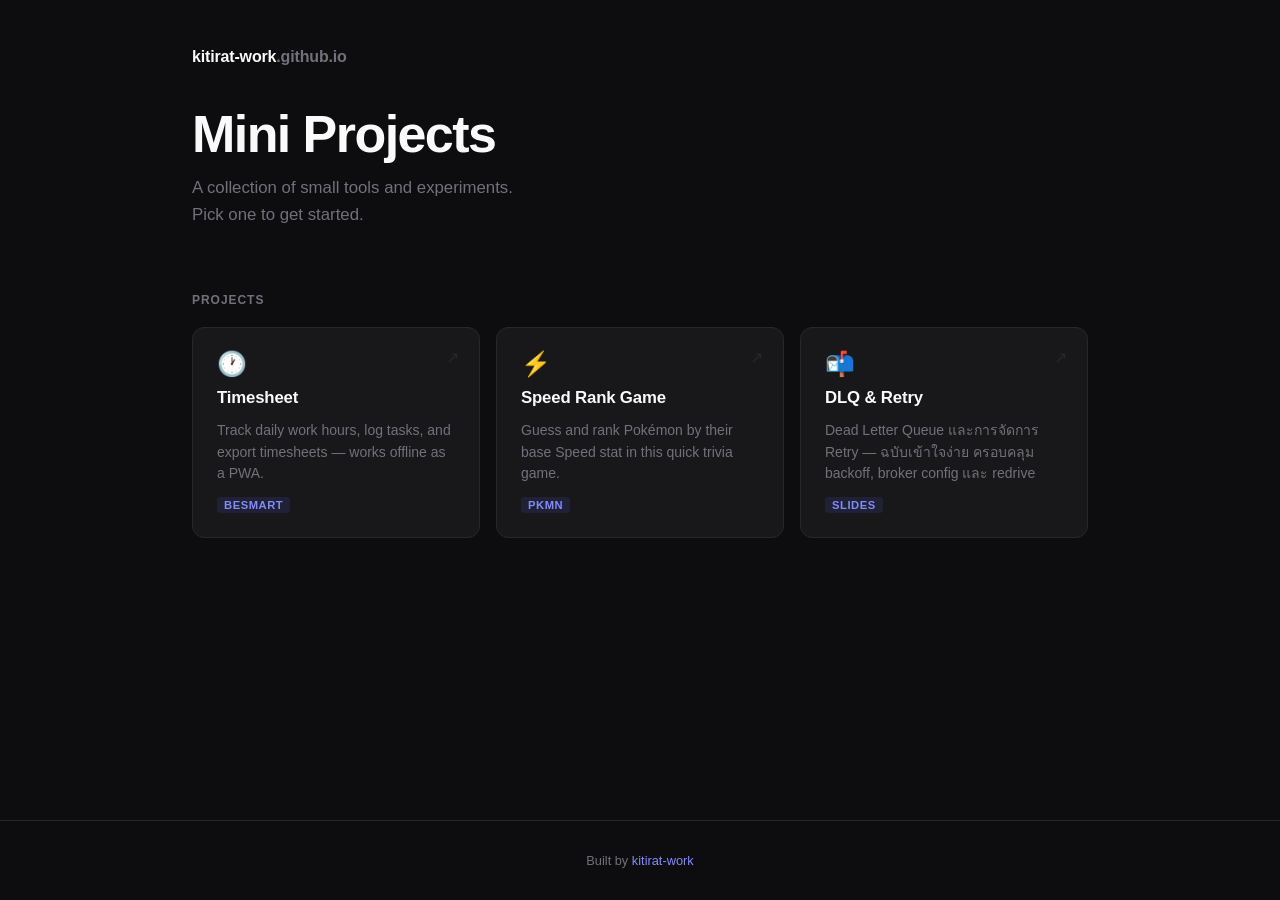
==== commit 6a515b3a: "Add DLQ & Retry slide deck and homepage card" ====
--- a/index.html
+++ b/index.html
@@ -198,6 +198,14 @@
         <span class="card-arrow">↗</span>
       </a>
 
+      <a class="card" href="/slides/dlq/">
+        <span class="card-icon">📬</span>
+        <div class="card-title">DLQ & Retry</div>
+        <div class="card-desc">Dead Letter Queue และการจัดการ Retry — ฉบับเข้าใจง่าย ครอบคลุม backoff, broker config และ redrive</div>
+        <span class="card-tag">slides</span>
+        <span class="card-arrow">↗</span>
+      </a>
+
       <!-- Add more project cards below this line -->
 
     </div>
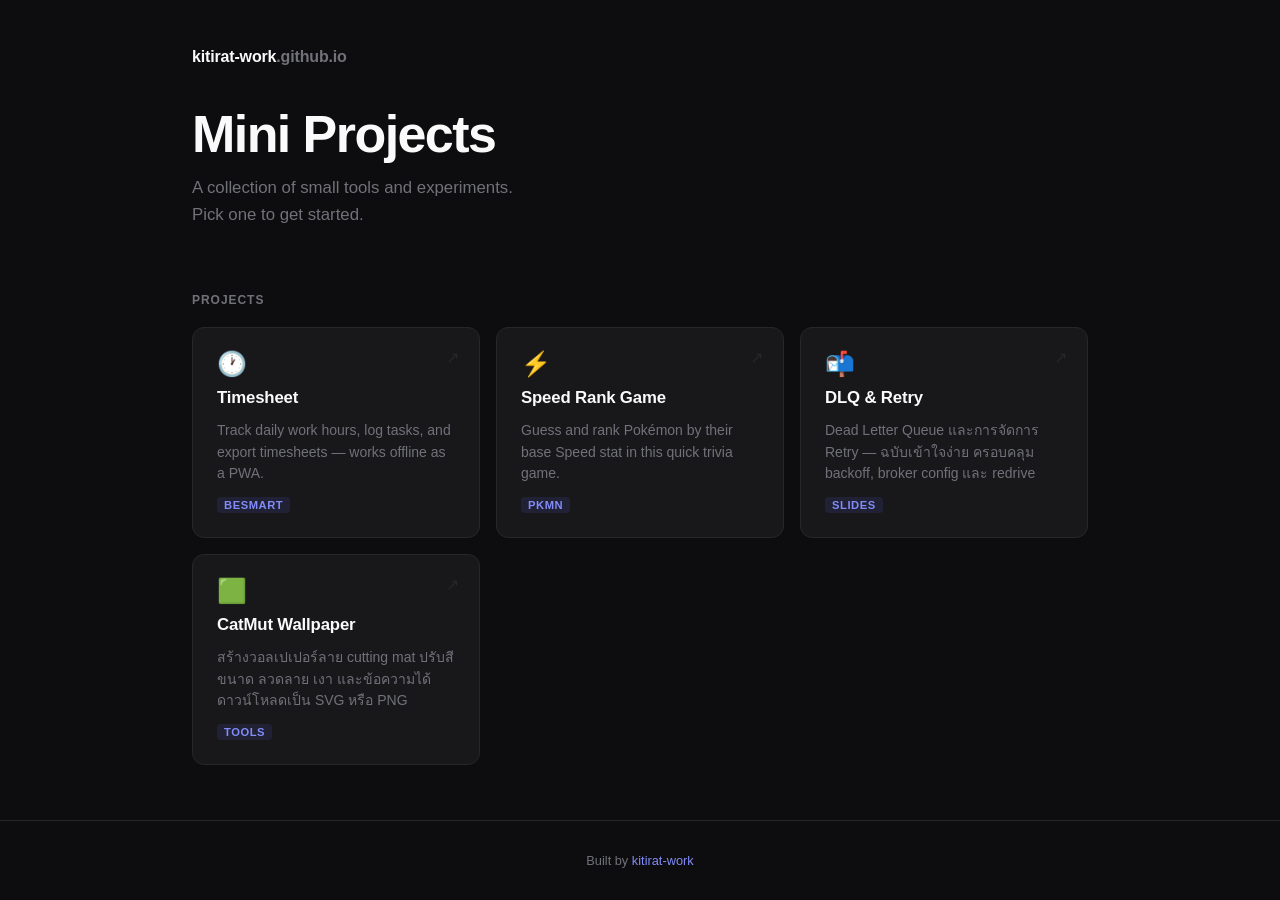
==== commit 1a77a765: "Add CatMut wallpaper generator and homepage card Co-Authored-By: Claude Opus 5.5 <noreply@anthropic." ====
--- a/index.html
+++ b/index.html
@@ -206,6 +206,14 @@
         <span class="card-arrow">↗</span>
       </a>
 
+      <a class="card" href="/catmut/">
+        <span class="card-icon">🟩</span>
+        <div class="card-title">CatMut Wallpaper</div>
+        <div class="card-desc">สร้างวอลเปเปอร์ลาย cutting mat ปรับสี ขนาด ลวดลาย เงา และข้อความได้ ดาวน์โหลดเป็น SVG หรือ PNG</div>
+        <span class="card-tag">tools</span>
+        <span class="card-arrow">↗</span>
+      </a>
+
       <!-- Add more project cards below this line -->
 
     </div>
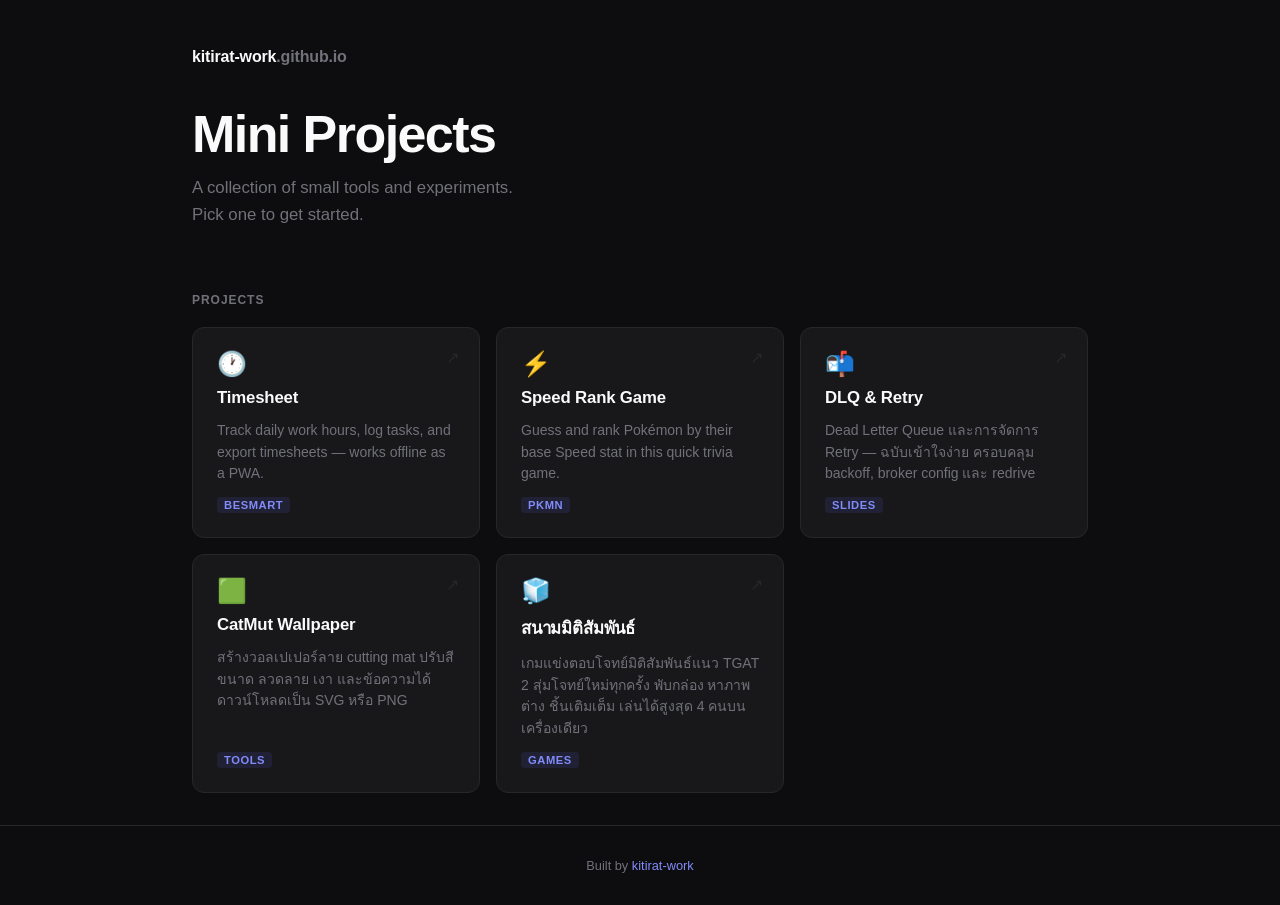
==== commit f8f58e16: "Add สนามมิติสัมพันธ์ (three-thousand-dimension) game Deploy the spatial-reasoning game from the Clau" ====
--- a/index.html
+++ b/index.html
@@ -214,6 +214,14 @@
         <span class="card-arrow">↗</span>
       </a>
 
+      <a class="card" href="/three-thousand-dimension/">
+        <span class="card-icon">🧊</span>
+        <div class="card-title">สนามมิติสัมพันธ์</div>
+        <div class="card-desc">เกมแข่งตอบโจทย์มิติสัมพันธ์แนว TGAT 2 สุ่มโจทย์ใหม่ทุกครั้ง พับกล่อง หาภาพต่าง ชิ้นเติมเต็ม เล่นได้สูงสุด 4 คนบนเครื่องเดียว</div>
+        <span class="card-tag">games</span>
+        <span class="card-arrow">↗</span>
+      </a>
+
       <!-- Add more project cards below this line -->
 
     </div>
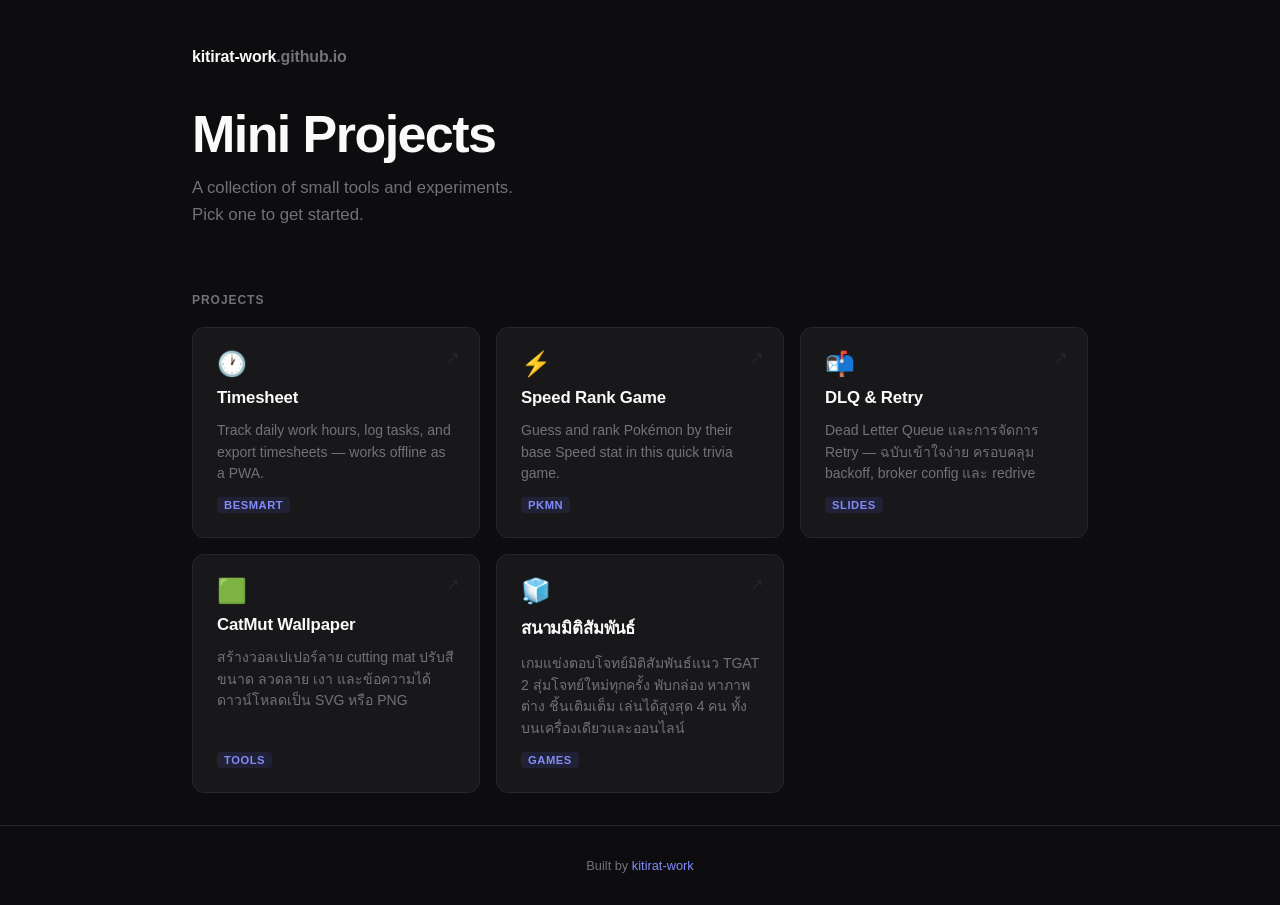
==== commit a5aaf088: "Enable online play for สนามมิติสัมพันธ์ via PeerJS Replace the claude.ai room capability with a Peer" ====
--- a/index.html
+++ b/index.html
@@ -217,7 +217,7 @@
       <a class="card" href="/three-thousand-dimension/">
         <span class="card-icon">🧊</span>
         <div class="card-title">สนามมิติสัมพันธ์</div>
-        <div class="card-desc">เกมแข่งตอบโจทย์มิติสัมพันธ์แนว TGAT 2 สุ่มโจทย์ใหม่ทุกครั้ง พับกล่อง หาภาพต่าง ชิ้นเติมเต็ม เล่นได้สูงสุด 4 คนบนเครื่องเดียว</div>
+        <div class="card-desc">เกมแข่งตอบโจทย์มิติสัมพันธ์แนว TGAT 2 สุ่มโจทย์ใหม่ทุกครั้ง พับกล่อง หาภาพต่าง ชิ้นเติมเต็ม เล่นได้สูงสุด 4 คน ทั้งบนเครื่องเดียวและออนไลน์</div>
         <span class="card-tag">games</span>
         <span class="card-arrow">↗</span>
       </a>
